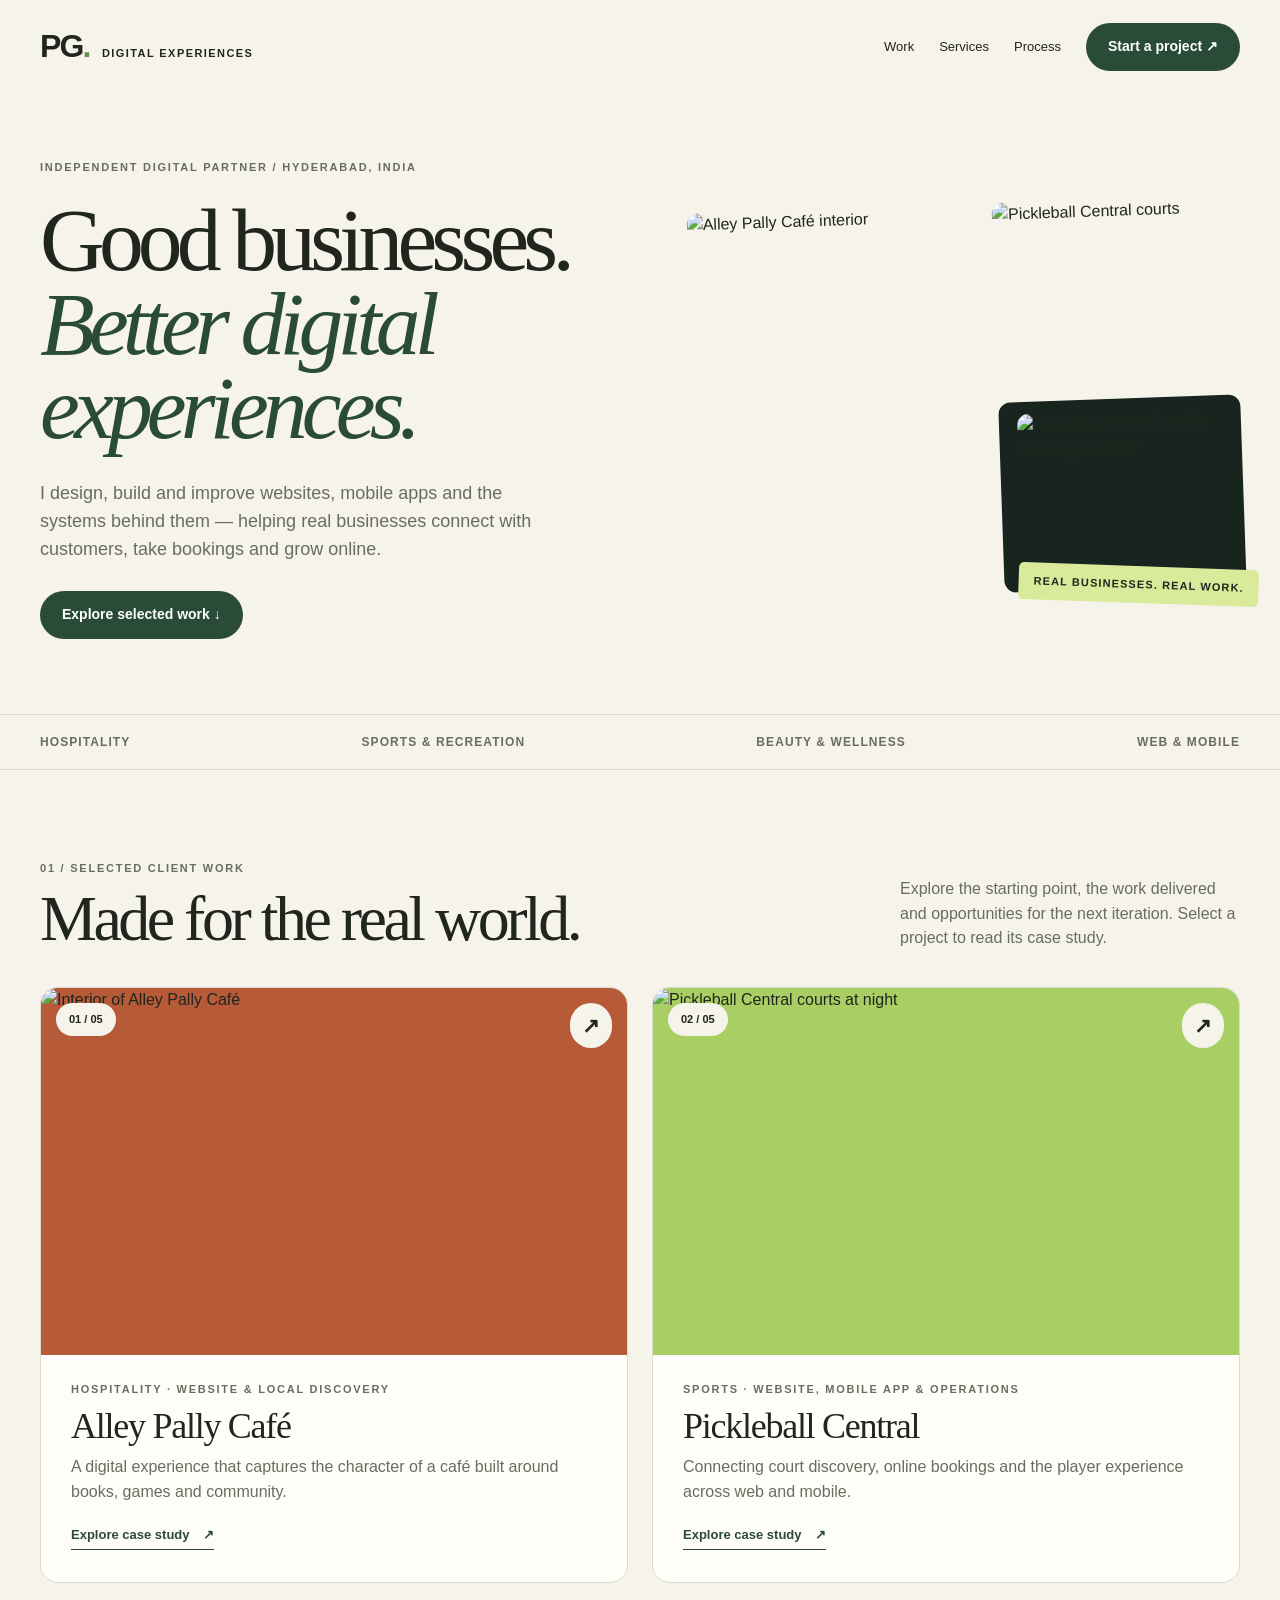
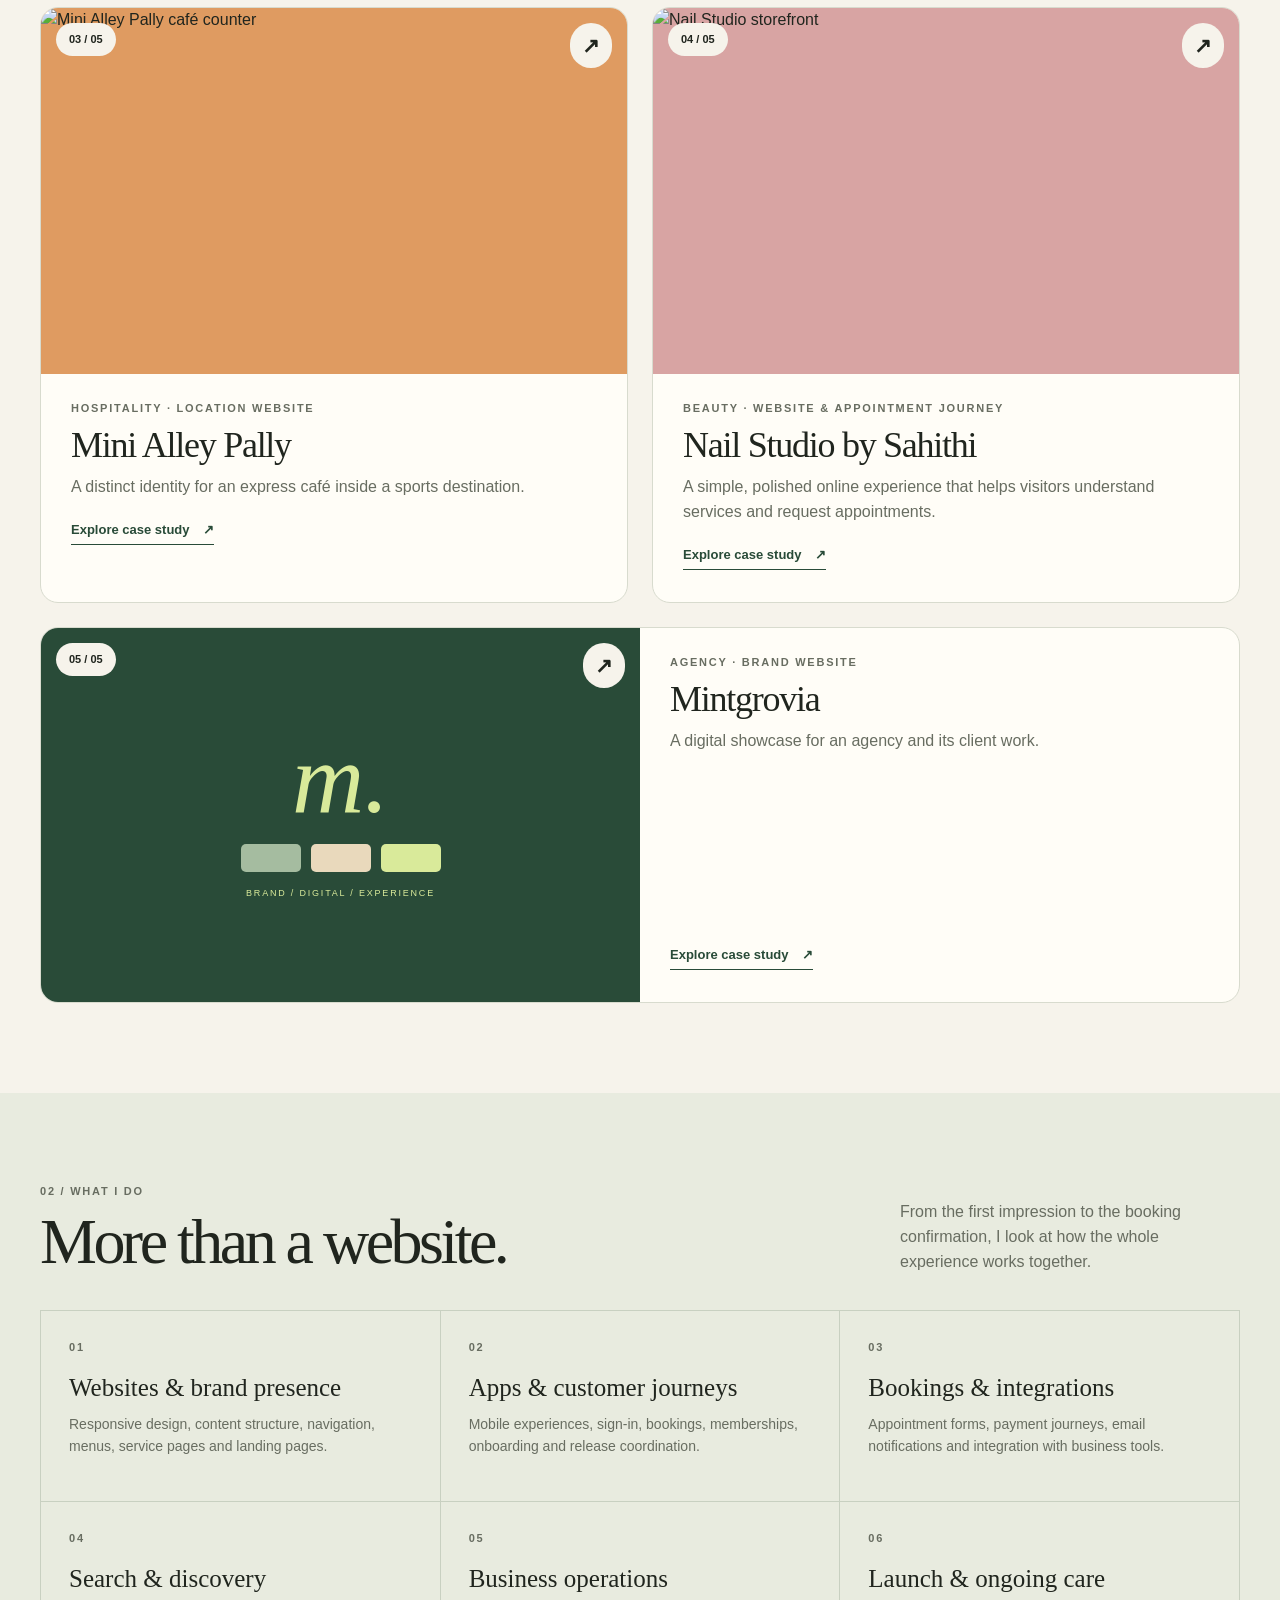
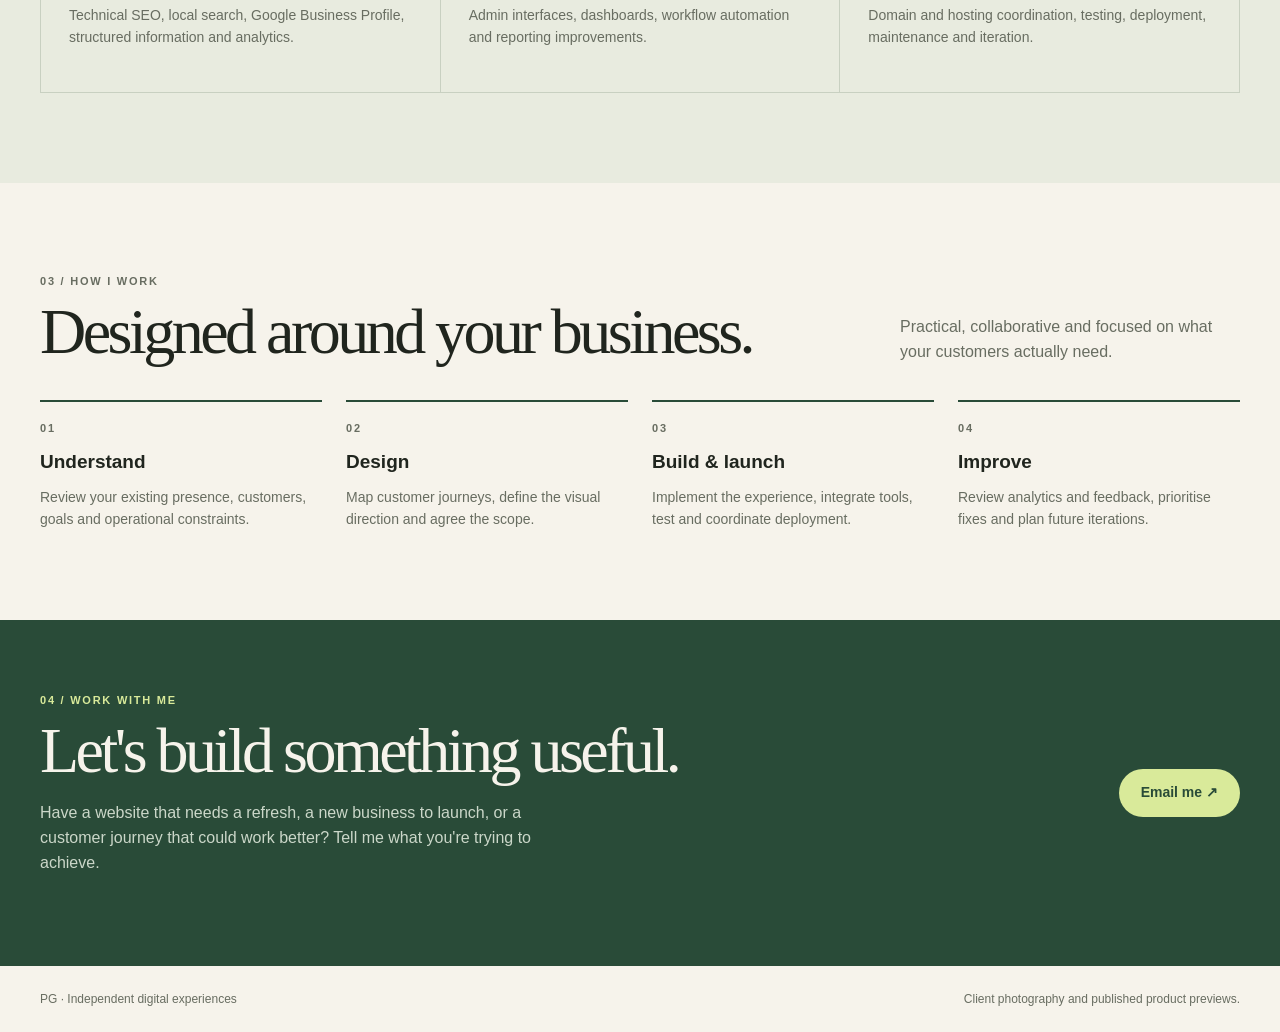
==== freelance/index.html @ 9249d070 "Create standalone client-facing freelance portfolio with interactive case studies" ====
<!doctype html><html lang="en"><head><meta charset="utf-8"><meta name="viewport" content="width=device-width,initial-scale=1"><meta name="description" content="PG — freelance digital experiences for hospitality, sports and local businesses. Websites, apps, bookings and ongoing digital support."><title>PG / Digital experiences for real businesses</title><style>
:root{--paper:#f6f3eb;--ink:#20251e;--muted:#686d61;--line:#d8dbce;--green:#294b38;--accent:#d9ea9a}*{box-sizing:border-box}html{scroll-behavior:smooth}body{margin:0;background:var(--paper);color:var(--ink);font-family:Arial,Helvetica,sans-serif;line-height:1.55}a{color:inherit;text-decoration:none}button{font:inherit;color:inherit;cursor:pointer}img{display:block;width:100%}.wrap{width:min(1200px,calc(100% - 80px));margin:auto}.nav{display:flex;align-items:center;justify-content:space-between;padding:22px 0;gap:20px}.brand{font-weight:800;letter-spacing:-.06em;font-size:32px}.brand small{font-size:11px;letter-spacing:.13em;font-weight:600;margin-left:8px}.navlinks{display:flex;align-items:center;gap:25px;font-size:13px}.navlinks a:hover,.case-link:hover{text-decoration:underline}.primary{display:inline-flex;align-items:center;justify-content:center;border-radius:100px;background:var(--green);color:white;padding:13px 22px;font-weight:600;font-size:14px;border:0}.hero{padding:65px 0 75px}.hero-grid{display:grid;grid-template-columns:1.05fr .95fr;gap:48px;align-items:center}.kicker{font-size:11px;text-transform:uppercase;letter-spacing:.16em;font-weight:700;color:var(--muted)}h1,h2,h3,p{margin:0}h1{font-family:Georgia,serif;font-weight:400;font-size:clamp(56px,7vw,108px);letter-spacing:-.065em;line-height:.94;margin:22px 0 30px}h1 em{color:var(--green);font-weight:400}.intro{font-size:18px;max-width:520px;color:var(--muted);margin-bottom:27px}.hero-art{display:grid;grid-template-columns:1.1fr .9fr;grid-template-rows:190px 190px;gap:10px;transform:rotate(-2deg);position:relative}.hero-art img{height:100%;object-fit:cover;border-radius:12px}.hero-art .tall{grid-row:span 2}.hero-art .hero-app{background:#17251e;border-radius:12px;overflow:hidden;display:flex;justify-content:center;padding:12px 18px 0}.hero-app img{width:auto;max-width:100%;height:auto;object-fit:contain;object-position:top}.hero-note{position:absolute;bottom:-15px;right:-12px;background:var(--accent);padding:10px 15px;border-radius:5px;font-size:11px;letter-spacing:.1em;font-weight:700;transform:rotate(4deg)}.strip{border-block:1px solid var(--line);padding:18px 0}.strip .wrap{display:flex;justify-content:space-between;gap:20px;flex-wrap:wrap;font-size:12px;font-weight:600;letter-spacing:.09em;text-transform:uppercase;color:var(--muted)}.section{padding:90px 0}.section-heading{display:flex;justify-content:space-between;align-items:end;gap:35px;margin-bottom:36px}.section-heading h2,.contact h2{font:400 clamp(40px,5vw,72px)/1 Georgia,serif;letter-spacing:-.055em;margin-top:10px}.section-heading p{max-width:340px;color:var(--muted)}.projects{display:grid;grid-template-columns:repeat(2,minmax(0,1fr));gap:24px}.project{background:#fffdf7;border:1px solid var(--line);border-radius:18px;overflow:hidden}.project:last-child{grid-column:span 2;display:grid;grid-template-columns:1fr 1fr}.cover{width:100%;border:0;display:block;position:relative;background:var(--project);padding:0;aspect-ratio:16/10;overflow:hidden;text-align:left}.cover img{height:100%;object-fit:cover;transition:transform .6s}.cover:hover img{transform:scale(1.04)}.cover-index,.cover-arrow{position:absolute;background:var(--paper);border-radius:100px;padding:8px 13px;top:15px;left:15px;font-size:11px;font-weight:700}.cover-arrow{left:auto;right:15px;font-size:21px;line-height:1;padding:12px}.project-copy{padding:26px 30px 32px;display:flex;flex-direction:column;align-items:start}.project-copy h3{font:400 36px/1.05 Georgia,serif;letter-spacing:-.035em;margin:10px 0}.project-copy p{color:var(--muted);margin-bottom:20px}.case-link{background:none;border:0;border-bottom:1px solid currentColor;padding:0 0 4px;font-size:13px;font-weight:700;color:var(--green);margin-top:auto}.case-link span{margin-left:10px}.agency-art{height:100%;min-height:230px;background:#294b38;color:#d9ea9a;padding:10%;display:flex;flex-direction:column;justify-content:center;align-items:center}.agency-art span{font:italic 100px/1 Georgia,serif}.agency-art div{display:flex;gap:10px;margin:15px 0}.agency-art i{width:60px;height:28px;background:#a5bca0;border-radius:5px}.agency-art i:nth-child(2){background:#e9d9bc}.agency-art i:nth-child(3){background:#d9ea9a}.agency-art small{font-size:9px;letter-spacing:.2em}.services{background:#e8ebdf}.service-grid{display:grid;grid-template-columns:repeat(3,1fr);gap:1px;background:#c8d0c1;border:1px solid #c8d0c1}.service{background:#e8ebdf;padding:28px;min-height:190px}.service h3{font:400 25px/1.1 Georgia,serif;margin:18px 0 12px}.service p{color:var(--muted);font-size:14px}.process{display:grid;grid-template-columns:repeat(4,1fr);gap:24px}.step{border-top:2px solid var(--green);padding-top:18px}.step h3{font-size:19px;margin:10px 0}.step p{font-size:14px;color:var(--muted)}.contact{background:var(--green);color:var(--paper);padding:72px 0}.contact .kicker{color:#d9ea9a}.contact .wrap{display:flex;justify-content:space-between;align-items:center;gap:30px}.contact p{color:#cbd7c9;margin:18px 0;max-width:540px}.contact .primary{background:var(--accent);color:var(--green)}footer{padding:24px 0;font-size:12px;color:var(--muted)}footer .wrap{display:flex;justify-content:space-between;gap:15px}dialog{border:0;padding:0;background:var(--paper);color:var(--ink);width:min(900px,calc(100% - 30px));max-height:92dvh;border-radius:18px;overflow:auto}dialog::backdrop{background:#121b17bb;backdrop-filter:blur(5px)}.dialog-bar{position:sticky;top:0;background:var(--paper);z-index:2;display:flex;justify-content:space-between;align-items:center;padding:12px 24px;border-bottom:1px solid var(--line);font-size:12px;font-weight:700;letter-spacing:.1em}.close{width:42px;height:42px;border:1px solid var(--line);border-radius:50%;background:transparent;font-size:28px;line-height:1}.dialog-photo{height:280px;background:var(--project)}.dialog-photo img{height:100%;object-fit:cover}.dialog-body{padding:36px 42px 45px}.dialog-body h2{font:400 clamp(36px,6vw,60px)/1 Georgia,serif;letter-spacing:-.045em;margin:12px 0}.lead{font-size:19px;color:var(--muted)}.comparison{display:grid;grid-template-columns:1fr 1fr;gap:14px;margin:30px 0}.comparison section,.next{background:#e7e9df;padding:24px;border-radius:12px}.comparison section:first-child{background:#eee5d9}.dialog-body h3{font:400 28px/1.1 Georgia,serif;margin:10px 0 12px}.comparison p,.next p{font-size:15px}.deliverables{padding-left:20px;line-height:1.9;margin:14px 0 26px}.next{margin:24px 0}.app-showcase{background:#17251e;color:#f3f5e9;padding:24px;border-radius:15px;display:grid;grid-template-columns:1fr 1fr;gap:20px;align-items:center}.app-showcase .kicker,.app-showcase .case-link{color:#d9ea9a}.app-showcase p{font-size:14px;margin-bottom:15px}.phones{display:flex;gap:10px;align-items:start}.phones img{width:calc(50% - 5px);border-radius:12px}button:focus-visible,a:focus-visible{outline:3px solid #a8a43d;outline-offset:4px}@media(max-width:800px){.wrap{width:calc(100% - 36px)}.navlinks{gap:12px}.brand small{display:none}.navlinks>a:not(.primary){display:none}.hero{padding:35px 0 55px}.hero-grid{grid-template-columns:1fr;gap:30px}.hero-art{grid-template-rows:140px 140px;transform:none}.hero-note{right:0}.section{padding:60px 0}.section-heading{display:block}.section-heading p{margin-top:15px}.projects,.service-grid,.process{grid-template-columns:1fr 1fr}.project:last-child{grid-column:span 2}.project-copy{padding:20px}.project-copy h3{font-size:28px}.contact .wrap{display:block}.dialog-body{padding:24px}.dialog-photo{height:210px}}@media(max-width:520px){.projects,.service-grid,.process,.comparison,.app-showcase{grid-template-columns:1fr}.project:last-child{grid-column:auto;display:block}.section-heading h2{font-size:46px}.strip .wrap{font-size:10px}.hero-art{grid-template-rows:120px 120px}.dialog-body{padding:20px}.contact .wrap{display:block}.service{min-height:auto}.dialog-photo{height:190px}}@media(prefers-reduced-motion:reduce){html{scroll-behavior:auto}*{transition:none!important}}
</style></head><body><header class="wrap nav"><a class="brand" href="#">PG<span style="color:#668c55">.</span><small> DIGITAL EXPERIENCES</small></a><nav class="navlinks" aria-label="Main"><a href="#work">Work</a><a href="#services">Services</a><a href="#process">Process</a><a class="primary" href="#contact">Start a project ↗</a></nav></header><main><section class="hero wrap"><div class="hero-grid"><div><div class="kicker">Independent digital partner / Hyderabad, India</div><h1>Good businesses.<br><em>Better digital experiences.</em></h1><p class="intro">I design, build and improve websites, mobile apps and the systems behind them — helping real businesses connect with customers, take bookings and grow online.</p><a class="primary" href="#work">Explore selected work ↓</a></div><div class="hero-art"><img class="tall" src="https://alleypallycafe.com/_next/image?q=75&amp;url=%2Fimages%2Fgallery%2F1.jpg&amp;w=3840" alt="Alley Pally Café interior"><img src="https://pub-783933c6be664cf8a64a598c8291db1d.r2.dev/images/photos/facility-wide.jpg" alt="Pickleball Central courts"><div class="hero-app"><img src="https://pub-783933c6be664cf8a64a598c8291db1d.r2.dev/images/app/book.png" alt="Pickleball Central mobile booking interface"></div><span class="hero-note">REAL BUSINESSES. REAL WORK.</span></div></div></section><div class="strip"><div class="wrap"><span>Hospitality</span><span>Sports & recreation</span><span>Beauty & wellness</span><span>Web & mobile</span></div></div><section id="work" class="section wrap"><div class="section-heading"><div><div class="kicker">01 / Selected client work</div><h2>Made for the real world.</h2></div><p>Explore the starting point, the work delivered and opportunities for the next iteration. Select a project to read its case study.</p></div><div class="projects"><article class="project featured" style="--project:#b65a37" id="project-0"><button class="cover" data-open="0" aria-label="Explore Alley Pally Café case study"><img src="https://alleypallycafe.com/_next/image?q=75&amp;url=%2Fimages%2Fgallery%2F1.jpg&amp;w=3840" alt="Interior of Alley Pally Café" loading="lazy" decoding="async"><span class="cover-index">01 / 05</span><span class="cover-arrow">↗</span></button><div class="project-copy"><div class="kicker">Hospitality · Website &amp; local discovery</div><h3>Alley Pally Café</h3><p>A digital experience that captures the character of a café built around books, games and community.</p><button class="case-link" data-open="0">Explore case study <span>↗</span></button></div></article><article class="project " style="--project:#a9cf64" id="project-1"><button class="cover" data-open="1" aria-label="Explore Pickleball Central case study"><img src="https://pub-783933c6be664cf8a64a598c8291db1d.r2.dev/images/photos/facility-wide.jpg" alt="Pickleball Central courts at night" loading="lazy" decoding="async"><span class="cover-index">02 / 05</span><span class="cover-arrow">↗</span></button><div class="project-copy"><div class="kicker">Sports · Website, mobile app &amp; operations</div><h3>Pickleball Central</h3><p>Connecting court discovery, online bookings and the player experience across web and mobile.</p><button class="case-link" data-open="1">Explore case study <span>↗</span></button></div></article><article class="project " style="--project:#df9b61" id="project-2"><button class="cover" data-open="2" aria-label="Explore Mini Alley Pally case study"><img src="https://pub-783933c6be664cf8a64a598c8291db1d.r2.dev/images/photos/mini-alley-pally.jpg" alt="Mini Alley Pally café counter" loading="lazy" decoding="async"><span class="cover-index">03 / 05</span><span class="cover-arrow">↗</span></button><div class="project-copy"><div class="kicker">Hospitality · Location website</div><h3>Mini Alley Pally</h3><p>A distinct identity for an express café inside a sports destination.</p><button class="case-link" data-open="2">Explore case study <span>↗</span></button></div></article><article class="project " style="--project:#d8a4a3" id="project-3"><button class="cover" data-open="3" aria-label="Explore Nail Studio by Sahithi case study"><img src="https://pub-783933c6be664cf8a64a598c8291db1d.r2.dev/images/photos/nail-studio.jpg" alt="Nail Studio storefront" loading="lazy" decoding="async"><span class="cover-index">04 / 05</span><span class="cover-arrow">↗</span></button><div class="project-copy"><div class="kicker">Beauty · Website &amp; appointment journey</div><h3>Nail Studio by Sahithi</h3><p>A simple, polished online experience that helps visitors understand services and request appointments.</p><button class="case-link" data-open="3">Explore case study <span>↗</span></button></div></article><article class="project " style="--project:#91bba3" id="project-4"><button class="cover" data-open="4" aria-label="Explore Mintgrovia case study"><div class="agency-art" role="img" aria-label="Abstract brand website illustration"><span>m.</span><div><i></i><i></i><i></i></div><small>BRAND / DIGITAL / EXPERIENCE</small></div><span class="cover-index">05 / 05</span><span class="cover-arrow">↗</span></button><div class="project-copy"><div class="kicker">Agency · Brand website</div><h3>Mintgrovia</h3><p>A digital showcase for an agency and its client work.</p><button class="case-link" data-open="4">Explore case study <span>↗</span></button></div></article></div></section><section id="services" class="section services"><div class="wrap"><div class="section-heading"><div><div class="kicker">02 / What I do</div><h2>More than a website.</h2></div><p>From the first impression to the booking confirmation, I look at how the whole experience works together.</p></div><div class="service-grid"><article class="service"><div class="kicker">01</div><h3>Websites & brand presence</h3><p>Responsive design, content structure, navigation, menus, service pages and landing pages.</p></article><article class="service"><div class="kicker">02</div><h3>Apps & customer journeys</h3><p>Mobile experiences, sign-in, bookings, memberships, onboarding and release coordination.</p></article><article class="service"><div class="kicker">03</div><h3>Bookings & integrations</h3><p>Appointment forms, payment journeys, email notifications and integration with business tools.</p></article><article class="service"><div class="kicker">04</div><h3>Search & discovery</h3><p>Technical SEO, local search, Google Business Profile, structured information and analytics.</p></article><article class="service"><div class="kicker">05</div><h3>Business operations</h3><p>Admin interfaces, dashboards, workflow automation and reporting improvements.</p></article><article class="service"><div class="kicker">06</div><h3>Launch & ongoing care</h3><p>Domain and hosting coordination, testing, deployment, maintenance and iteration.</p></article></div></div></section><section id="process" class="section wrap"><div class="section-heading"><div><div class="kicker">03 / How I work</div><h2>Designed around your business.</h2></div><p>Practical, collaborative and focused on what your customers actually need.</p></div><div class="process"><article class="step"><div class="kicker">01</div><h3>Understand</h3><p>Review your existing presence, customers, goals and operational constraints.</p></article><article class="step"><div class="kicker">02</div><h3>Design</h3><p>Map customer journeys, define the visual direction and agree the scope.</p></article><article class="step"><div class="kicker">03</div><h3>Build & launch</h3><p>Implement the experience, integrate tools, test and coordinate deployment.</p></article><article class="step"><div class="kicker">04</div><h3>Improve</h3><p>Review analytics and feedback, prioritise fixes and plan future iterations.</p></article></div></section><section id="contact" class="contact"><div class="wrap"><div><div class="kicker">04 / Work with me</div><h2>Let's build something useful.</h2><p>Have a website that needs a refresh, a new business to launch, or a customer journey that could work better? Tell me what you're trying to achieve.</p></div><a class="primary" href="mailto:kupavanganesh@gmail.com?subject=Freelance%20project%20enquiry">Email me ↗</a></div></section></main><footer><div class="wrap"><span>PG · Independent digital experiences</span><span>Client photography and published product previews.</span></div></footer><dialog id="case-0" aria-labelledby="case-title-0"><div class="dialog-shell"><div class="dialog-bar"><span>CASE STUDY / 01</span><button class="close" aria-label="Close case study">×</button></div><div class="dialog-photo" style="--project:#b65a37"><img src="https://alleypallycafe.com/_next/image?q=75&amp;url=%2Fimages%2Fgallery%2F1.jpg&amp;w=3840" alt="Interior of Alley Pally Café" loading="lazy" decoding="async"></div><div class="dialog-body"><div class="kicker">Hospitality · Website &amp; local discovery</div><h2 id="case-title-0">Alley Pally Café</h2><p class="lead">A digital experience that captures the character of a café built around books, games and community.</p><div class="comparison"><section><div class="kicker">01 / Starting point</div><h3>Before</h3><p>An existing digital presence that needed a clearer way to communicate distinct spaces, menus, events and the café experience.</p></section><section><div class="kicker">02 / Delivered direction</div><h3>After</h3><p>A location-led website with dedicated experience pages, menu navigation, event discovery and a searchable library.</p></section></div><h3>What I take care of</h3><ul class="deliverables"><li>Responsive website design and development</li><li>Menu, gallery, event and library experiences</li><li>Technical SEO, sitemap and metadata</li><li>Google Business Profile and local advertising support</li></ul><section class="next"><div class="kicker">03 / Future opportunities</div><h3>What can improve next</h3><p>Measure menu engagement, directions clicks and event enquiries; improve pages using real visitor behaviour.</p></section><a class="primary" href="https://alleypallycafe.com/nallagandla" target="_blank" rel="noopener">Visit project website ↗</a></div></div></dialog><dialog id="case-1" aria-labelledby="case-title-1"><div class="dialog-shell"><div class="dialog-bar"><span>CASE STUDY / 02</span><button class="close" aria-label="Close case study">×</button></div><div class="dialog-photo" style="--project:#a9cf64"><img src="https://pub-783933c6be664cf8a64a598c8291db1d.r2.dev/images/photos/facility-wide.jpg" alt="Pickleball Central courts at night" loading="lazy" decoding="async"></div><div class="dialog-body"><div class="kicker">Sports · Website, mobile app &amp; operations</div><h2 id="case-title-1">Pickleball Central</h2><p class="lead">Connecting court discovery, online bookings and the player experience across web and mobile.</p><div class="comparison"><section><div class="kicker">01 / Starting point</div><h3>Before</h3><p>An existing booking platform and mobile product requiring improvements to discovery, booking UX and operational workflows.</p></section><section><div class="kicker">02 / Delivered direction</div><h3>After</h3><p>A live marketing website with web court booking, tournaments, coaching and memberships, alongside ongoing improvements to the existing mobile app and admin tools.</p></section></div><h3>What I take care of</h3><ul class="deliverables"><li>Website and booking journey development</li><li>iOS and Android app UX and release support</li><li>Payment integration and verification improvements</li><li>Analytics and administrative workflow improvements</li></ul><div class="app-showcase"><div><div class="kicker">MOBILE EXPERIENCE</div><h3>From discovery to booking.</h3><p>Published app screenshots show the existing product; the next design iteration is ongoing.</p><a class="case-link" href="https://pickleball-central.co.in/download" target="_blank" rel="noopener">Explore the app ↗</a></div><div class="phones"><img loading="lazy" src="https://pub-783933c6be664cf8a64a598c8291db1d.r2.dev/images/app/home.png" alt="Published app home screen"><img loading="lazy" src="https://pub-783933c6be664cf8a64a598c8291db1d.r2.dev/images/app/book.png" alt="Published app court booking screen"></div></div><section class="next"><div class="kicker">03 / Future opportunities</div><h3>What can improve next</h3><p>Continue mobile redesign and test booking, membership usage, payment reconciliation and customer retention.</p></section><a class="primary" href="https://pickleball-central.co.in" target="_blank" rel="noopener">Visit project website ↗</a></div></div></dialog><dialog id="case-2" aria-labelledby="case-title-2"><div class="dialog-shell"><div class="dialog-bar"><span>CASE STUDY / 03</span><button class="close" aria-label="Close case study">×</button></div><div class="dialog-photo" style="--project:#df9b61"><img src="https://pub-783933c6be664cf8a64a598c8291db1d.r2.dev/images/photos/mini-alley-pally.jpg" alt="Mini Alley Pally café counter" loading="lazy" decoding="async"></div><div class="dialog-body"><div class="kicker">Hospitality · Location website</div><h2 id="case-title-2">Mini Alley Pally</h2><p class="lead">A distinct identity for an express café inside a sports destination.</p><div class="comparison"><section><div class="kicker">01 / Starting point</div><h3>Before</h3><p>A second venue needed to be distinguished from the full-size café, with its own menu, hours and visitor expectations.</p></section><section><div class="kicker">02 / Delivered direction</div><h3>After</h3><p>A dedicated location page with a separate menu, visiting information and links to the neighbouring sports and beauty businesses.</p></section></div><h3>What I take care of</h3><ul class="deliverables"><li>Location-specific page and menu</li><li>Mobile-first visitor information</li><li>Cross-business discovery</li><li>Local search metadata and navigation</li></ul><section class="next"><div class="kicker">03 / Future opportunities</div><h3>What can improve next</h3><p>Track menu opens and directions clicks, and explore location-specific campaigns.</p></section><a class="primary" href="https://alleypallycafe.com/mini" target="_blank" rel="noopener">Visit project website ↗</a></div></div></dialog><dialog id="case-3" aria-labelledby="case-title-3"><div class="dialog-shell"><div class="dialog-bar"><span>CASE STUDY / 04</span><button class="close" aria-label="Close case study">×</button></div><div class="dialog-photo" style="--project:#d8a4a3"><img src="https://pub-783933c6be664cf8a64a598c8291db1d.r2.dev/images/photos/nail-studio.jpg" alt="Nail Studio storefront" loading="lazy" decoding="async"></div><div class="dialog-body"><div class="kicker">Beauty · Website &amp; appointment journey</div><h2 id="case-title-3">Nail Studio by Sahithi</h2><p class="lead">A simple, polished online experience that helps visitors understand services and request appointments.</p><div class="comparison"><section><div class="kicker">01 / Starting point</div><h3>Before</h3><p>The project needed a customer-facing service catalogue and a straightforward route from browsing to requesting an appointment.</p></section><section><div class="kicker">02 / Delivered direction</div><h3>After</h3><p>A mobile-first website with service details, prices, direct contact and an embedded booking form.</p></section></div><h3>What I take care of</h3><ul class="deliverables"><li>Website design and responsive development</li><li>Service catalogue and pricing presentation</li><li>Booking form integration</li><li>Call and WhatsApp contact paths</li></ul><section class="next"><div class="kicker">03 / Future opportunities</div><h3>What can improve next</h3><p>Improve appointment conversion measurement, confirmations and scheduling automation.</p></section><a class="primary" href="https://nailsbysahithi.com/" target="_blank" rel="noopener">Visit project website ↗</a></div></div></dialog><dialog id="case-4" aria-labelledby="case-title-4"><div class="dialog-shell"><div class="dialog-bar"><span>CASE STUDY / 05</span><button class="close" aria-label="Close case study">×</button></div><div class="dialog-photo" style="--project:#91bba3"><div class="agency-art" role="img" aria-label="Abstract brand website illustration"><span>m.</span><div><i></i><i></i><i></i></div><small>BRAND / DIGITAL / EXPERIENCE</small></div></div><div class="dialog-body"><div class="kicker">Agency · Brand website</div><h2 id="case-title-4">Mintgrovia</h2><p class="lead">A digital showcase for an agency and its client work.</p><div class="comparison"><section><div class="kicker">01 / Starting point</div><h3>Before</h3><p>A brief for a cohesive agency website that could showcase a varied portfolio.</p></section><section><div class="kicker">02 / Delivered direction</div><h3>After</h3><p>Website design and development with a brand-led visual direction and a focus on presenting client work.</p></section></div><h3>What I take care of</h3><ul class="deliverables"><li>Visual direction and website design</li><li>Responsive layouts and project presentation</li><li>Domain and digital presence coordination</li></ul><section class="next"><div class="kicker">03 / Future opportunities</div><h3>What can improve next</h3><p>Develop richer case studies and improve the inquiry journey as the agency's content evolves.</p></section><a class="primary" href="https://mintgrovia.in" target="_blank" rel="noopener">Visit project website ↗</a></div></div></dialog><script>document.querySelectorAll('[data-open]').forEach(b=>b.addEventListener('click',()=>{const d=document.getElementById('case-'+b.dataset.open);d.showModal();document.body.style.overflow='hidden';d.scrollTop=0;}));document.querySelectorAll('dialog').forEach(d=>{d.querySelector('.close').addEventListener('click',()=>d.close());d.addEventListener('click',e=>{if(e.target===d)d.close()});d.addEventListener('close',()=>{document.body.style.overflow='';});});</script></body></html>
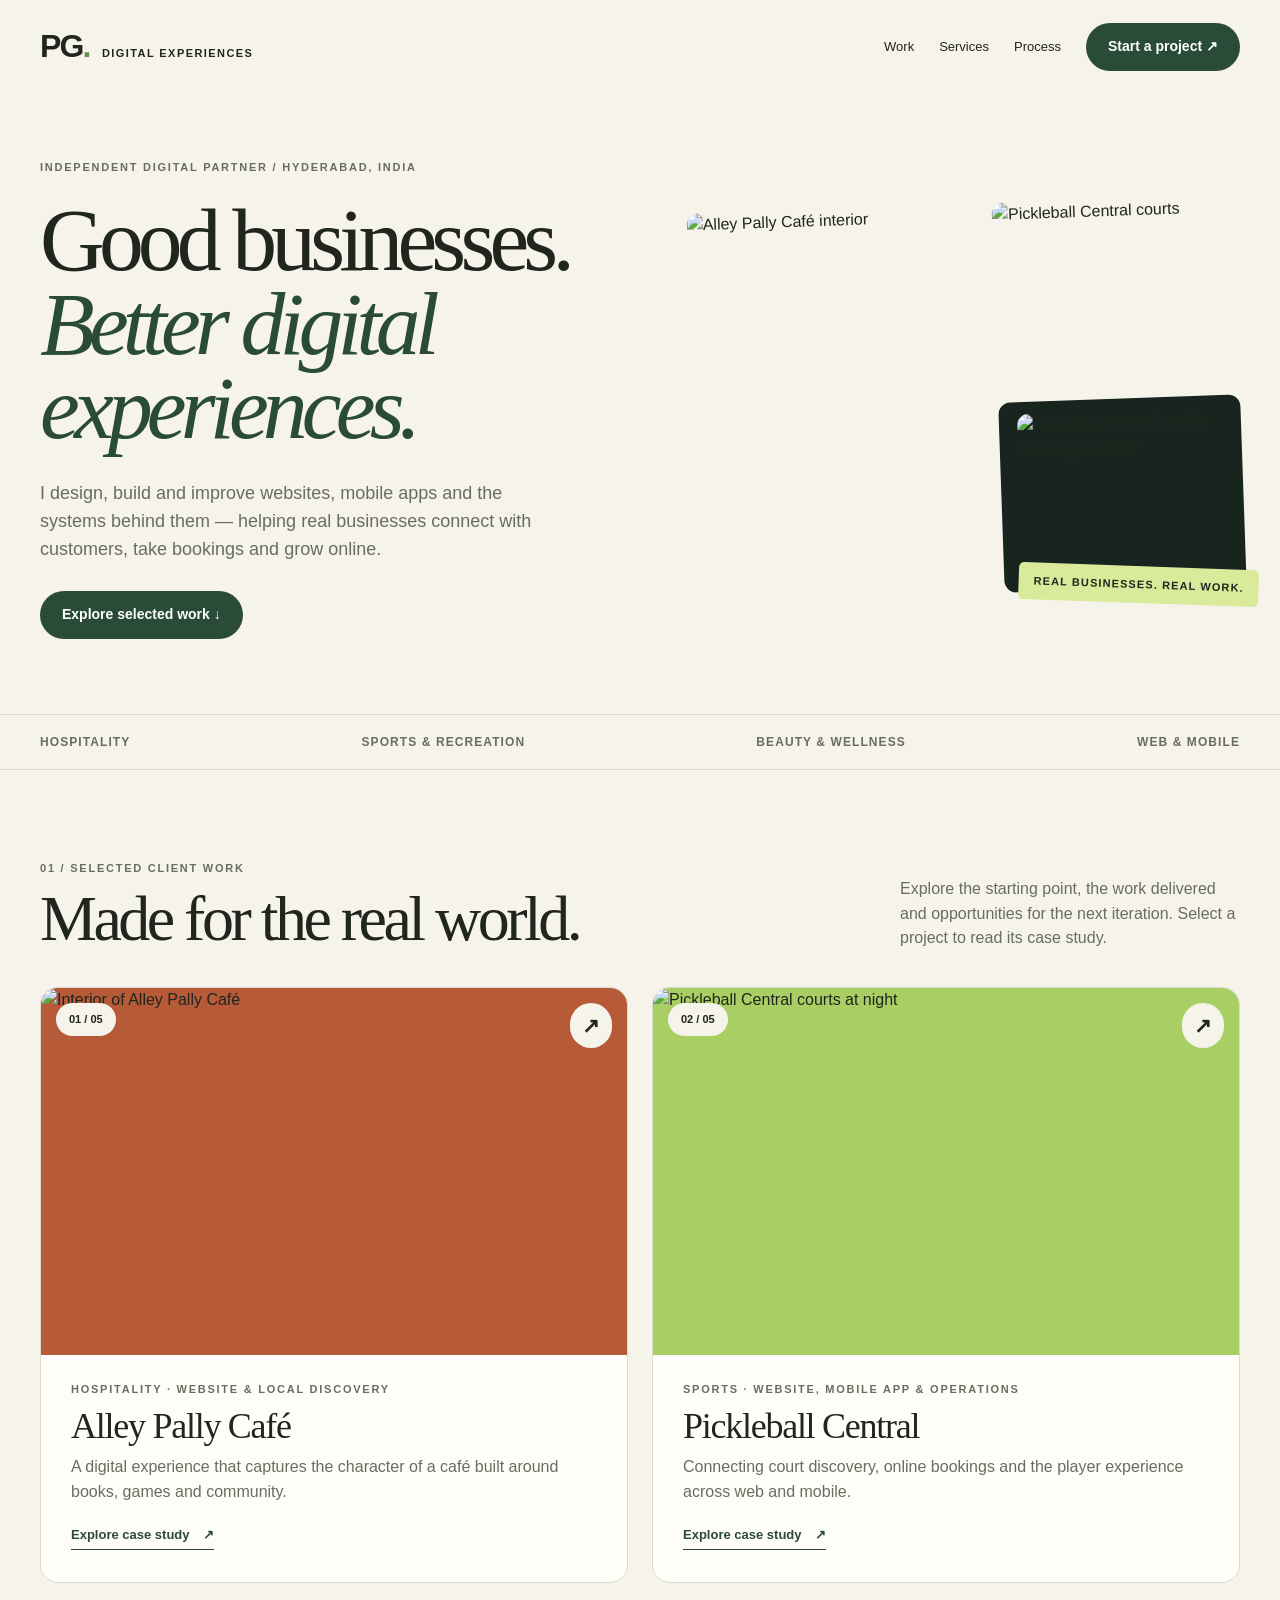
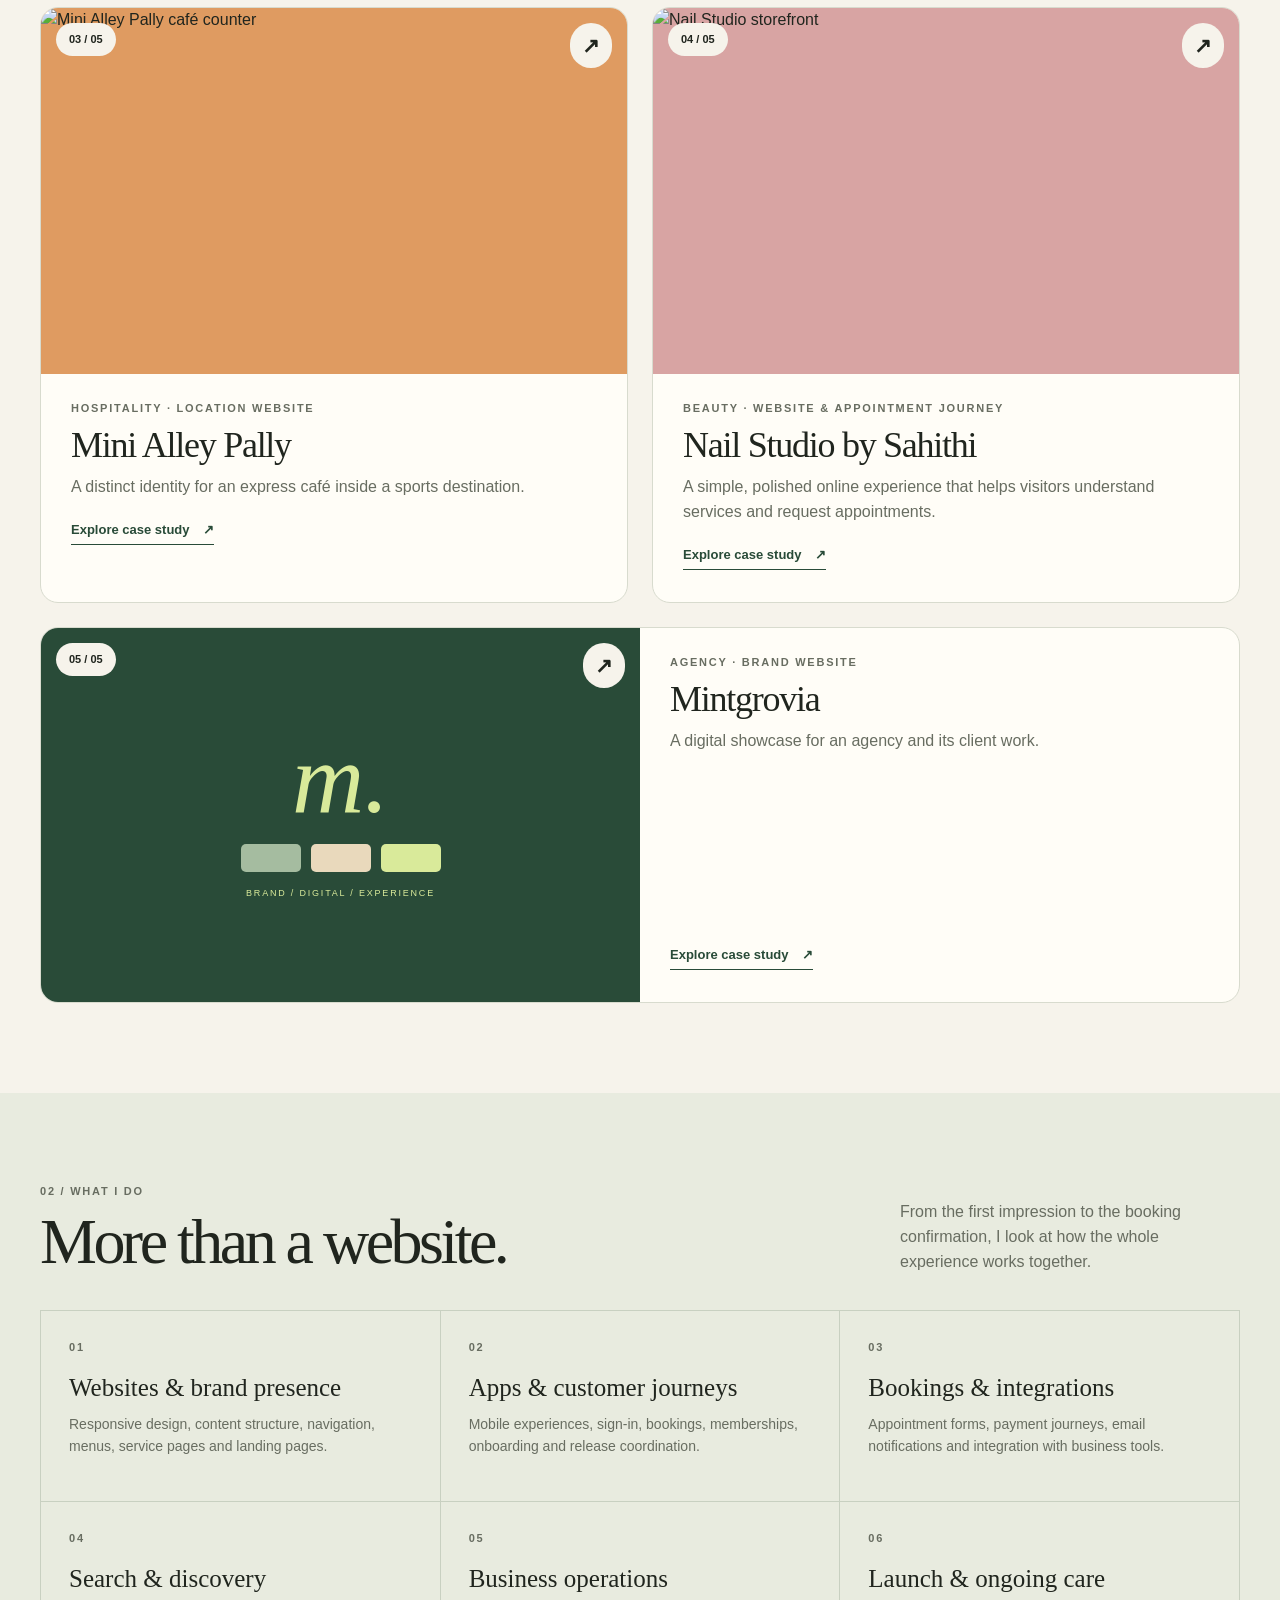
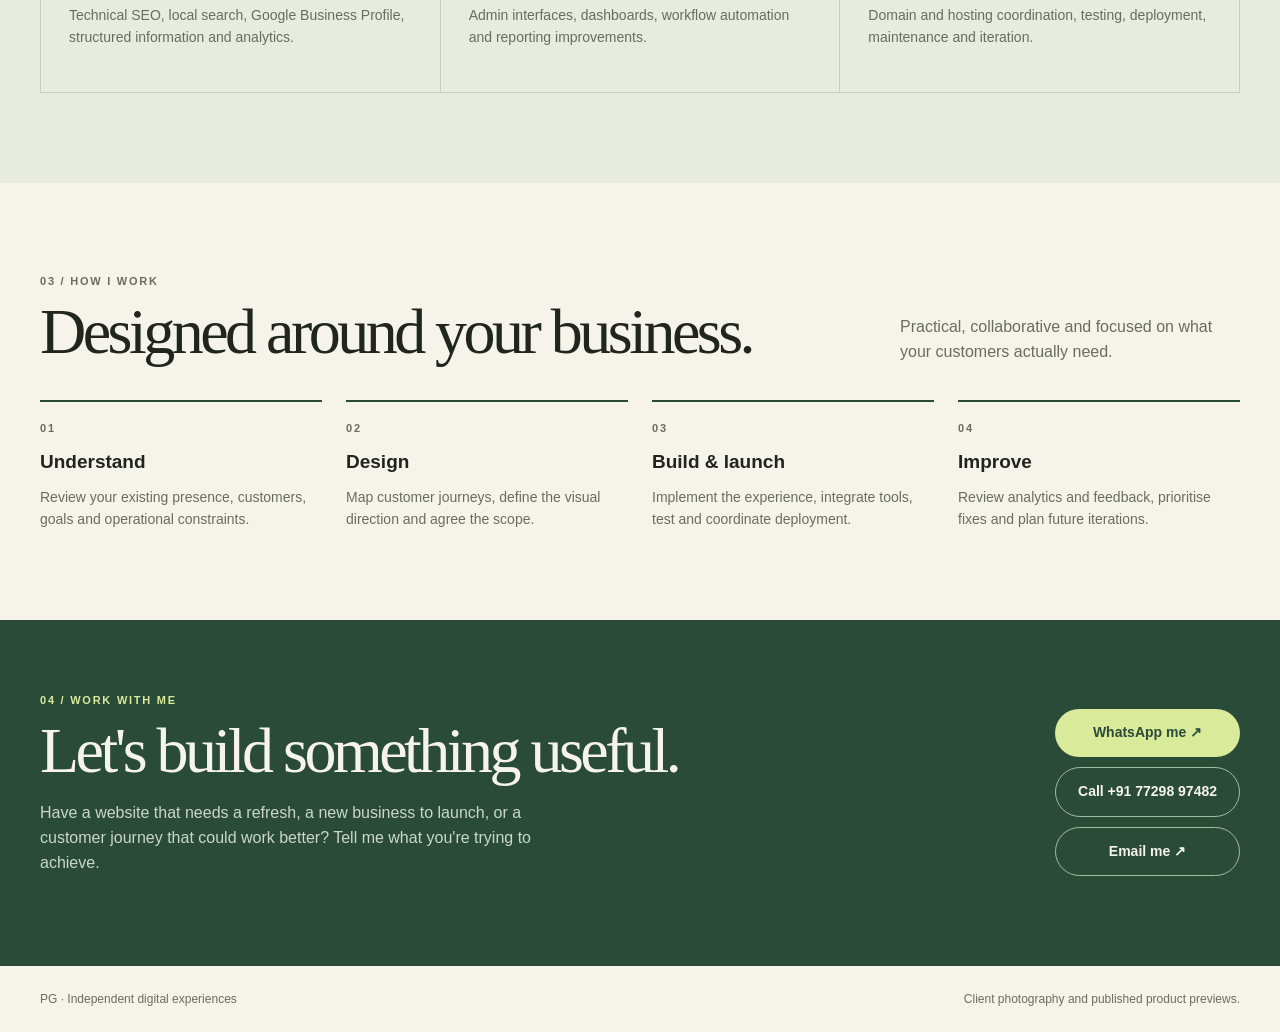
==== commit 6532cf40: "Add business phone and WhatsApp contact options" ====
--- a/freelance/index.html
+++ b/freelance/index.html
@@ -1,3 +1,3 @@
 <!doctype html><html lang="en"><head><meta charset="utf-8"><meta name="viewport" content="width=device-width,initial-scale=1"><meta name="description" content="PG — freelance digital experiences for hospitality, sports and local businesses. Websites, apps, bookings and ongoing digital support."><title>PG / Digital experiences for real businesses</title><style>
 :root{--paper:#f6f3eb;--ink:#20251e;--muted:#686d61;--line:#d8dbce;--green:#294b38;--accent:#d9ea9a}*{box-sizing:border-box}html{scroll-behavior:smooth}body{margin:0;background:var(--paper);color:var(--ink);font-family:Arial,Helvetica,sans-serif;line-height:1.55}a{color:inherit;text-decoration:none}button{font:inherit;color:inherit;cursor:pointer}img{display:block;width:100%}.wrap{width:min(1200px,calc(100% - 80px));margin:auto}.nav{display:flex;align-items:center;justify-content:space-between;padding:22px 0;gap:20px}.brand{font-weight:800;letter-spacing:-.06em;font-size:32px}.brand small{font-size:11px;letter-spacing:.13em;font-weight:600;margin-left:8px}.navlinks{display:flex;align-items:center;gap:25px;font-size:13px}.navlinks a:hover,.case-link:hover{text-decoration:underline}.primary{display:inline-flex;align-items:center;justify-content:center;border-radius:100px;background:var(--green);color:white;padding:13px 22px;font-weight:600;font-size:14px;border:0}.hero{padding:65px 0 75px}.hero-grid{display:grid;grid-template-columns:1.05fr .95fr;gap:48px;align-items:center}.kicker{font-size:11px;text-transform:uppercase;letter-spacing:.16em;font-weight:700;color:var(--muted)}h1,h2,h3,p{margin:0}h1{font-family:Georgia,serif;font-weight:400;font-size:clamp(56px,7vw,108px);letter-spacing:-.065em;line-height:.94;margin:22px 0 30px}h1 em{color:var(--green);font-weight:400}.intro{font-size:18px;max-width:520px;color:var(--muted);margin-bottom:27px}.hero-art{display:grid;grid-template-columns:1.1fr .9fr;grid-template-rows:190px 190px;gap:10px;transform:rotate(-2deg);position:relative}.hero-art img{height:100%;object-fit:cover;border-radius:12px}.hero-art .tall{grid-row:span 2}.hero-art .hero-app{background:#17251e;border-radius:12px;overflow:hidden;display:flex;justify-content:center;padding:12px 18px 0}.hero-app img{width:auto;max-width:100%;height:auto;object-fit:contain;object-position:top}.hero-note{position:absolute;bottom:-15px;right:-12px;background:var(--accent);padding:10px 15px;border-radius:5px;font-size:11px;letter-spacing:.1em;font-weight:700;transform:rotate(4deg)}.strip{border-block:1px solid var(--line);padding:18px 0}.strip .wrap{display:flex;justify-content:space-between;gap:20px;flex-wrap:wrap;font-size:12px;font-weight:600;letter-spacing:.09em;text-transform:uppercase;color:var(--muted)}.section{padding:90px 0}.section-heading{display:flex;justify-content:space-between;align-items:end;gap:35px;margin-bottom:36px}.section-heading h2,.contact h2{font:400 clamp(40px,5vw,72px)/1 Georgia,serif;letter-spacing:-.055em;margin-top:10px}.section-heading p{max-width:340px;color:var(--muted)}.projects{display:grid;grid-template-columns:repeat(2,minmax(0,1fr));gap:24px}.project{background:#fffdf7;border:1px solid var(--line);border-radius:18px;overflow:hidden}.project:last-child{grid-column:span 2;display:grid;grid-template-columns:1fr 1fr}.cover{width:100%;border:0;display:block;position:relative;background:var(--project);padding:0;aspect-ratio:16/10;overflow:hidden;text-align:left}.cover img{height:100%;object-fit:cover;transition:transform .6s}.cover:hover img{transform:scale(1.04)}.cover-index,.cover-arrow{position:absolute;background:var(--paper);border-radius:100px;padding:8px 13px;top:15px;left:15px;font-size:11px;font-weight:700}.cover-arrow{left:auto;right:15px;font-size:21px;line-height:1;padding:12px}.project-copy{padding:26px 30px 32px;display:flex;flex-direction:column;align-items:start}.project-copy h3{font:400 36px/1.05 Georgia,serif;letter-spacing:-.035em;margin:10px 0}.project-copy p{color:var(--muted);margin-bottom:20px}.case-link{background:none;border:0;border-bottom:1px solid currentColor;padding:0 0 4px;font-size:13px;font-weight:700;color:var(--green);margin-top:auto}.case-link span{margin-left:10px}.agency-art{height:100%;min-height:230px;background:#294b38;color:#d9ea9a;padding:10%;display:flex;flex-direction:column;justify-content:center;align-items:center}.agency-art span{font:italic 100px/1 Georgia,serif}.agency-art div{display:flex;gap:10px;margin:15px 0}.agency-art i{width:60px;height:28px;background:#a5bca0;border-radius:5px}.agency-art i:nth-child(2){background:#e9d9bc}.agency-art i:nth-child(3){background:#d9ea9a}.agency-art small{font-size:9px;letter-spacing:.2em}.services{background:#e8ebdf}.service-grid{display:grid;grid-template-columns:repeat(3,1fr);gap:1px;background:#c8d0c1;border:1px solid #c8d0c1}.service{background:#e8ebdf;padding:28px;min-height:190px}.service h3{font:400 25px/1.1 Georgia,serif;margin:18px 0 12px}.service p{color:var(--muted);font-size:14px}.process{display:grid;grid-template-columns:repeat(4,1fr);gap:24px}.step{border-top:2px solid var(--green);padding-top:18px}.step h3{font-size:19px;margin:10px 0}.step p{font-size:14px;color:var(--muted)}.contact{background:var(--green);color:var(--paper);padding:72px 0}.contact .kicker{color:#d9ea9a}.contact .wrap{display:flex;justify-content:space-between;align-items:center;gap:30px}.contact p{color:#cbd7c9;margin:18px 0;max-width:540px}.contact .primary{background:var(--accent);color:var(--green)}footer{padding:24px 0;font-size:12px;color:var(--muted)}footer .wrap{display:flex;justify-content:space-between;gap:15px}dialog{border:0;padding:0;background:var(--paper);color:var(--ink);width:min(900px,calc(100% - 30px));max-height:92dvh;border-radius:18px;overflow:auto}dialog::backdrop{background:#121b17bb;backdrop-filter:blur(5px)}.dialog-bar{position:sticky;top:0;background:var(--paper);z-index:2;display:flex;justify-content:space-between;align-items:center;padding:12px 24px;border-bottom:1px solid var(--line);font-size:12px;font-weight:700;letter-spacing:.1em}.close{width:42px;height:42px;border:1px solid var(--line);border-radius:50%;background:transparent;font-size:28px;line-height:1}.dialog-photo{height:280px;background:var(--project)}.dialog-photo img{height:100%;object-fit:cover}.dialog-body{padding:36px 42px 45px}.dialog-body h2{font:400 clamp(36px,6vw,60px)/1 Georgia,serif;letter-spacing:-.045em;margin:12px 0}.lead{font-size:19px;color:var(--muted)}.comparison{display:grid;grid-template-columns:1fr 1fr;gap:14px;margin:30px 0}.comparison section,.next{background:#e7e9df;padding:24px;border-radius:12px}.comparison section:first-child{background:#eee5d9}.dialog-body h3{font:400 28px/1.1 Georgia,serif;margin:10px 0 12px}.comparison p,.next p{font-size:15px}.deliverables{padding-left:20px;line-height:1.9;margin:14px 0 26px}.next{margin:24px 0}.app-showcase{background:#17251e;color:#f3f5e9;padding:24px;border-radius:15px;display:grid;grid-template-columns:1fr 1fr;gap:20px;align-items:center}.app-showcase .kicker,.app-showcase .case-link{color:#d9ea9a}.app-showcase p{font-size:14px;margin-bottom:15px}.phones{display:flex;gap:10px;align-items:start}.phones img{width:calc(50% - 5px);border-radius:12px}button:focus-visible,a:focus-visible{outline:3px solid #a8a43d;outline-offset:4px}@media(max-width:800px){.wrap{width:calc(100% - 36px)}.navlinks{gap:12px}.brand small{display:none}.navlinks>a:not(.primary){display:none}.hero{padding:35px 0 55px}.hero-grid{grid-template-columns:1fr;gap:30px}.hero-art{grid-template-rows:140px 140px;transform:none}.hero-note{right:0}.section{padding:60px 0}.section-heading{display:block}.section-heading p{margin-top:15px}.projects,.service-grid,.process{grid-template-columns:1fr 1fr}.project:last-child{grid-column:span 2}.project-copy{padding:20px}.project-copy h3{font-size:28px}.contact .wrap{display:block}.dialog-body{padding:24px}.dialog-photo{height:210px}}@media(max-width:520px){.projects,.service-grid,.process,.comparison,.app-showcase{grid-template-columns:1fr}.project:last-child{grid-column:auto;display:block}.section-heading h2{font-size:46px}.strip .wrap{font-size:10px}.hero-art{grid-template-rows:120px 120px}.dialog-body{padding:20px}.contact .wrap{display:block}.service{min-height:auto}.dialog-photo{height:190px}}@media(prefers-reduced-motion:reduce){html{scroll-behavior:auto}*{transition:none!important}}
-</style></head><body><header class="wrap nav"><a class="brand" href="#">PG<span style="color:#668c55">.</span><small> DIGITAL EXPERIENCES</small></a><nav class="navlinks" aria-label="Main"><a href="#work">Work</a><a href="#services">Services</a><a href="#process">Process</a><a class="primary" href="#contact">Start a project ↗</a></nav></header><main><section class="hero wrap"><div class="hero-grid"><div><div class="kicker">Independent digital partner / Hyderabad, India</div><h1>Good businesses.<br><em>Better digital experiences.</em></h1><p class="intro">I design, build and improve websites, mobile apps and the systems behind them — helping real businesses connect with customers, take bookings and grow online.</p><a class="primary" href="#work">Explore selected work ↓</a></div><div class="hero-art"><img class="tall" src="https://alleypallycafe.com/_next/image?q=75&amp;url=%2Fimages%2Fgallery%2F1.jpg&amp;w=3840" alt="Alley Pally Café interior"><img src="https://pub-783933c6be664cf8a64a598c8291db1d.r2.dev/images/photos/facility-wide.jpg" alt="Pickleball Central courts"><div class="hero-app"><img src="https://pub-783933c6be664cf8a64a598c8291db1d.r2.dev/images/app/book.png" alt="Pickleball Central mobile booking interface"></div><span class="hero-note">REAL BUSINESSES. REAL WORK.</span></div></div></section><div class="strip"><div class="wrap"><span>Hospitality</span><span>Sports & recreation</span><span>Beauty & wellness</span><span>Web & mobile</span></div></div><section id="work" class="section wrap"><div class="section-heading"><div><div class="kicker">01 / Selected client work</div><h2>Made for the real world.</h2></div><p>Explore the starting point, the work delivered and opportunities for the next iteration. Select a project to read its case study.</p></div><div class="projects"><article class="project featured" style="--project:#b65a37" id="project-0"><button class="cover" data-open="0" aria-label="Explore Alley Pally Café case study"><img src="https://alleypallycafe.com/_next/image?q=75&amp;url=%2Fimages%2Fgallery%2F1.jpg&amp;w=3840" alt="Interior of Alley Pally Café" loading="lazy" decoding="async"><span class="cover-index">01 / 05</span><span class="cover-arrow">↗</span></button><div class="project-copy"><div class="kicker">Hospitality · Website &amp; local discovery</div><h3>Alley Pally Café</h3><p>A digital experience that captures the character of a café built around books, games and community.</p><button class="case-link" data-open="0">Explore case study <span>↗</span></button></div></article><article class="project " style="--project:#a9cf64" id="project-1"><button class="cover" data-open="1" aria-label="Explore Pickleball Central case study"><img src="https://pub-783933c6be664cf8a64a598c8291db1d.r2.dev/images/photos/facility-wide.jpg" alt="Pickleball Central courts at night" loading="lazy" decoding="async"><span class="cover-index">02 / 05</span><span class="cover-arrow">↗</span></button><div class="project-copy"><div class="kicker">Sports · Website, mobile app &amp; operations</div><h3>Pickleball Central</h3><p>Connecting court discovery, online bookings and the player experience across web and mobile.</p><button class="case-link" data-open="1">Explore case study <span>↗</span></button></div></article><article class="project " style="--project:#df9b61" id="project-2"><button class="cover" data-open="2" aria-label="Explore Mini Alley Pally case study"><img src="https://pub-783933c6be664cf8a64a598c8291db1d.r2.dev/images/photos/mini-alley-pally.jpg" alt="Mini Alley Pally café counter" loading="lazy" decoding="async"><span class="cover-index">03 / 05</span><span class="cover-arrow">↗</span></button><div class="project-copy"><div class="kicker">Hospitality · Location website</div><h3>Mini Alley Pally</h3><p>A distinct identity for an express café inside a sports destination.</p><button class="case-link" data-open="2">Explore case study <span>↗</span></button></div></article><article class="project " style="--project:#d8a4a3" id="project-3"><button class="cover" data-open="3" aria-label="Explore Nail Studio by Sahithi case study"><img src="https://pub-783933c6be664cf8a64a598c8291db1d.r2.dev/images/photos/nail-studio.jpg" alt="Nail Studio storefront" loading="lazy" decoding="async"><span class="cover-index">04 / 05</span><span class="cover-arrow">↗</span></button><div class="project-copy"><div class="kicker">Beauty · Website &amp; appointment journey</div><h3>Nail Studio by Sahithi</h3><p>A simple, polished online experience that helps visitors understand services and request appointments.</p><button class="case-link" data-open="3">Explore case study <span>↗</span></button></div></article><article class="project " style="--project:#91bba3" id="project-4"><button class="cover" data-open="4" aria-label="Explore Mintgrovia case study"><div class="agency-art" role="img" aria-label="Abstract brand website illustration"><span>m.</span><div><i></i><i></i><i></i></div><small>BRAND / DIGITAL / EXPERIENCE</small></div><span class="cover-index">05 / 05</span><span class="cover-arrow">↗</span></button><div class="project-copy"><div class="kicker">Agency · Brand website</div><h3>Mintgrovia</h3><p>A digital showcase for an agency and its client work.</p><button class="case-link" data-open="4">Explore case study <span>↗</span></button></div></article></div></section><section id="services" class="section services"><div class="wrap"><div class="section-heading"><div><div class="kicker">02 / What I do</div><h2>More than a website.</h2></div><p>From the first impression to the booking confirmation, I look at how the whole experience works together.</p></div><div class="service-grid"><article class="service"><div class="kicker">01</div><h3>Websites & brand presence</h3><p>Responsive design, content structure, navigation, menus, service pages and landing pages.</p></article><article class="service"><div class="kicker">02</div><h3>Apps & customer journeys</h3><p>Mobile experiences, sign-in, bookings, memberships, onboarding and release coordination.</p></article><article class="service"><div class="kicker">03</div><h3>Bookings & integrations</h3><p>Appointment forms, payment journeys, email notifications and integration with business tools.</p></article><article class="service"><div class="kicker">04</div><h3>Search & discovery</h3><p>Technical SEO, local search, Google Business Profile, structured information and analytics.</p></article><article class="service"><div class="kicker">05</div><h3>Business operations</h3><p>Admin interfaces, dashboards, workflow automation and reporting improvements.</p></article><article class="service"><div class="kicker">06</div><h3>Launch & ongoing care</h3><p>Domain and hosting coordination, testing, deployment, maintenance and iteration.</p></article></div></div></section><section id="process" class="section wrap"><div class="section-heading"><div><div class="kicker">03 / How I work</div><h2>Designed around your business.</h2></div><p>Practical, collaborative and focused on what your customers actually need.</p></div><div class="process"><article class="step"><div class="kicker">01</div><h3>Understand</h3><p>Review your existing presence, customers, goals and operational constraints.</p></article><article class="step"><div class="kicker">02</div><h3>Design</h3><p>Map customer journeys, define the visual direction and agree the scope.</p></article><article class="step"><div class="kicker">03</div><h3>Build & launch</h3><p>Implement the experience, integrate tools, test and coordinate deployment.</p></article><article class="step"><div class="kicker">04</div><h3>Improve</h3><p>Review analytics and feedback, prioritise fixes and plan future iterations.</p></article></div></section><section id="contact" class="contact"><div class="wrap"><div><div class="kicker">04 / Work with me</div><h2>Let's build something useful.</h2><p>Have a website that needs a refresh, a new business to launch, or a customer journey that could work better? Tell me what you're trying to achieve.</p></div><a class="primary" href="mailto:kupavanganesh@gmail.com?subject=Freelance%20project%20enquiry">Email me ↗</a></div></section></main><footer><div class="wrap"><span>PG · Independent digital experiences</span><span>Client photography and published product previews.</span></div></footer><dialog id="case-0" aria-labelledby="case-title-0"><div class="dialog-shell"><div class="dialog-bar"><span>CASE STUDY / 01</span><button class="close" aria-label="Close case study">×</button></div><div class="dialog-photo" style="--project:#b65a37"><img src="https://alleypallycafe.com/_next/image?q=75&amp;url=%2Fimages%2Fgallery%2F1.jpg&amp;w=3840" alt="Interior of Alley Pally Café" loading="lazy" decoding="async"></div><div class="dialog-body"><div class="kicker">Hospitality · Website &amp; local discovery</div><h2 id="case-title-0">Alley Pally Café</h2><p class="lead">A digital experience that captures the character of a café built around books, games and community.</p><div class="comparison"><section><div class="kicker">01 / Starting point</div><h3>Before</h3><p>An existing digital presence that needed a clearer way to communicate distinct spaces, menus, events and the café experience.</p></section><section><div class="kicker">02 / Delivered direction</div><h3>After</h3><p>A location-led website with dedicated experience pages, menu navigation, event discovery and a searchable library.</p></section></div><h3>What I take care of</h3><ul class="deliverables"><li>Responsive website design and development</li><li>Menu, gallery, event and library experiences</li><li>Technical SEO, sitemap and metadata</li><li>Google Business Profile and local advertising support</li></ul><section class="next"><div class="kicker">03 / Future opportunities</div><h3>What can improve next</h3><p>Measure menu engagement, directions clicks and event enquiries; improve pages using real visitor behaviour.</p></section><a class="primary" href="https://alleypallycafe.com/nallagandla" target="_blank" rel="noopener">Visit project website ↗</a></div></div></dialog><dialog id="case-1" aria-labelledby="case-title-1"><div class="dialog-shell"><div class="dialog-bar"><span>CASE STUDY / 02</span><button class="close" aria-label="Close case study">×</button></div><div class="dialog-photo" style="--project:#a9cf64"><img src="https://pub-783933c6be664cf8a64a598c8291db1d.r2.dev/images/photos/facility-wide.jpg" alt="Pickleball Central courts at night" loading="lazy" decoding="async"></div><div class="dialog-body"><div class="kicker">Sports · Website, mobile app &amp; operations</div><h2 id="case-title-1">Pickleball Central</h2><p class="lead">Connecting court discovery, online bookings and the player experience across web and mobile.</p><div class="comparison"><section><div class="kicker">01 / Starting point</div><h3>Before</h3><p>An existing booking platform and mobile product requiring improvements to discovery, booking UX and operational workflows.</p></section><section><div class="kicker">02 / Delivered direction</div><h3>After</h3><p>A live marketing website with web court booking, tournaments, coaching and memberships, alongside ongoing improvements to the existing mobile app and admin tools.</p></section></div><h3>What I take care of</h3><ul class="deliverables"><li>Website and booking journey development</li><li>iOS and Android app UX and release support</li><li>Payment integration and verification improvements</li><li>Analytics and administrative workflow improvements</li></ul><div class="app-showcase"><div><div class="kicker">MOBILE EXPERIENCE</div><h3>From discovery to booking.</h3><p>Published app screenshots show the existing product; the next design iteration is ongoing.</p><a class="case-link" href="https://pickleball-central.co.in/download" target="_blank" rel="noopener">Explore the app ↗</a></div><div class="phones"><img loading="lazy" src="https://pub-783933c6be664cf8a64a598c8291db1d.r2.dev/images/app/home.png" alt="Published app home screen"><img loading="lazy" src="https://pub-783933c6be664cf8a64a598c8291db1d.r2.dev/images/app/book.png" alt="Published app court booking screen"></div></div><section class="next"><div class="kicker">03 / Future opportunities</div><h3>What can improve next</h3><p>Continue mobile redesign and test booking, membership usage, payment reconciliation and customer retention.</p></section><a class="primary" href="https://pickleball-central.co.in" target="_blank" rel="noopener">Visit project website ↗</a></div></div></dialog><dialog id="case-2" aria-labelledby="case-title-2"><div class="dialog-shell"><div class="dialog-bar"><span>CASE STUDY / 03</span><button class="close" aria-label="Close case study">×</button></div><div class="dialog-photo" style="--project:#df9b61"><img src="https://pub-783933c6be664cf8a64a598c8291db1d.r2.dev/images/photos/mini-alley-pally.jpg" alt="Mini Alley Pally café counter" loading="lazy" decoding="async"></div><div class="dialog-body"><div class="kicker">Hospitality · Location website</div><h2 id="case-title-2">Mini Alley Pally</h2><p class="lead">A distinct identity for an express café inside a sports destination.</p><div class="comparison"><section><div class="kicker">01 / Starting point</div><h3>Before</h3><p>A second venue needed to be distinguished from the full-size café, with its own menu, hours and visitor expectations.</p></section><section><div class="kicker">02 / Delivered direction</div><h3>After</h3><p>A dedicated location page with a separate menu, visiting information and links to the neighbouring sports and beauty businesses.</p></section></div><h3>What I take care of</h3><ul class="deliverables"><li>Location-specific page and menu</li><li>Mobile-first visitor information</li><li>Cross-business discovery</li><li>Local search metadata and navigation</li></ul><section class="next"><div class="kicker">03 / Future opportunities</div><h3>What can improve next</h3><p>Track menu opens and directions clicks, and explore location-specific campaigns.</p></section><a class="primary" href="https://alleypallycafe.com/mini" target="_blank" rel="noopener">Visit project website ↗</a></div></div></dialog><dialog id="case-3" aria-labelledby="case-title-3"><div class="dialog-shell"><div class="dialog-bar"><span>CASE STUDY / 04</span><button class="close" aria-label="Close case study">×</button></div><div class="dialog-photo" style="--project:#d8a4a3"><img src="https://pub-783933c6be664cf8a64a598c8291db1d.r2.dev/images/photos/nail-studio.jpg" alt="Nail Studio storefront" loading="lazy" decoding="async"></div><div class="dialog-body"><div class="kicker">Beauty · Website &amp; appointment journey</div><h2 id="case-title-3">Nail Studio by Sahithi</h2><p class="lead">A simple, polished online experience that helps visitors understand services and request appointments.</p><div class="comparison"><section><div class="kicker">01 / Starting point</div><h3>Before</h3><p>The project needed a customer-facing service catalogue and a straightforward route from browsing to requesting an appointment.</p></section><section><div class="kicker">02 / Delivered direction</div><h3>After</h3><p>A mobile-first website with service details, prices, direct contact and an embedded booking form.</p></section></div><h3>What I take care of</h3><ul class="deliverables"><li>Website design and responsive development</li><li>Service catalogue and pricing presentation</li><li>Booking form integration</li><li>Call and WhatsApp contact paths</li></ul><section class="next"><div class="kicker">03 / Future opportunities</div><h3>What can improve next</h3><p>Improve appointment conversion measurement, confirmations and scheduling automation.</p></section><a class="primary" href="https://nailsbysahithi.com/" target="_blank" rel="noopener">Visit project website ↗</a></div></div></dialog><dialog id="case-4" aria-labelledby="case-title-4"><div class="dialog-shell"><div class="dialog-bar"><span>CASE STUDY / 05</span><button class="close" aria-label="Close case study">×</button></div><div class="dialog-photo" style="--project:#91bba3"><div class="agency-art" role="img" aria-label="Abstract brand website illustration"><span>m.</span><div><i></i><i></i><i></i></div><small>BRAND / DIGITAL / EXPERIENCE</small></div></div><div class="dialog-body"><div class="kicker">Agency · Brand website</div><h2 id="case-title-4">Mintgrovia</h2><p class="lead">A digital showcase for an agency and its client work.</p><div class="comparison"><section><div class="kicker">01 / Starting point</div><h3>Before</h3><p>A brief for a cohesive agency website that could showcase a varied portfolio.</p></section><section><div class="kicker">02 / Delivered direction</div><h3>After</h3><p>Website design and development with a brand-led visual direction and a focus on presenting client work.</p></section></div><h3>What I take care of</h3><ul class="deliverables"><li>Visual direction and website design</li><li>Responsive layouts and project presentation</li><li>Domain and digital presence coordination</li></ul><section class="next"><div class="kicker">03 / Future opportunities</div><h3>What can improve next</h3><p>Develop richer case studies and improve the inquiry journey as the agency's content evolves.</p></section><a class="primary" href="https://mintgrovia.in" target="_blank" rel="noopener">Visit project website ↗</a></div></div></dialog><script>document.querySelectorAll('[data-open]').forEach(b=>b.addEventListener('click',()=>{const d=document.getElementById('case-'+b.dataset.open);d.showModal();document.body.style.overflow='hidden';d.scrollTop=0;}));document.querySelectorAll('dialog').forEach(d=>{d.querySelector('.close').addEventListener('click',()=>d.close());d.addEventListener('click',e=>{if(e.target===d)d.close()});d.addEventListener('close',()=>{document.body.style.overflow='';});});</script></body></html>+.contact-actions{display:flex;flex-direction:column;gap:10px;flex-shrink:0}.contact .contact-secondary{background:transparent;color:var(--paper);border:1px solid #a5bca0}@media(max-width:800px){.contact-actions{align-items:stretch;max-width:340px;margin-top:22px}}</style></head><body><header class="wrap nav"><a class="brand" href="#">PG<span style="color:#668c55">.</span><small> DIGITAL EXPERIENCES</small></a><nav class="navlinks" aria-label="Main"><a href="#work">Work</a><a href="#services">Services</a><a href="#process">Process</a><a class="primary" href="#contact">Start a project ↗</a></nav></header><main><section class="hero wrap"><div class="hero-grid"><div><div class="kicker">Independent digital partner / Hyderabad, India</div><h1>Good businesses.<br><em>Better digital experiences.</em></h1><p class="intro">I design, build and improve websites, mobile apps and the systems behind them — helping real businesses connect with customers, take bookings and grow online.</p><a class="primary" href="#work">Explore selected work ↓</a></div><div class="hero-art"><img class="tall" src="https://alleypallycafe.com/_next/image?q=75&amp;url=%2Fimages%2Fgallery%2F1.jpg&amp;w=3840" alt="Alley Pally Café interior"><img src="https://pub-783933c6be664cf8a64a598c8291db1d.r2.dev/images/photos/facility-wide.jpg" alt="Pickleball Central courts"><div class="hero-app"><img src="https://pub-783933c6be664cf8a64a598c8291db1d.r2.dev/images/app/book.png" alt="Pickleball Central mobile booking interface"></div><span class="hero-note">REAL BUSINESSES. REAL WORK.</span></div></div></section><div class="strip"><div class="wrap"><span>Hospitality</span><span>Sports & recreation</span><span>Beauty & wellness</span><span>Web & mobile</span></div></div><section id="work" class="section wrap"><div class="section-heading"><div><div class="kicker">01 / Selected client work</div><h2>Made for the real world.</h2></div><p>Explore the starting point, the work delivered and opportunities for the next iteration. Select a project to read its case study.</p></div><div class="projects"><article class="project featured" style="--project:#b65a37" id="project-0"><button class="cover" data-open="0" aria-label="Explore Alley Pally Café case study"><img src="https://alleypallycafe.com/_next/image?q=75&amp;url=%2Fimages%2Fgallery%2F1.jpg&amp;w=3840" alt="Interior of Alley Pally Café" loading="lazy" decoding="async"><span class="cover-index">01 / 05</span><span class="cover-arrow">↗</span></button><div class="project-copy"><div class="kicker">Hospitality · Website &amp; local discovery</div><h3>Alley Pally Café</h3><p>A digital experience that captures the character of a café built around books, games and community.</p><button class="case-link" data-open="0">Explore case study <span>↗</span></button></div></article><article class="project " style="--project:#a9cf64" id="project-1"><button class="cover" data-open="1" aria-label="Explore Pickleball Central case study"><img src="https://pub-783933c6be664cf8a64a598c8291db1d.r2.dev/images/photos/facility-wide.jpg" alt="Pickleball Central courts at night" loading="lazy" decoding="async"><span class="cover-index">02 / 05</span><span class="cover-arrow">↗</span></button><div class="project-copy"><div class="kicker">Sports · Website, mobile app &amp; operations</div><h3>Pickleball Central</h3><p>Connecting court discovery, online bookings and the player experience across web and mobile.</p><button class="case-link" data-open="1">Explore case study <span>↗</span></button></div></article><article class="project " style="--project:#df9b61" id="project-2"><button class="cover" data-open="2" aria-label="Explore Mini Alley Pally case study"><img src="https://pub-783933c6be664cf8a64a598c8291db1d.r2.dev/images/photos/mini-alley-pally.jpg" alt="Mini Alley Pally café counter" loading="lazy" decoding="async"><span class="cover-index">03 / 05</span><span class="cover-arrow">↗</span></button><div class="project-copy"><div class="kicker">Hospitality · Location website</div><h3>Mini Alley Pally</h3><p>A distinct identity for an express café inside a sports destination.</p><button class="case-link" data-open="2">Explore case study <span>↗</span></button></div></article><article class="project " style="--project:#d8a4a3" id="project-3"><button class="cover" data-open="3" aria-label="Explore Nail Studio by Sahithi case study"><img src="https://pub-783933c6be664cf8a64a598c8291db1d.r2.dev/images/photos/nail-studio.jpg" alt="Nail Studio storefront" loading="lazy" decoding="async"><span class="cover-index">04 / 05</span><span class="cover-arrow">↗</span></button><div class="project-copy"><div class="kicker">Beauty · Website &amp; appointment journey</div><h3>Nail Studio by Sahithi</h3><p>A simple, polished online experience that helps visitors understand services and request appointments.</p><button class="case-link" data-open="3">Explore case study <span>↗</span></button></div></article><article class="project " style="--project:#91bba3" id="project-4"><button class="cover" data-open="4" aria-label="Explore Mintgrovia case study"><div class="agency-art" role="img" aria-label="Abstract brand website illustration"><span>m.</span><div><i></i><i></i><i></i></div><small>BRAND / DIGITAL / EXPERIENCE</small></div><span class="cover-index">05 / 05</span><span class="cover-arrow">↗</span></button><div class="project-copy"><div class="kicker">Agency · Brand website</div><h3>Mintgrovia</h3><p>A digital showcase for an agency and its client work.</p><button class="case-link" data-open="4">Explore case study <span>↗</span></button></div></article></div></section><section id="services" class="section services"><div class="wrap"><div class="section-heading"><div><div class="kicker">02 / What I do</div><h2>More than a website.</h2></div><p>From the first impression to the booking confirmation, I look at how the whole experience works together.</p></div><div class="service-grid"><article class="service"><div class="kicker">01</div><h3>Websites & brand presence</h3><p>Responsive design, content structure, navigation, menus, service pages and landing pages.</p></article><article class="service"><div class="kicker">02</div><h3>Apps & customer journeys</h3><p>Mobile experiences, sign-in, bookings, memberships, onboarding and release coordination.</p></article><article class="service"><div class="kicker">03</div><h3>Bookings & integrations</h3><p>Appointment forms, payment journeys, email notifications and integration with business tools.</p></article><article class="service"><div class="kicker">04</div><h3>Search & discovery</h3><p>Technical SEO, local search, Google Business Profile, structured information and analytics.</p></article><article class="service"><div class="kicker">05</div><h3>Business operations</h3><p>Admin interfaces, dashboards, workflow automation and reporting improvements.</p></article><article class="service"><div class="kicker">06</div><h3>Launch & ongoing care</h3><p>Domain and hosting coordination, testing, deployment, maintenance and iteration.</p></article></div></div></section><section id="process" class="section wrap"><div class="section-heading"><div><div class="kicker">03 / How I work</div><h2>Designed around your business.</h2></div><p>Practical, collaborative and focused on what your customers actually need.</p></div><div class="process"><article class="step"><div class="kicker">01</div><h3>Understand</h3><p>Review your existing presence, customers, goals and operational constraints.</p></article><article class="step"><div class="kicker">02</div><h3>Design</h3><p>Map customer journeys, define the visual direction and agree the scope.</p></article><article class="step"><div class="kicker">03</div><h3>Build & launch</h3><p>Implement the experience, integrate tools, test and coordinate deployment.</p></article><article class="step"><div class="kicker">04</div><h3>Improve</h3><p>Review analytics and feedback, prioritise fixes and plan future iterations.</p></article></div></section><section id="contact" class="contact"><div class="wrap"><div><div class="kicker">04 / Work with me</div><h2>Let's build something useful.</h2><p>Have a website that needs a refresh, a new business to launch, or a customer journey that could work better? Tell me what you're trying to achieve.</p></div><div class="contact-actions"><a class="primary" href="https://wa.me/917729897482?text=Hi%2C%20I%20came%20across%20your%20freelance%20portfolio%20and%20would%20like%20to%20discuss%20a%20project." target="_blank" rel="noopener">WhatsApp me ↗</a><a class="primary contact-secondary" href="tel:+917729897482">Call +91 77298 97482</a><a class="primary contact-secondary" href="mailto:kupavanganesh@gmail.com?subject=Freelance%20project%20enquiry">Email me ↗</a></div></div></section></main><footer><div class="wrap"><span>PG · Independent digital experiences</span><span>Client photography and published product previews.</span></div></footer><dialog id="case-0" aria-labelledby="case-title-0"><div class="dialog-shell"><div class="dialog-bar"><span>CASE STUDY / 01</span><button class="close" aria-label="Close case study">×</button></div><div class="dialog-photo" style="--project:#b65a37"><img src="https://alleypallycafe.com/_next/image?q=75&amp;url=%2Fimages%2Fgallery%2F1.jpg&amp;w=3840" alt="Interior of Alley Pally Café" loading="lazy" decoding="async"></div><div class="dialog-body"><div class="kicker">Hospitality · Website &amp; local discovery</div><h2 id="case-title-0">Alley Pally Café</h2><p class="lead">A digital experience that captures the character of a café built around books, games and community.</p><div class="comparison"><section><div class="kicker">01 / Starting point</div><h3>Before</h3><p>An existing digital presence that needed a clearer way to communicate distinct spaces, menus, events and the café experience.</p></section><section><div class="kicker">02 / Delivered direction</div><h3>After</h3><p>A location-led website with dedicated experience pages, menu navigation, event discovery and a searchable library.</p></section></div><h3>What I take care of</h3><ul class="deliverables"><li>Responsive website design and development</li><li>Menu, gallery, event and library experiences</li><li>Technical SEO, sitemap and metadata</li><li>Google Business Profile and local advertising support</li></ul><section class="next"><div class="kicker">03 / Future opportunities</div><h3>What can improve next</h3><p>Measure menu engagement, directions clicks and event enquiries; improve pages using real visitor behaviour.</p></section><a class="primary" href="https://alleypallycafe.com/nallagandla" target="_blank" rel="noopener">Visit project website ↗</a></div></div></dialog><dialog id="case-1" aria-labelledby="case-title-1"><div class="dialog-shell"><div class="dialog-bar"><span>CASE STUDY / 02</span><button class="close" aria-label="Close case study">×</button></div><div class="dialog-photo" style="--project:#a9cf64"><img src="https://pub-783933c6be664cf8a64a598c8291db1d.r2.dev/images/photos/facility-wide.jpg" alt="Pickleball Central courts at night" loading="lazy" decoding="async"></div><div class="dialog-body"><div class="kicker">Sports · Website, mobile app &amp; operations</div><h2 id="case-title-1">Pickleball Central</h2><p class="lead">Connecting court discovery, online bookings and the player experience across web and mobile.</p><div class="comparison"><section><div class="kicker">01 / Starting point</div><h3>Before</h3><p>An existing booking platform and mobile product requiring improvements to discovery, booking UX and operational workflows.</p></section><section><div class="kicker">02 / Delivered direction</div><h3>After</h3><p>A live marketing website with web court booking, tournaments, coaching and memberships, alongside ongoing improvements to the existing mobile app and admin tools.</p></section></div><h3>What I take care of</h3><ul class="deliverables"><li>Website and booking journey development</li><li>iOS and Android app UX and release support</li><li>Payment integration and verification improvements</li><li>Analytics and administrative workflow improvements</li></ul><div class="app-showcase"><div><div class="kicker">MOBILE EXPERIENCE</div><h3>From discovery to booking.</h3><p>Published app screenshots show the existing product; the next design iteration is ongoing.</p><a class="case-link" href="https://pickleball-central.co.in/download" target="_blank" rel="noopener">Explore the app ↗</a></div><div class="phones"><img loading="lazy" src="https://pub-783933c6be664cf8a64a598c8291db1d.r2.dev/images/app/home.png" alt="Published app home screen"><img loading="lazy" src="https://pub-783933c6be664cf8a64a598c8291db1d.r2.dev/images/app/book.png" alt="Published app court booking screen"></div></div><section class="next"><div class="kicker">03 / Future opportunities</div><h3>What can improve next</h3><p>Continue mobile redesign and test booking, membership usage, payment reconciliation and customer retention.</p></section><a class="primary" href="https://pickleball-central.co.in" target="_blank" rel="noopener">Visit project website ↗</a></div></div></dialog><dialog id="case-2" aria-labelledby="case-title-2"><div class="dialog-shell"><div class="dialog-bar"><span>CASE STUDY / 03</span><button class="close" aria-label="Close case study">×</button></div><div class="dialog-photo" style="--project:#df9b61"><img src="https://pub-783933c6be664cf8a64a598c8291db1d.r2.dev/images/photos/mini-alley-pally.jpg" alt="Mini Alley Pally café counter" loading="lazy" decoding="async"></div><div class="dialog-body"><div class="kicker">Hospitality · Location website</div><h2 id="case-title-2">Mini Alley Pally</h2><p class="lead">A distinct identity for an express café inside a sports destination.</p><div class="comparison"><section><div class="kicker">01 / Starting point</div><h3>Before</h3><p>A second venue needed to be distinguished from the full-size café, with its own menu, hours and visitor expectations.</p></section><section><div class="kicker">02 / Delivered direction</div><h3>After</h3><p>A dedicated location page with a separate menu, visiting information and links to the neighbouring sports and beauty businesses.</p></section></div><h3>What I take care of</h3><ul class="deliverables"><li>Location-specific page and menu</li><li>Mobile-first visitor information</li><li>Cross-business discovery</li><li>Local search metadata and navigation</li></ul><section class="next"><div class="kicker">03 / Future opportunities</div><h3>What can improve next</h3><p>Track menu opens and directions clicks, and explore location-specific campaigns.</p></section><a class="primary" href="https://alleypallycafe.com/mini" target="_blank" rel="noopener">Visit project website ↗</a></div></div></dialog><dialog id="case-3" aria-labelledby="case-title-3"><div class="dialog-shell"><div class="dialog-bar"><span>CASE STUDY / 04</span><button class="close" aria-label="Close case study">×</button></div><div class="dialog-photo" style="--project:#d8a4a3"><img src="https://pub-783933c6be664cf8a64a598c8291db1d.r2.dev/images/photos/nail-studio.jpg" alt="Nail Studio storefront" loading="lazy" decoding="async"></div><div class="dialog-body"><div class="kicker">Beauty · Website &amp; appointment journey</div><h2 id="case-title-3">Nail Studio by Sahithi</h2><p class="lead">A simple, polished online experience that helps visitors understand services and request appointments.</p><div class="comparison"><section><div class="kicker">01 / Starting point</div><h3>Before</h3><p>The project needed a customer-facing service catalogue and a straightforward route from browsing to requesting an appointment.</p></section><section><div class="kicker">02 / Delivered direction</div><h3>After</h3><p>A mobile-first website with service details, prices, direct contact and an embedded booking form.</p></section></div><h3>What I take care of</h3><ul class="deliverables"><li>Website design and responsive development</li><li>Service catalogue and pricing presentation</li><li>Booking form integration</li><li>Call and WhatsApp contact paths</li></ul><section class="next"><div class="kicker">03 / Future opportunities</div><h3>What can improve next</h3><p>Improve appointment conversion measurement, confirmations and scheduling automation.</p></section><a class="primary" href="https://nailsbysahithi.com/" target="_blank" rel="noopener">Visit project website ↗</a></div></div></dialog><dialog id="case-4" aria-labelledby="case-title-4"><div class="dialog-shell"><div class="dialog-bar"><span>CASE STUDY / 05</span><button class="close" aria-label="Close case study">×</button></div><div class="dialog-photo" style="--project:#91bba3"><div class="agency-art" role="img" aria-label="Abstract brand website illustration"><span>m.</span><div><i></i><i></i><i></i></div><small>BRAND / DIGITAL / EXPERIENCE</small></div></div><div class="dialog-body"><div class="kicker">Agency · Brand website</div><h2 id="case-title-4">Mintgrovia</h2><p class="lead">A digital showcase for an agency and its client work.</p><div class="comparison"><section><div class="kicker">01 / Starting point</div><h3>Before</h3><p>A brief for a cohesive agency website that could showcase a varied portfolio.</p></section><section><div class="kicker">02 / Delivered direction</div><h3>After</h3><p>Website design and development with a brand-led visual direction and a focus on presenting client work.</p></section></div><h3>What I take care of</h3><ul class="deliverables"><li>Visual direction and website design</li><li>Responsive layouts and project presentation</li><li>Domain and digital presence coordination</li></ul><section class="next"><div class="kicker">03 / Future opportunities</div><h3>What can improve next</h3><p>Develop richer case studies and improve the inquiry journey as the agency's content evolves.</p></section><a class="primary" href="https://mintgrovia.in" target="_blank" rel="noopener">Visit project website ↗</a></div></div></dialog><script>document.querySelectorAll('[data-open]').forEach(b=>b.addEventListener('click',()=>{const d=document.getElementById('case-'+b.dataset.open);d.showModal();document.body.style.overflow='hidden';d.scrollTop=0;}));document.querySelectorAll('dialog').forEach(d=>{d.querySelector('.close').addEventListener('click',()=>d.close());d.addEventListener('click',e=>{if(e.target===d)d.close()});d.addEventListener('close',()=>{document.body.style.overflow='';});});</script></body></html>
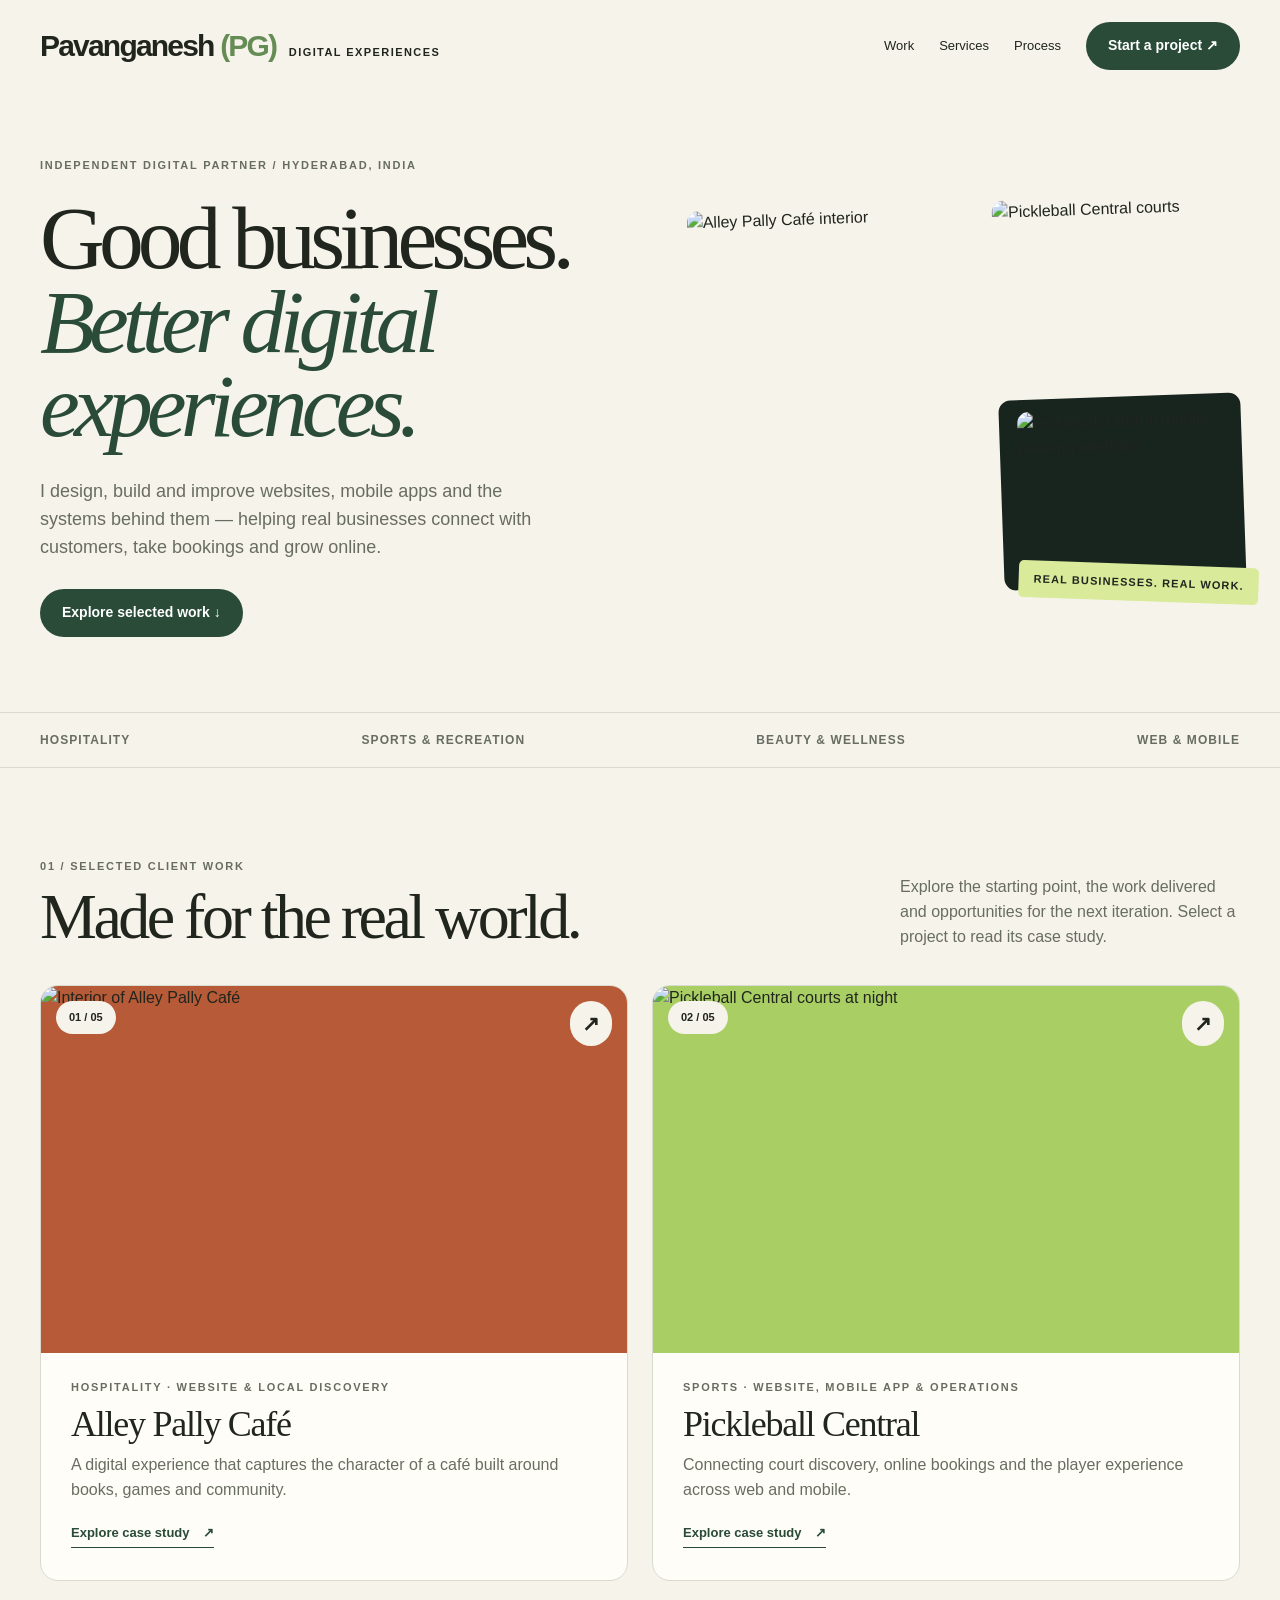
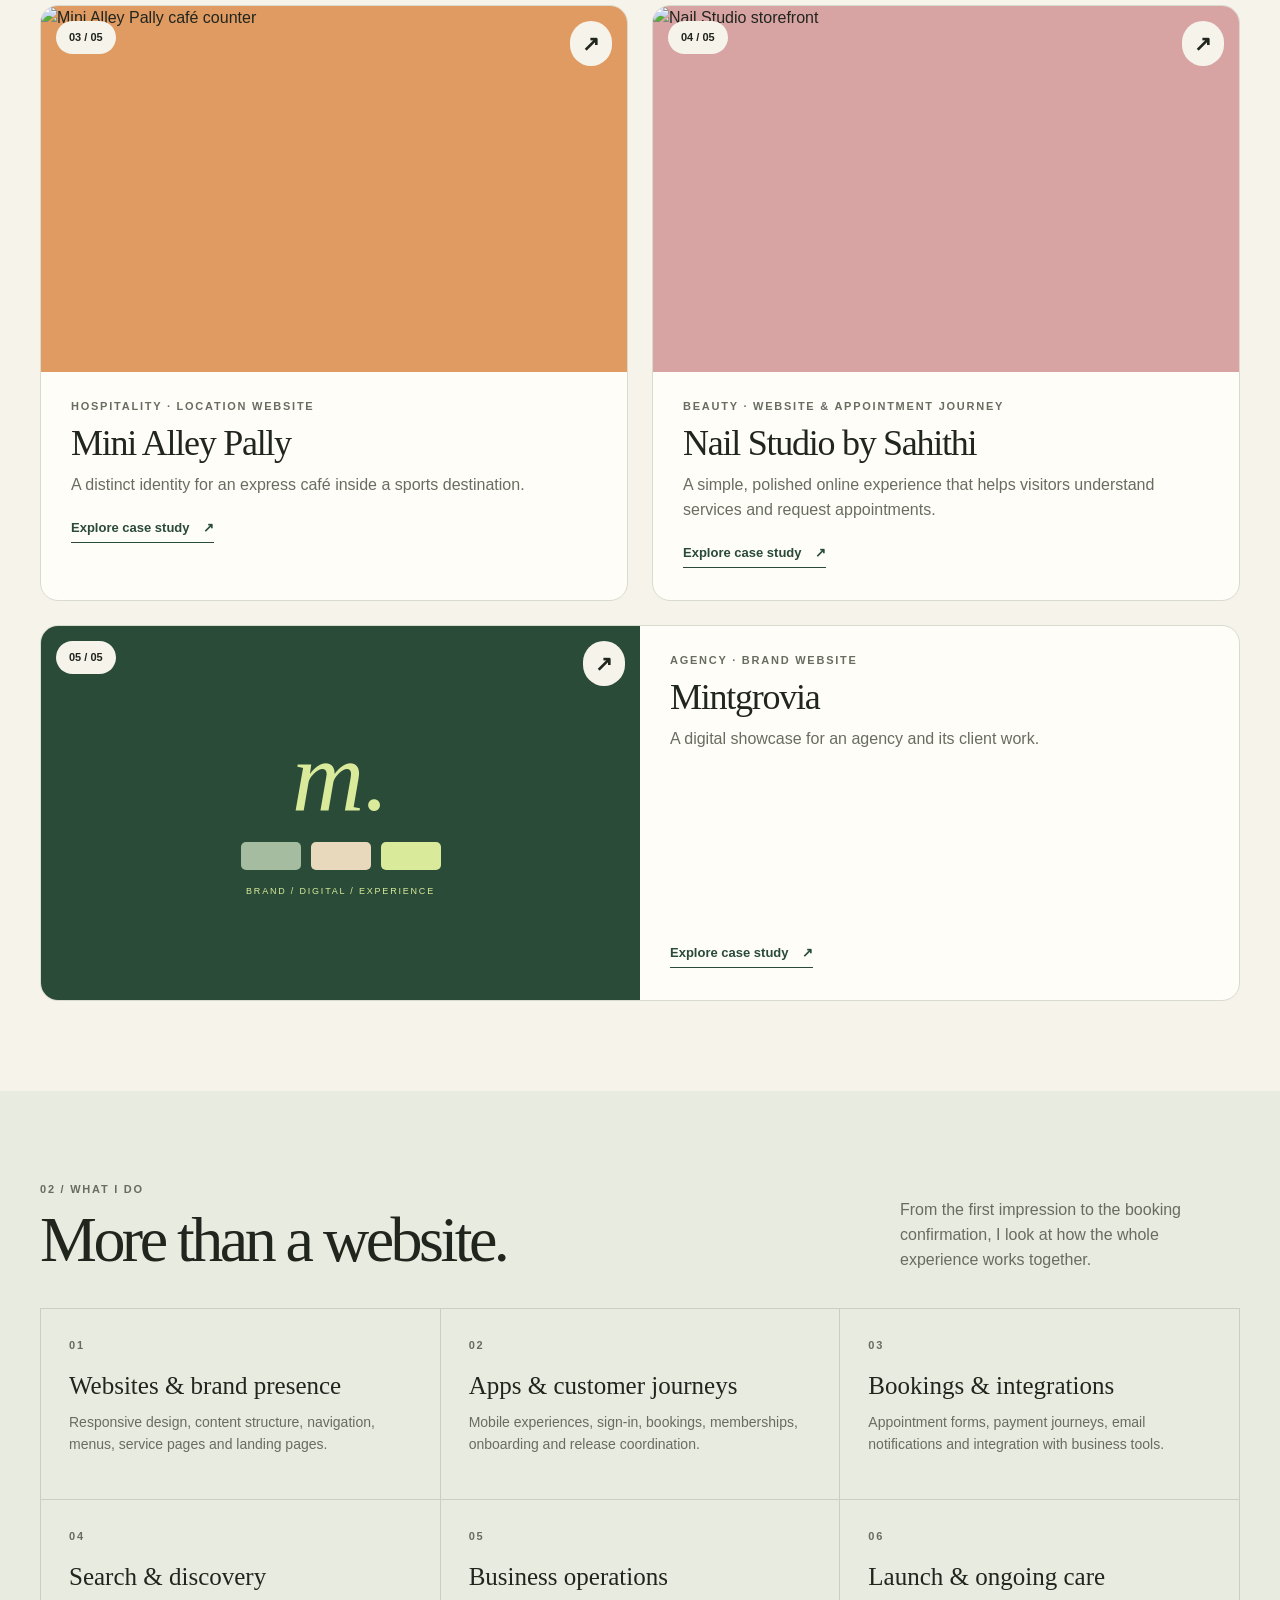
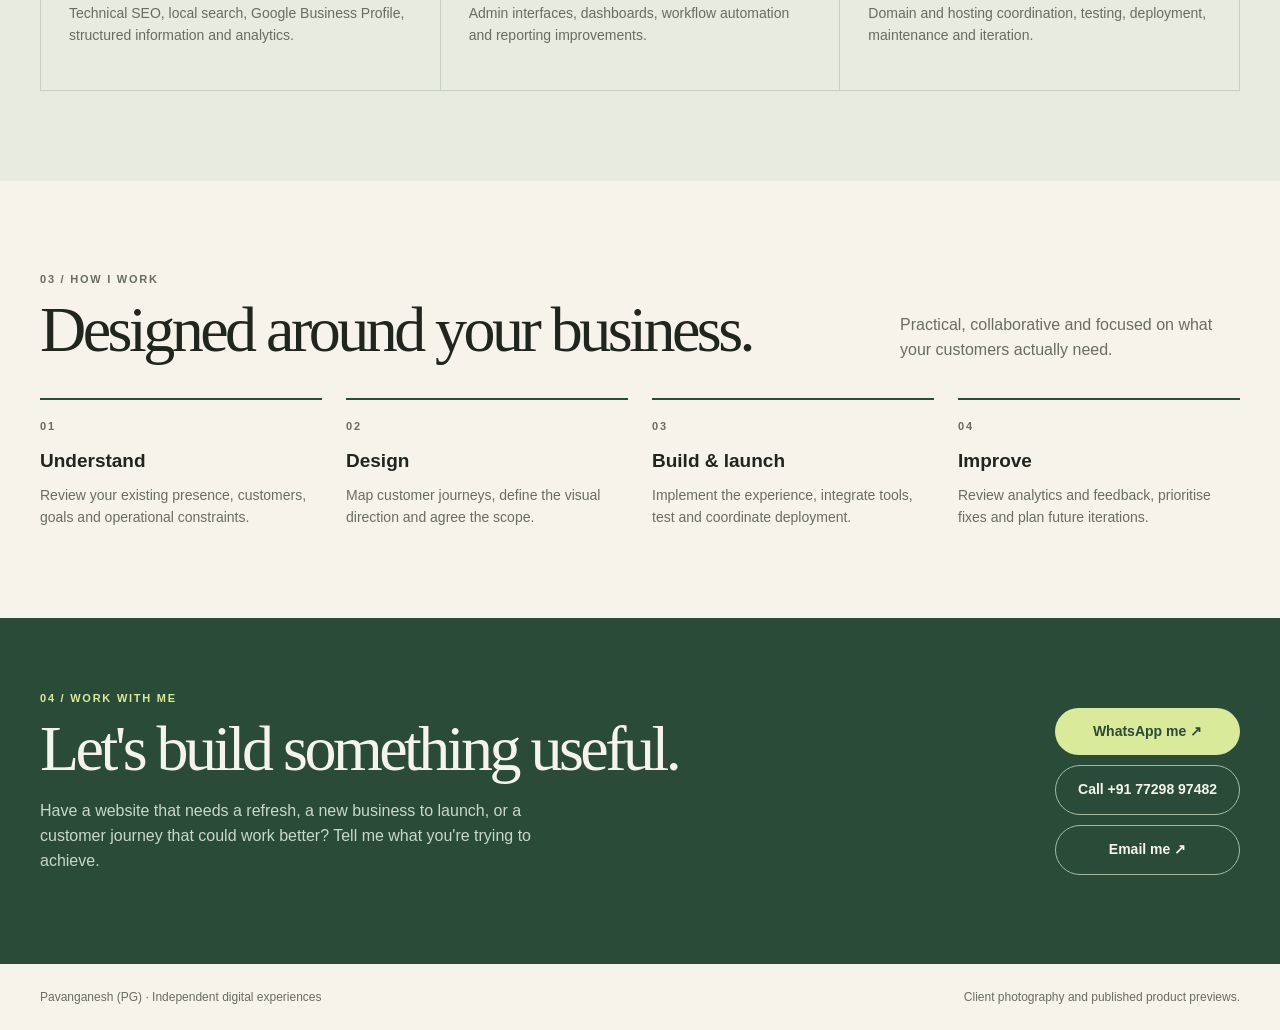
==== commit 3f9fcf80: "Brand freelance portfolio as Pavanganesh (PG)" ====
--- a/freelance/index.html
+++ b/freelance/index.html
@@ -1,3 +1,6 @@
-<!doctype html><html lang="en"><head><meta charset="utf-8"><meta name="viewport" content="width=device-width,initial-scale=1"><meta name="description" content="PG — freelance digital experiences for hospitality, sports and local businesses. Websites, apps, bookings and ongoing digital support."><title>PG / Digital experiences for real businesses</title><style>
+<!doctype html><html lang="en"><head><meta charset="utf-8"><meta name="viewport" content="width=device-width,initial-scale=1"><meta name="description" content="Pavanganesh (PG) — freelance digital experiences for hospitality, sports and local businesses. Websites, apps, bookings and ongoing digital support."><title>Pavanganesh (PG) | Digital experiences for real businesses</title><style>
 :root{--paper:#f6f3eb;--ink:#20251e;--muted:#686d61;--line:#d8dbce;--green:#294b38;--accent:#d9ea9a}*{box-sizing:border-box}html{scroll-behavior:smooth}body{margin:0;background:var(--paper);color:var(--ink);font-family:Arial,Helvetica,sans-serif;line-height:1.55}a{color:inherit;text-decoration:none}button{font:inherit;color:inherit;cursor:pointer}img{display:block;width:100%}.wrap{width:min(1200px,calc(100% - 80px));margin:auto}.nav{display:flex;align-items:center;justify-content:space-between;padding:22px 0;gap:20px}.brand{font-weight:800;letter-spacing:-.06em;font-size:32px}.brand small{font-size:11px;letter-spacing:.13em;font-weight:600;margin-left:8px}.navlinks{display:flex;align-items:center;gap:25px;font-size:13px}.navlinks a:hover,.case-link:hover{text-decoration:underline}.primary{display:inline-flex;align-items:center;justify-content:center;border-radius:100px;background:var(--green);color:white;padding:13px 22px;font-weight:600;font-size:14px;border:0}.hero{padding:65px 0 75px}.hero-grid{display:grid;grid-template-columns:1.05fr .95fr;gap:48px;align-items:center}.kicker{font-size:11px;text-transform:uppercase;letter-spacing:.16em;font-weight:700;color:var(--muted)}h1,h2,h3,p{margin:0}h1{font-family:Georgia,serif;font-weight:400;font-size:clamp(56px,7vw,108px);letter-spacing:-.065em;line-height:.94;margin:22px 0 30px}h1 em{color:var(--green);font-weight:400}.intro{font-size:18px;max-width:520px;color:var(--muted);margin-bottom:27px}.hero-art{display:grid;grid-template-columns:1.1fr .9fr;grid-template-rows:190px 190px;gap:10px;transform:rotate(-2deg);position:relative}.hero-art img{height:100%;object-fit:cover;border-radius:12px}.hero-art .tall{grid-row:span 2}.hero-art .hero-app{background:#17251e;border-radius:12px;overflow:hidden;display:flex;justify-content:center;padding:12px 18px 0}.hero-app img{width:auto;max-width:100%;height:auto;object-fit:contain;object-position:top}.hero-note{position:absolute;bottom:-15px;right:-12px;background:var(--accent);padding:10px 15px;border-radius:5px;font-size:11px;letter-spacing:.1em;font-weight:700;transform:rotate(4deg)}.strip{border-block:1px solid var(--line);padding:18px 0}.strip .wrap{display:flex;justify-content:space-between;gap:20px;flex-wrap:wrap;font-size:12px;font-weight:600;letter-spacing:.09em;text-transform:uppercase;color:var(--muted)}.section{padding:90px 0}.section-heading{display:flex;justify-content:space-between;align-items:end;gap:35px;margin-bottom:36px}.section-heading h2,.contact h2{font:400 clamp(40px,5vw,72px)/1 Georgia,serif;letter-spacing:-.055em;margin-top:10px}.section-heading p{max-width:340px;color:var(--muted)}.projects{display:grid;grid-template-columns:repeat(2,minmax(0,1fr));gap:24px}.project{background:#fffdf7;border:1px solid var(--line);border-radius:18px;overflow:hidden}.project:last-child{grid-column:span 2;display:grid;grid-template-columns:1fr 1fr}.cover{width:100%;border:0;display:block;position:relative;background:var(--project);padding:0;aspect-ratio:16/10;overflow:hidden;text-align:left}.cover img{height:100%;object-fit:cover;transition:transform .6s}.cover:hover img{transform:scale(1.04)}.cover-index,.cover-arrow{position:absolute;background:var(--paper);border-radius:100px;padding:8px 13px;top:15px;left:15px;font-size:11px;font-weight:700}.cover-arrow{left:auto;right:15px;font-size:21px;line-height:1;padding:12px}.project-copy{padding:26px 30px 32px;display:flex;flex-direction:column;align-items:start}.project-copy h3{font:400 36px/1.05 Georgia,serif;letter-spacing:-.035em;margin:10px 0}.project-copy p{color:var(--muted);margin-bottom:20px}.case-link{background:none;border:0;border-bottom:1px solid currentColor;padding:0 0 4px;font-size:13px;font-weight:700;color:var(--green);margin-top:auto}.case-link span{margin-left:10px}.agency-art{height:100%;min-height:230px;background:#294b38;color:#d9ea9a;padding:10%;display:flex;flex-direction:column;justify-content:center;align-items:center}.agency-art span{font:italic 100px/1 Georgia,serif}.agency-art div{display:flex;gap:10px;margin:15px 0}.agency-art i{width:60px;height:28px;background:#a5bca0;border-radius:5px}.agency-art i:nth-child(2){background:#e9d9bc}.agency-art i:nth-child(3){background:#d9ea9a}.agency-art small{font-size:9px;letter-spacing:.2em}.services{background:#e8ebdf}.service-grid{display:grid;grid-template-columns:repeat(3,1fr);gap:1px;background:#c8d0c1;border:1px solid #c8d0c1}.service{background:#e8ebdf;padding:28px;min-height:190px}.service h3{font:400 25px/1.1 Georgia,serif;margin:18px 0 12px}.service p{color:var(--muted);font-size:14px}.process{display:grid;grid-template-columns:repeat(4,1fr);gap:24px}.step{border-top:2px solid var(--green);padding-top:18px}.step h3{font-size:19px;margin:10px 0}.step p{font-size:14px;color:var(--muted)}.contact{background:var(--green);color:var(--paper);padding:72px 0}.contact .kicker{color:#d9ea9a}.contact .wrap{display:flex;justify-content:space-between;align-items:center;gap:30px}.contact p{color:#cbd7c9;margin:18px 0;max-width:540px}.contact .primary{background:var(--accent);color:var(--green)}footer{padding:24px 0;font-size:12px;color:var(--muted)}footer .wrap{display:flex;justify-content:space-between;gap:15px}dialog{border:0;padding:0;background:var(--paper);color:var(--ink);width:min(900px,calc(100% - 30px));max-height:92dvh;border-radius:18px;overflow:auto}dialog::backdrop{background:#121b17bb;backdrop-filter:blur(5px)}.dialog-bar{position:sticky;top:0;background:var(--paper);z-index:2;display:flex;justify-content:space-between;align-items:center;padding:12px 24px;border-bottom:1px solid var(--line);font-size:12px;font-weight:700;letter-spacing:.1em}.close{width:42px;height:42px;border:1px solid var(--line);border-radius:50%;background:transparent;font-size:28px;line-height:1}.dialog-photo{height:280px;background:var(--project)}.dialog-photo img{height:100%;object-fit:cover}.dialog-body{padding:36px 42px 45px}.dialog-body h2{font:400 clamp(36px,6vw,60px)/1 Georgia,serif;letter-spacing:-.045em;margin:12px 0}.lead{font-size:19px;color:var(--muted)}.comparison{display:grid;grid-template-columns:1fr 1fr;gap:14px;margin:30px 0}.comparison section,.next{background:#e7e9df;padding:24px;border-radius:12px}.comparison section:first-child{background:#eee5d9}.dialog-body h3{font:400 28px/1.1 Georgia,serif;margin:10px 0 12px}.comparison p,.next p{font-size:15px}.deliverables{padding-left:20px;line-height:1.9;margin:14px 0 26px}.next{margin:24px 0}.app-showcase{background:#17251e;color:#f3f5e9;padding:24px;border-radius:15px;display:grid;grid-template-columns:1fr 1fr;gap:20px;align-items:center}.app-showcase .kicker,.app-showcase .case-link{color:#d9ea9a}.app-showcase p{font-size:14px;margin-bottom:15px}.phones{display:flex;gap:10px;align-items:start}.phones img{width:calc(50% - 5px);border-radius:12px}button:focus-visible,a:focus-visible{outline:3px solid #a8a43d;outline-offset:4px}@media(max-width:800px){.wrap{width:calc(100% - 36px)}.navlinks{gap:12px}.brand small{display:none}.navlinks>a:not(.primary){display:none}.hero{padding:35px 0 55px}.hero-grid{grid-template-columns:1fr;gap:30px}.hero-art{grid-template-rows:140px 140px;transform:none}.hero-note{right:0}.section{padding:60px 0}.section-heading{display:block}.section-heading p{margin-top:15px}.projects,.service-grid,.process{grid-template-columns:1fr 1fr}.project:last-child{grid-column:span 2}.project-copy{padding:20px}.project-copy h3{font-size:28px}.contact .wrap{display:block}.dialog-body{padding:24px}.dialog-photo{height:210px}}@media(max-width:520px){.projects,.service-grid,.process,.comparison,.app-showcase{grid-template-columns:1fr}.project:last-child{grid-column:auto;display:block}.section-heading h2{font-size:46px}.strip .wrap{font-size:10px}.hero-art{grid-template-rows:120px 120px}.dialog-body{padding:20px}.contact .wrap{display:block}.service{min-height:auto}.dialog-photo{height:190px}}@media(prefers-reduced-motion:reduce){html{scroll-behavior:auto}*{transition:none!important}}
-.contact-actions{display:flex;flex-direction:column;gap:10px;flex-shrink:0}.contact .contact-secondary{background:transparent;color:var(--paper);border:1px solid #a5bca0}@media(max-width:800px){.contact-actions{align-items:stretch;max-width:340px;margin-top:22px}}</style></head><body><header class="wrap nav"><a class="brand" href="#">PG<span style="color:#668c55">.</span><small> DIGITAL EXPERIENCES</small></a><nav class="navlinks" aria-label="Main"><a href="#work">Work</a><a href="#services">Services</a><a href="#process">Process</a><a class="primary" href="#contact">Start a project ↗</a></nav></header><main><section class="hero wrap"><div class="hero-grid"><div><div class="kicker">Independent digital partner / Hyderabad, India</div><h1>Good businesses.<br><em>Better digital experiences.</em></h1><p class="intro">I design, build and improve websites, mobile apps and the systems behind them — helping real businesses connect with customers, take bookings and grow online.</p><a class="primary" href="#work">Explore selected work ↓</a></div><div class="hero-art"><img class="tall" src="https://alleypallycafe.com/_next/image?q=75&amp;url=%2Fimages%2Fgallery%2F1.jpg&amp;w=3840" alt="Alley Pally Café interior"><img src="https://pub-783933c6be664cf8a64a598c8291db1d.r2.dev/images/photos/facility-wide.jpg" alt="Pickleball Central courts"><div class="hero-app"><img src="https://pub-783933c6be664cf8a64a598c8291db1d.r2.dev/images/app/book.png" alt="Pickleball Central mobile booking interface"></div><span class="hero-note">REAL BUSINESSES. REAL WORK.</span></div></div></section><div class="strip"><div class="wrap"><span>Hospitality</span><span>Sports & recreation</span><span>Beauty & wellness</span><span>Web & mobile</span></div></div><section id="work" class="section wrap"><div class="section-heading"><div><div class="kicker">01 / Selected client work</div><h2>Made for the real world.</h2></div><p>Explore the starting point, the work delivered and opportunities for the next iteration. Select a project to read its case study.</p></div><div class="projects"><article class="project featured" style="--project:#b65a37" id="project-0"><button class="cover" data-open="0" aria-label="Explore Alley Pally Café case study"><img src="https://alleypallycafe.com/_next/image?q=75&amp;url=%2Fimages%2Fgallery%2F1.jpg&amp;w=3840" alt="Interior of Alley Pally Café" loading="lazy" decoding="async"><span class="cover-index">01 / 05</span><span class="cover-arrow">↗</span></button><div class="project-copy"><div class="kicker">Hospitality · Website &amp; local discovery</div><h3>Alley Pally Café</h3><p>A digital experience that captures the character of a café built around books, games and community.</p><button class="case-link" data-open="0">Explore case study <span>↗</span></button></div></article><article class="project " style="--project:#a9cf64" id="project-1"><button class="cover" data-open="1" aria-label="Explore Pickleball Central case study"><img src="https://pub-783933c6be664cf8a64a598c8291db1d.r2.dev/images/photos/facility-wide.jpg" alt="Pickleball Central courts at night" loading="lazy" decoding="async"><span class="cover-index">02 / 05</span><span class="cover-arrow">↗</span></button><div class="project-copy"><div class="kicker">Sports · Website, mobile app &amp; operations</div><h3>Pickleball Central</h3><p>Connecting court discovery, online bookings and the player experience across web and mobile.</p><button class="case-link" data-open="1">Explore case study <span>↗</span></button></div></article><article class="project " style="--project:#df9b61" id="project-2"><button class="cover" data-open="2" aria-label="Explore Mini Alley Pally case study"><img src="https://pub-783933c6be664cf8a64a598c8291db1d.r2.dev/images/photos/mini-alley-pally.jpg" alt="Mini Alley Pally café counter" loading="lazy" decoding="async"><span class="cover-index">03 / 05</span><span class="cover-arrow">↗</span></button><div class="project-copy"><div class="kicker">Hospitality · Location website</div><h3>Mini Alley Pally</h3><p>A distinct identity for an express café inside a sports destination.</p><button class="case-link" data-open="2">Explore case study <span>↗</span></button></div></article><article class="project " style="--project:#d8a4a3" id="project-3"><button class="cover" data-open="3" aria-label="Explore Nail Studio by Sahithi case study"><img src="https://pub-783933c6be664cf8a64a598c8291db1d.r2.dev/images/photos/nail-studio.jpg" alt="Nail Studio storefront" loading="lazy" decoding="async"><span class="cover-index">04 / 05</span><span class="cover-arrow">↗</span></button><div class="project-copy"><div class="kicker">Beauty · Website &amp; appointment journey</div><h3>Nail Studio by Sahithi</h3><p>A simple, polished online experience that helps visitors understand services and request appointments.</p><button class="case-link" data-open="3">Explore case study <span>↗</span></button></div></article><article class="project " style="--project:#91bba3" id="project-4"><button class="cover" data-open="4" aria-label="Explore Mintgrovia case study"><div class="agency-art" role="img" aria-label="Abstract brand website illustration"><span>m.</span><div><i></i><i></i><i></i></div><small>BRAND / DIGITAL / EXPERIENCE</small></div><span class="cover-index">05 / 05</span><span class="cover-arrow">↗</span></button><div class="project-copy"><div class="kicker">Agency · Brand website</div><h3>Mintgrovia</h3><p>A digital showcase for an agency and its client work.</p><button class="case-link" data-open="4">Explore case study <span>↗</span></button></div></article></div></section><section id="services" class="section services"><div class="wrap"><div class="section-heading"><div><div class="kicker">02 / What I do</div><h2>More than a website.</h2></div><p>From the first impression to the booking confirmation, I look at how the whole experience works together.</p></div><div class="service-grid"><article class="service"><div class="kicker">01</div><h3>Websites & brand presence</h3><p>Responsive design, content structure, navigation, menus, service pages and landing pages.</p></article><article class="service"><div class="kicker">02</div><h3>Apps & customer journeys</h3><p>Mobile experiences, sign-in, bookings, memberships, onboarding and release coordination.</p></article><article class="service"><div class="kicker">03</div><h3>Bookings & integrations</h3><p>Appointment forms, payment journeys, email notifications and integration with business tools.</p></article><article class="service"><div class="kicker">04</div><h3>Search & discovery</h3><p>Technical SEO, local search, Google Business Profile, structured information and analytics.</p></article><article class="service"><div class="kicker">05</div><h3>Business operations</h3><p>Admin interfaces, dashboards, workflow automation and reporting improvements.</p></article><article class="service"><div class="kicker">06</div><h3>Launch & ongoing care</h3><p>Domain and hosting coordination, testing, deployment, maintenance and iteration.</p></article></div></div></section><section id="process" class="section wrap"><div class="section-heading"><div><div class="kicker">03 / How I work</div><h2>Designed around your business.</h2></div><p>Practical, collaborative and focused on what your customers actually need.</p></div><div class="process"><article class="step"><div class="kicker">01</div><h3>Understand</h3><p>Review your existing presence, customers, goals and operational constraints.</p></article><article class="step"><div class="kicker">02</div><h3>Design</h3><p>Map customer journeys, define the visual direction and agree the scope.</p></article><article class="step"><div class="kicker">03</div><h3>Build & launch</h3><p>Implement the experience, integrate tools, test and coordinate deployment.</p></article><article class="step"><div class="kicker">04</div><h3>Improve</h3><p>Review analytics and feedback, prioritise fixes and plan future iterations.</p></article></div></section><section id="contact" class="contact"><div class="wrap"><div><div class="kicker">04 / Work with me</div><h2>Let's build something useful.</h2><p>Have a website that needs a refresh, a new business to launch, or a customer journey that could work better? Tell me what you're trying to achieve.</p></div><div class="contact-actions"><a class="primary" href="https://wa.me/917729897482?text=Hi%2C%20I%20came%20across%20your%20freelance%20portfolio%20and%20would%20like%20to%20discuss%20a%20project." target="_blank" rel="noopener">WhatsApp me ↗</a><a class="primary contact-secondary" href="tel:+917729897482">Call +91 77298 97482</a><a class="primary contact-secondary" href="mailto:kupavanganesh@gmail.com?subject=Freelance%20project%20enquiry">Email me ↗</a></div></div></section></main><footer><div class="wrap"><span>PG · Independent digital experiences</span><span>Client photography and published product previews.</span></div></footer><dialog id="case-0" aria-labelledby="case-title-0"><div class="dialog-shell"><div class="dialog-bar"><span>CASE STUDY / 01</span><button class="close" aria-label="Close case study">×</button></div><div class="dialog-photo" style="--project:#b65a37"><img src="https://alleypallycafe.com/_next/image?q=75&amp;url=%2Fimages%2Fgallery%2F1.jpg&amp;w=3840" alt="Interior of Alley Pally Café" loading="lazy" decoding="async"></div><div class="dialog-body"><div class="kicker">Hospitality · Website &amp; local discovery</div><h2 id="case-title-0">Alley Pally Café</h2><p class="lead">A digital experience that captures the character of a café built around books, games and community.</p><div class="comparison"><section><div class="kicker">01 / Starting point</div><h3>Before</h3><p>An existing digital presence that needed a clearer way to communicate distinct spaces, menus, events and the café experience.</p></section><section><div class="kicker">02 / Delivered direction</div><h3>After</h3><p>A location-led website with dedicated experience pages, menu navigation, event discovery and a searchable library.</p></section></div><h3>What I take care of</h3><ul class="deliverables"><li>Responsive website design and development</li><li>Menu, gallery, event and library experiences</li><li>Technical SEO, sitemap and metadata</li><li>Google Business Profile and local advertising support</li></ul><section class="next"><div class="kicker">03 / Future opportunities</div><h3>What can improve next</h3><p>Measure menu engagement, directions clicks and event enquiries; improve pages using real visitor behaviour.</p></section><a class="primary" href="https://alleypallycafe.com/nallagandla" target="_blank" rel="noopener">Visit project website ↗</a></div></div></dialog><dialog id="case-1" aria-labelledby="case-title-1"><div class="dialog-shell"><div class="dialog-bar"><span>CASE STUDY / 02</span><button class="close" aria-label="Close case study">×</button></div><div class="dialog-photo" style="--project:#a9cf64"><img src="https://pub-783933c6be664cf8a64a598c8291db1d.r2.dev/images/photos/facility-wide.jpg" alt="Pickleball Central courts at night" loading="lazy" decoding="async"></div><div class="dialog-body"><div class="kicker">Sports · Website, mobile app &amp; operations</div><h2 id="case-title-1">Pickleball Central</h2><p class="lead">Connecting court discovery, online bookings and the player experience across web and mobile.</p><div class="comparison"><section><div class="kicker">01 / Starting point</div><h3>Before</h3><p>An existing booking platform and mobile product requiring improvements to discovery, booking UX and operational workflows.</p></section><section><div class="kicker">02 / Delivered direction</div><h3>After</h3><p>A live marketing website with web court booking, tournaments, coaching and memberships, alongside ongoing improvements to the existing mobile app and admin tools.</p></section></div><h3>What I take care of</h3><ul class="deliverables"><li>Website and booking journey development</li><li>iOS and Android app UX and release support</li><li>Payment integration and verification improvements</li><li>Analytics and administrative workflow improvements</li></ul><div class="app-showcase"><div><div class="kicker">MOBILE EXPERIENCE</div><h3>From discovery to booking.</h3><p>Published app screenshots show the existing product; the next design iteration is ongoing.</p><a class="case-link" href="https://pickleball-central.co.in/download" target="_blank" rel="noopener">Explore the app ↗</a></div><div class="phones"><img loading="lazy" src="https://pub-783933c6be664cf8a64a598c8291db1d.r2.dev/images/app/home.png" alt="Published app home screen"><img loading="lazy" src="https://pub-783933c6be664cf8a64a598c8291db1d.r2.dev/images/app/book.png" alt="Published app court booking screen"></div></div><section class="next"><div class="kicker">03 / Future opportunities</div><h3>What can improve next</h3><p>Continue mobile redesign and test booking, membership usage, payment reconciliation and customer retention.</p></section><a class="primary" href="https://pickleball-central.co.in" target="_blank" rel="noopener">Visit project website ↗</a></div></div></dialog><dialog id="case-2" aria-labelledby="case-title-2"><div class="dialog-shell"><div class="dialog-bar"><span>CASE STUDY / 03</span><button class="close" aria-label="Close case study">×</button></div><div class="dialog-photo" style="--project:#df9b61"><img src="https://pub-783933c6be664cf8a64a598c8291db1d.r2.dev/images/photos/mini-alley-pally.jpg" alt="Mini Alley Pally café counter" loading="lazy" decoding="async"></div><div class="dialog-body"><div class="kicker">Hospitality · Location website</div><h2 id="case-title-2">Mini Alley Pally</h2><p class="lead">A distinct identity for an express café inside a sports destination.</p><div class="comparison"><section><div class="kicker">01 / Starting point</div><h3>Before</h3><p>A second venue needed to be distinguished from the full-size café, with its own menu, hours and visitor expectations.</p></section><section><div class="kicker">02 / Delivered direction</div><h3>After</h3><p>A dedicated location page with a separate menu, visiting information and links to the neighbouring sports and beauty businesses.</p></section></div><h3>What I take care of</h3><ul class="deliverables"><li>Location-specific page and menu</li><li>Mobile-first visitor information</li><li>Cross-business discovery</li><li>Local search metadata and navigation</li></ul><section class="next"><div class="kicker">03 / Future opportunities</div><h3>What can improve next</h3><p>Track menu opens and directions clicks, and explore location-specific campaigns.</p></section><a class="primary" href="https://alleypallycafe.com/mini" target="_blank" rel="noopener">Visit project website ↗</a></div></div></dialog><dialog id="case-3" aria-labelledby="case-title-3"><div class="dialog-shell"><div class="dialog-bar"><span>CASE STUDY / 04</span><button class="close" aria-label="Close case study">×</button></div><div class="dialog-photo" style="--project:#d8a4a3"><img src="https://pub-783933c6be664cf8a64a598c8291db1d.r2.dev/images/photos/nail-studio.jpg" alt="Nail Studio storefront" loading="lazy" decoding="async"></div><div class="dialog-body"><div class="kicker">Beauty · Website &amp; appointment journey</div><h2 id="case-title-3">Nail Studio by Sahithi</h2><p class="lead">A simple, polished online experience that helps visitors understand services and request appointments.</p><div class="comparison"><section><div class="kicker">01 / Starting point</div><h3>Before</h3><p>The project needed a customer-facing service catalogue and a straightforward route from browsing to requesting an appointment.</p></section><section><div class="kicker">02 / Delivered direction</div><h3>After</h3><p>A mobile-first website with service details, prices, direct contact and an embedded booking form.</p></section></div><h3>What I take care of</h3><ul class="deliverables"><li>Website design and responsive development</li><li>Service catalogue and pricing presentation</li><li>Booking form integration</li><li>Call and WhatsApp contact paths</li></ul><section class="next"><div class="kicker">03 / Future opportunities</div><h3>What can improve next</h3><p>Improve appointment conversion measurement, confirmations and scheduling automation.</p></section><a class="primary" href="https://nailsbysahithi.com/" target="_blank" rel="noopener">Visit project website ↗</a></div></div></dialog><dialog id="case-4" aria-labelledby="case-title-4"><div class="dialog-shell"><div class="dialog-bar"><span>CASE STUDY / 05</span><button class="close" aria-label="Close case study">×</button></div><div class="dialog-photo" style="--project:#91bba3"><div class="agency-art" role="img" aria-label="Abstract brand website illustration"><span>m.</span><div><i></i><i></i><i></i></div><small>BRAND / DIGITAL / EXPERIENCE</small></div></div><div class="dialog-body"><div class="kicker">Agency · Brand website</div><h2 id="case-title-4">Mintgrovia</h2><p class="lead">A digital showcase for an agency and its client work.</p><div class="comparison"><section><div class="kicker">01 / Starting point</div><h3>Before</h3><p>A brief for a cohesive agency website that could showcase a varied portfolio.</p></section><section><div class="kicker">02 / Delivered direction</div><h3>After</h3><p>Website design and development with a brand-led visual direction and a focus on presenting client work.</p></section></div><h3>What I take care of</h3><ul class="deliverables"><li>Visual direction and website design</li><li>Responsive layouts and project presentation</li><li>Domain and digital presence coordination</li></ul><section class="next"><div class="kicker">03 / Future opportunities</div><h3>What can improve next</h3><p>Develop richer case studies and improve the inquiry journey as the agency's content evolves.</p></section><a class="primary" href="https://mintgrovia.in" target="_blank" rel="noopener">Visit project website ↗</a></div></div></dialog><script>document.querySelectorAll('[data-open]').forEach(b=>b.addEventListener('click',()=>{const d=document.getElementById('case-'+b.dataset.open);d.showModal();document.body.style.overflow='hidden';d.scrollTop=0;}));document.querySelectorAll('dialog').forEach(d=>{d.querySelector('.close').addEventListener('click',()=>d.close());d.addEventListener('click',e=>{if(e.target===d)d.close()});d.addEventListener('close',()=>{document.body.style.overflow='';});});</script></body></html>+.contact-actions{display:flex;flex-direction:column;gap:10px;flex-shrink:0}.contact .contact-secondary{background:transparent;color:var(--paper);border:1px solid #a5bca0}@media(max-width:800px){.contact-actions{align-items:stretch;max-width:340px;margin-top:22px}}/* Compact mobile-first project browsing; full detail remains in case-study dialogs. */
+@media(max-width:800px){.projects{grid-template-columns:repeat(2,minmax(0,1fr));gap:12px}.project,.project:last-child{display:flex;flex-direction:column;grid-column:auto;min-width:0;border-radius:12px}.project .cover{aspect-ratio:4/3;max-height:170px;flex-shrink:0}.project .agency-art{min-height:0;padding:8px}.project .agency-art span{font-size:50px}.project .agency-art div{gap:5px;margin:6px 0}.project .agency-art i{width:24px;height:12px}.project .agency-art small{font-size:6px;letter-spacing:.05em}.project .cover-index{font-size:9px;padding:4px 7px;top:7px;left:7px}.project .cover-arrow{font-size:15px;padding:7px;top:7px;right:7px}.project-copy{padding:12px;flex:1}.project-copy .kicker{font-size:9px;letter-spacing:.06em;line-height:1.35}.project-copy h3{font-size:clamp(17px,4.6vw,25px);line-height:1.12;margin:8px 0}.project-copy p{display:none}.project-copy .case-link{font-size:11px;min-height:44px;display:flex;align-items:center;text-align:left;border:0;padding:5px 0;line-height:1.2}.project-copy .case-link span{margin-left:5px}.hero h1{font-size:clamp(44px,11vw,76px)}.hero-art{grid-template-rows:100px 100px}.hero{padding:25px 0 40px}.section{padding:45px 0}.section-heading{margin-bottom:22px}.section-heading h2{font-size:clamp(36px,10vw,56px)}}
+@media(max-width:360px){.projects{gap:8px}.project-copy{padding:9px}.project-copy h3{font-size:17px}.project-copy .case-link{font-size:10px}.wrap{width:calc(100% - 24px)}}
+.brand{font-size:clamp(19px,2.5vw,30px);line-height:1.15;white-space:nowrap}@media(max-width:520px){.nav{gap:8px}.nav .primary{padding:10px 12px;font-size:11px;white-space:nowrap}.brand{font-size:clamp(16px,4.5vw,22px);letter-spacing:-.045em}}</style></head><body><header class="wrap nav"><a class="brand" href="#">Pavanganesh <span style="color:#668c55">(PG)</span><small> DIGITAL EXPERIENCES</small></a><nav class="navlinks" aria-label="Main"><a href="#work">Work</a><a href="#services">Services</a><a href="#process">Process</a><a class="primary" href="#contact">Start a project ↗</a></nav></header><main><section class="hero wrap"><div class="hero-grid"><div><div class="kicker">Independent digital partner / Hyderabad, India</div><h1>Good businesses.<br><em>Better digital experiences.</em></h1><p class="intro">I design, build and improve websites, mobile apps and the systems behind them — helping real businesses connect with customers, take bookings and grow online.</p><a class="primary" href="#work">Explore selected work ↓</a></div><div class="hero-art"><img class="tall" src="https://alleypallycafe.com/_next/image?q=75&amp;url=%2Fimages%2Fgallery%2F1.jpg&amp;w=3840" alt="Alley Pally Café interior"><img src="https://pub-783933c6be664cf8a64a598c8291db1d.r2.dev/images/photos/facility-wide.jpg" alt="Pickleball Central courts"><div class="hero-app"><img src="https://pub-783933c6be664cf8a64a598c8291db1d.r2.dev/images/app/book.png" alt="Pickleball Central mobile booking interface"></div><span class="hero-note">REAL BUSINESSES. REAL WORK.</span></div></div></section><div class="strip"><div class="wrap"><span>Hospitality</span><span>Sports & recreation</span><span>Beauty & wellness</span><span>Web & mobile</span></div></div><section id="work" class="section wrap"><div class="section-heading"><div><div class="kicker">01 / Selected client work</div><h2>Made for the real world.</h2></div><p>Explore the starting point, the work delivered and opportunities for the next iteration. Select a project to read its case study.</p></div><div class="projects"><article class="project featured" style="--project:#b65a37" id="project-0"><button class="cover" data-open="0" aria-label="Explore Alley Pally Café case study"><img src="https://alleypallycafe.com/_next/image?q=75&amp;url=%2Fimages%2Fgallery%2F1.jpg&amp;w=3840" alt="Interior of Alley Pally Café" loading="lazy" decoding="async"><span class="cover-index">01 / 05</span><span class="cover-arrow">↗</span></button><div class="project-copy"><div class="kicker">Hospitality · Website &amp; local discovery</div><h3>Alley Pally Café</h3><p>A digital experience that captures the character of a café built around books, games and community.</p><button class="case-link" data-open="0">Explore case study <span>↗</span></button></div></article><article class="project " style="--project:#a9cf64" id="project-1"><button class="cover" data-open="1" aria-label="Explore Pickleball Central case study"><img src="https://pub-783933c6be664cf8a64a598c8291db1d.r2.dev/images/photos/facility-wide.jpg" alt="Pickleball Central courts at night" loading="lazy" decoding="async"><span class="cover-index">02 / 05</span><span class="cover-arrow">↗</span></button><div class="project-copy"><div class="kicker">Sports · Website, mobile app &amp; operations</div><h3>Pickleball Central</h3><p>Connecting court discovery, online bookings and the player experience across web and mobile.</p><button class="case-link" data-open="1">Explore case study <span>↗</span></button></div></article><article class="project " style="--project:#df9b61" id="project-2"><button class="cover" data-open="2" aria-label="Explore Mini Alley Pally case study"><img src="https://pub-783933c6be664cf8a64a598c8291db1d.r2.dev/images/photos/mini-alley-pally.jpg" alt="Mini Alley Pally café counter" loading="lazy" decoding="async"><span class="cover-index">03 / 05</span><span class="cover-arrow">↗</span></button><div class="project-copy"><div class="kicker">Hospitality · Location website</div><h3>Mini Alley Pally</h3><p>A distinct identity for an express café inside a sports destination.</p><button class="case-link" data-open="2">Explore case study <span>↗</span></button></div></article><article class="project " style="--project:#d8a4a3" id="project-3"><button class="cover" data-open="3" aria-label="Explore Nail Studio by Sahithi case study"><img src="https://pub-783933c6be664cf8a64a598c8291db1d.r2.dev/images/photos/nail-studio.jpg" alt="Nail Studio storefront" loading="lazy" decoding="async"><span class="cover-index">04 / 05</span><span class="cover-arrow">↗</span></button><div class="project-copy"><div class="kicker">Beauty · Website &amp; appointment journey</div><h3>Nail Studio by Sahithi</h3><p>A simple, polished online experience that helps visitors understand services and request appointments.</p><button class="case-link" data-open="3">Explore case study <span>↗</span></button></div></article><article class="project " style="--project:#91bba3" id="project-4"><button class="cover" data-open="4" aria-label="Explore Mintgrovia case study"><div class="agency-art" role="img" aria-label="Abstract brand website illustration"><span>m.</span><div><i></i><i></i><i></i></div><small>BRAND / DIGITAL / EXPERIENCE</small></div><span class="cover-index">05 / 05</span><span class="cover-arrow">↗</span></button><div class="project-copy"><div class="kicker">Agency · Brand website</div><h3>Mintgrovia</h3><p>A digital showcase for an agency and its client work.</p><button class="case-link" data-open="4">Explore case study <span>↗</span></button></div></article></div></section><section id="services" class="section services"><div class="wrap"><div class="section-heading"><div><div class="kicker">02 / What I do</div><h2>More than a website.</h2></div><p>From the first impression to the booking confirmation, I look at how the whole experience works together.</p></div><div class="service-grid"><article class="service"><div class="kicker">01</div><h3>Websites & brand presence</h3><p>Responsive design, content structure, navigation, menus, service pages and landing pages.</p></article><article class="service"><div class="kicker">02</div><h3>Apps & customer journeys</h3><p>Mobile experiences, sign-in, bookings, memberships, onboarding and release coordination.</p></article><article class="service"><div class="kicker">03</div><h3>Bookings & integrations</h3><p>Appointment forms, payment journeys, email notifications and integration with business tools.</p></article><article class="service"><div class="kicker">04</div><h3>Search & discovery</h3><p>Technical SEO, local search, Google Business Profile, structured information and analytics.</p></article><article class="service"><div class="kicker">05</div><h3>Business operations</h3><p>Admin interfaces, dashboards, workflow automation and reporting improvements.</p></article><article class="service"><div class="kicker">06</div><h3>Launch & ongoing care</h3><p>Domain and hosting coordination, testing, deployment, maintenance and iteration.</p></article></div></div></section><section id="process" class="section wrap"><div class="section-heading"><div><div class="kicker">03 / How I work</div><h2>Designed around your business.</h2></div><p>Practical, collaborative and focused on what your customers actually need.</p></div><div class="process"><article class="step"><div class="kicker">01</div><h3>Understand</h3><p>Review your existing presence, customers, goals and operational constraints.</p></article><article class="step"><div class="kicker">02</div><h3>Design</h3><p>Map customer journeys, define the visual direction and agree the scope.</p></article><article class="step"><div class="kicker">03</div><h3>Build & launch</h3><p>Implement the experience, integrate tools, test and coordinate deployment.</p></article><article class="step"><div class="kicker">04</div><h3>Improve</h3><p>Review analytics and feedback, prioritise fixes and plan future iterations.</p></article></div></section><section id="contact" class="contact"><div class="wrap"><div><div class="kicker">04 / Work with me</div><h2>Let's build something useful.</h2><p>Have a website that needs a refresh, a new business to launch, or a customer journey that could work better? Tell me what you're trying to achieve.</p></div><div class="contact-actions"><a class="primary" href="https://wa.me/917729897482?text=Hi%2C%20I%20came%20across%20your%20freelance%20portfolio%20and%20would%20like%20to%20discuss%20a%20project." target="_blank" rel="noopener">WhatsApp me ↗</a><a class="primary contact-secondary" href="tel:+917729897482">Call +91 77298 97482</a><a class="primary contact-secondary" href="mailto:kupavanganesh@gmail.com?subject=Freelance%20project%20enquiry">Email me ↗</a></div></div></section></main><footer><div class="wrap"><span>Pavanganesh (PG) · Independent digital experiences</span><span>Client photography and published product previews.</span></div></footer><dialog id="case-0" aria-labelledby="case-title-0"><div class="dialog-shell"><div class="dialog-bar"><span>CASE STUDY / 01</span><button class="close" aria-label="Close case study">×</button></div><div class="dialog-photo" style="--project:#b65a37"><img src="https://alleypallycafe.com/_next/image?q=75&amp;url=%2Fimages%2Fgallery%2F1.jpg&amp;w=3840" alt="Interior of Alley Pally Café" loading="lazy" decoding="async"></div><div class="dialog-body"><div class="kicker">Hospitality · Website &amp; local discovery</div><h2 id="case-title-0">Alley Pally Café</h2><p class="lead">A digital experience that captures the character of a café built around books, games and community.</p><div class="comparison"><section><div class="kicker">01 / Starting point</div><h3>Before</h3><p>An existing digital presence that needed a clearer way to communicate distinct spaces, menus, events and the café experience.</p></section><section><div class="kicker">02 / Delivered direction</div><h3>After</h3><p>A location-led website with dedicated experience pages, menu navigation, event discovery and a searchable library.</p></section></div><h3>What I take care of</h3><ul class="deliverables"><li>Responsive website design and development</li><li>Menu, gallery, event and library experiences</li><li>Technical SEO, sitemap and metadata</li><li>Google Business Profile and local advertising support</li></ul><section class="next"><div class="kicker">03 / Future opportunities</div><h3>What can improve next</h3><p>Measure menu engagement, directions clicks and event enquiries; improve pages using real visitor behaviour.</p></section><a class="primary" href="https://alleypallycafe.com/nallagandla" target="_blank" rel="noopener">Visit project website ↗</a></div></div></dialog><dialog id="case-1" aria-labelledby="case-title-1"><div class="dialog-shell"><div class="dialog-bar"><span>CASE STUDY / 02</span><button class="close" aria-label="Close case study">×</button></div><div class="dialog-photo" style="--project:#a9cf64"><img src="https://pub-783933c6be664cf8a64a598c8291db1d.r2.dev/images/photos/facility-wide.jpg" alt="Pickleball Central courts at night" loading="lazy" decoding="async"></div><div class="dialog-body"><div class="kicker">Sports · Website, mobile app &amp; operations</div><h2 id="case-title-1">Pickleball Central</h2><p class="lead">Connecting court discovery, online bookings and the player experience across web and mobile.</p><div class="comparison"><section><div class="kicker">01 / Starting point</div><h3>Before</h3><p>An existing booking platform and mobile product requiring improvements to discovery, booking UX and operational workflows.</p></section><section><div class="kicker">02 / Delivered direction</div><h3>After</h3><p>A live marketing website with web court booking, tournaments, coaching and memberships, alongside ongoing improvements to the existing mobile app and admin tools.</p></section></div><h3>What I take care of</h3><ul class="deliverables"><li>Website and booking journey development</li><li>iOS and Android app UX and release support</li><li>Payment integration and verification improvements</li><li>Analytics and administrative workflow improvements</li></ul><div class="app-showcase"><div><div class="kicker">MOBILE EXPERIENCE</div><h3>From discovery to booking.</h3><p>Published app screenshots show the existing product; the next design iteration is ongoing.</p><a class="case-link" href="https://pickleball-central.co.in/download" target="_blank" rel="noopener">Explore the app ↗</a></div><div class="phones"><img loading="lazy" src="https://pub-783933c6be664cf8a64a598c8291db1d.r2.dev/images/app/home.png" alt="Published app home screen"><img loading="lazy" src="https://pub-783933c6be664cf8a64a598c8291db1d.r2.dev/images/app/book.png" alt="Published app court booking screen"></div></div><section class="next"><div class="kicker">03 / Future opportunities</div><h3>What can improve next</h3><p>Continue mobile redesign and test booking, membership usage, payment reconciliation and customer retention.</p></section><a class="primary" href="https://pickleball-central.co.in" target="_blank" rel="noopener">Visit project website ↗</a></div></div></dialog><dialog id="case-2" aria-labelledby="case-title-2"><div class="dialog-shell"><div class="dialog-bar"><span>CASE STUDY / 03</span><button class="close" aria-label="Close case study">×</button></div><div class="dialog-photo" style="--project:#df9b61"><img src="https://pub-783933c6be664cf8a64a598c8291db1d.r2.dev/images/photos/mini-alley-pally.jpg" alt="Mini Alley Pally café counter" loading="lazy" decoding="async"></div><div class="dialog-body"><div class="kicker">Hospitality · Location website</div><h2 id="case-title-2">Mini Alley Pally</h2><p class="lead">A distinct identity for an express café inside a sports destination.</p><div class="comparison"><section><div class="kicker">01 / Starting point</div><h3>Before</h3><p>A second venue needed to be distinguished from the full-size café, with its own menu, hours and visitor expectations.</p></section><section><div class="kicker">02 / Delivered direction</div><h3>After</h3><p>A dedicated location page with a separate menu, visiting information and links to the neighbouring sports and beauty businesses.</p></section></div><h3>What I take care of</h3><ul class="deliverables"><li>Location-specific page and menu</li><li>Mobile-first visitor information</li><li>Cross-business discovery</li><li>Local search metadata and navigation</li></ul><section class="next"><div class="kicker">03 / Future opportunities</div><h3>What can improve next</h3><p>Track menu opens and directions clicks, and explore location-specific campaigns.</p></section><a class="primary" href="https://alleypallycafe.com/mini" target="_blank" rel="noopener">Visit project website ↗</a></div></div></dialog><dialog id="case-3" aria-labelledby="case-title-3"><div class="dialog-shell"><div class="dialog-bar"><span>CASE STUDY / 04</span><button class="close" aria-label="Close case study">×</button></div><div class="dialog-photo" style="--project:#d8a4a3"><img src="https://pub-783933c6be664cf8a64a598c8291db1d.r2.dev/images/photos/nail-studio.jpg" alt="Nail Studio storefront" loading="lazy" decoding="async"></div><div class="dialog-body"><div class="kicker">Beauty · Website &amp; appointment journey</div><h2 id="case-title-3">Nail Studio by Sahithi</h2><p class="lead">A simple, polished online experience that helps visitors understand services and request appointments.</p><div class="comparison"><section><div class="kicker">01 / Starting point</div><h3>Before</h3><p>The project needed a customer-facing service catalogue and a straightforward route from browsing to requesting an appointment.</p></section><section><div class="kicker">02 / Delivered direction</div><h3>After</h3><p>A mobile-first website with service details, prices, direct contact and an embedded booking form.</p></section></div><h3>What I take care of</h3><ul class="deliverables"><li>Website design and responsive development</li><li>Service catalogue and pricing presentation</li><li>Booking form integration</li><li>Call and WhatsApp contact paths</li></ul><section class="next"><div class="kicker">03 / Future opportunities</div><h3>What can improve next</h3><p>Improve appointment conversion measurement, confirmations and scheduling automation.</p></section><a class="primary" href="https://nailsbysahithi.com/" target="_blank" rel="noopener">Visit project website ↗</a></div></div></dialog><dialog id="case-4" aria-labelledby="case-title-4"><div class="dialog-shell"><div class="dialog-bar"><span>CASE STUDY / 05</span><button class="close" aria-label="Close case study">×</button></div><div class="dialog-photo" style="--project:#91bba3"><div class="agency-art" role="img" aria-label="Abstract brand website illustration"><span>m.</span><div><i></i><i></i><i></i></div><small>BRAND / DIGITAL / EXPERIENCE</small></div></div><div class="dialog-body"><div class="kicker">Agency · Brand website</div><h2 id="case-title-4">Mintgrovia</h2><p class="lead">A digital showcase for an agency and its client work.</p><div class="comparison"><section><div class="kicker">01 / Starting point</div><h3>Before</h3><p>A brief for a cohesive agency website that could showcase a varied portfolio.</p></section><section><div class="kicker">02 / Delivered direction</div><h3>After</h3><p>Website design and development with a brand-led visual direction and a focus on presenting client work.</p></section></div><h3>What I take care of</h3><ul class="deliverables"><li>Visual direction and website design</li><li>Responsive layouts and project presentation</li><li>Domain and digital presence coordination</li></ul><section class="next"><div class="kicker">03 / Future opportunities</div><h3>What can improve next</h3><p>Develop richer case studies and improve the inquiry journey as the agency's content evolves.</p></section><a class="primary" href="https://mintgrovia.in" target="_blank" rel="noopener">Visit project website ↗</a></div></div></dialog><script>document.querySelectorAll('[data-open]').forEach(b=>b.addEventListener('click',()=>{const d=document.getElementById('case-'+b.dataset.open);d.showModal();document.body.style.overflow='hidden';d.scrollTop=0;}));document.querySelectorAll('dialog').forEach(d=>{d.querySelector('.close').addEventListener('click',()=>d.close());d.addEventListener('click',e=>{if(e.target===d)d.close()});d.addEventListener('close',()=>{document.body.style.overflow='';});});</script></body></html>
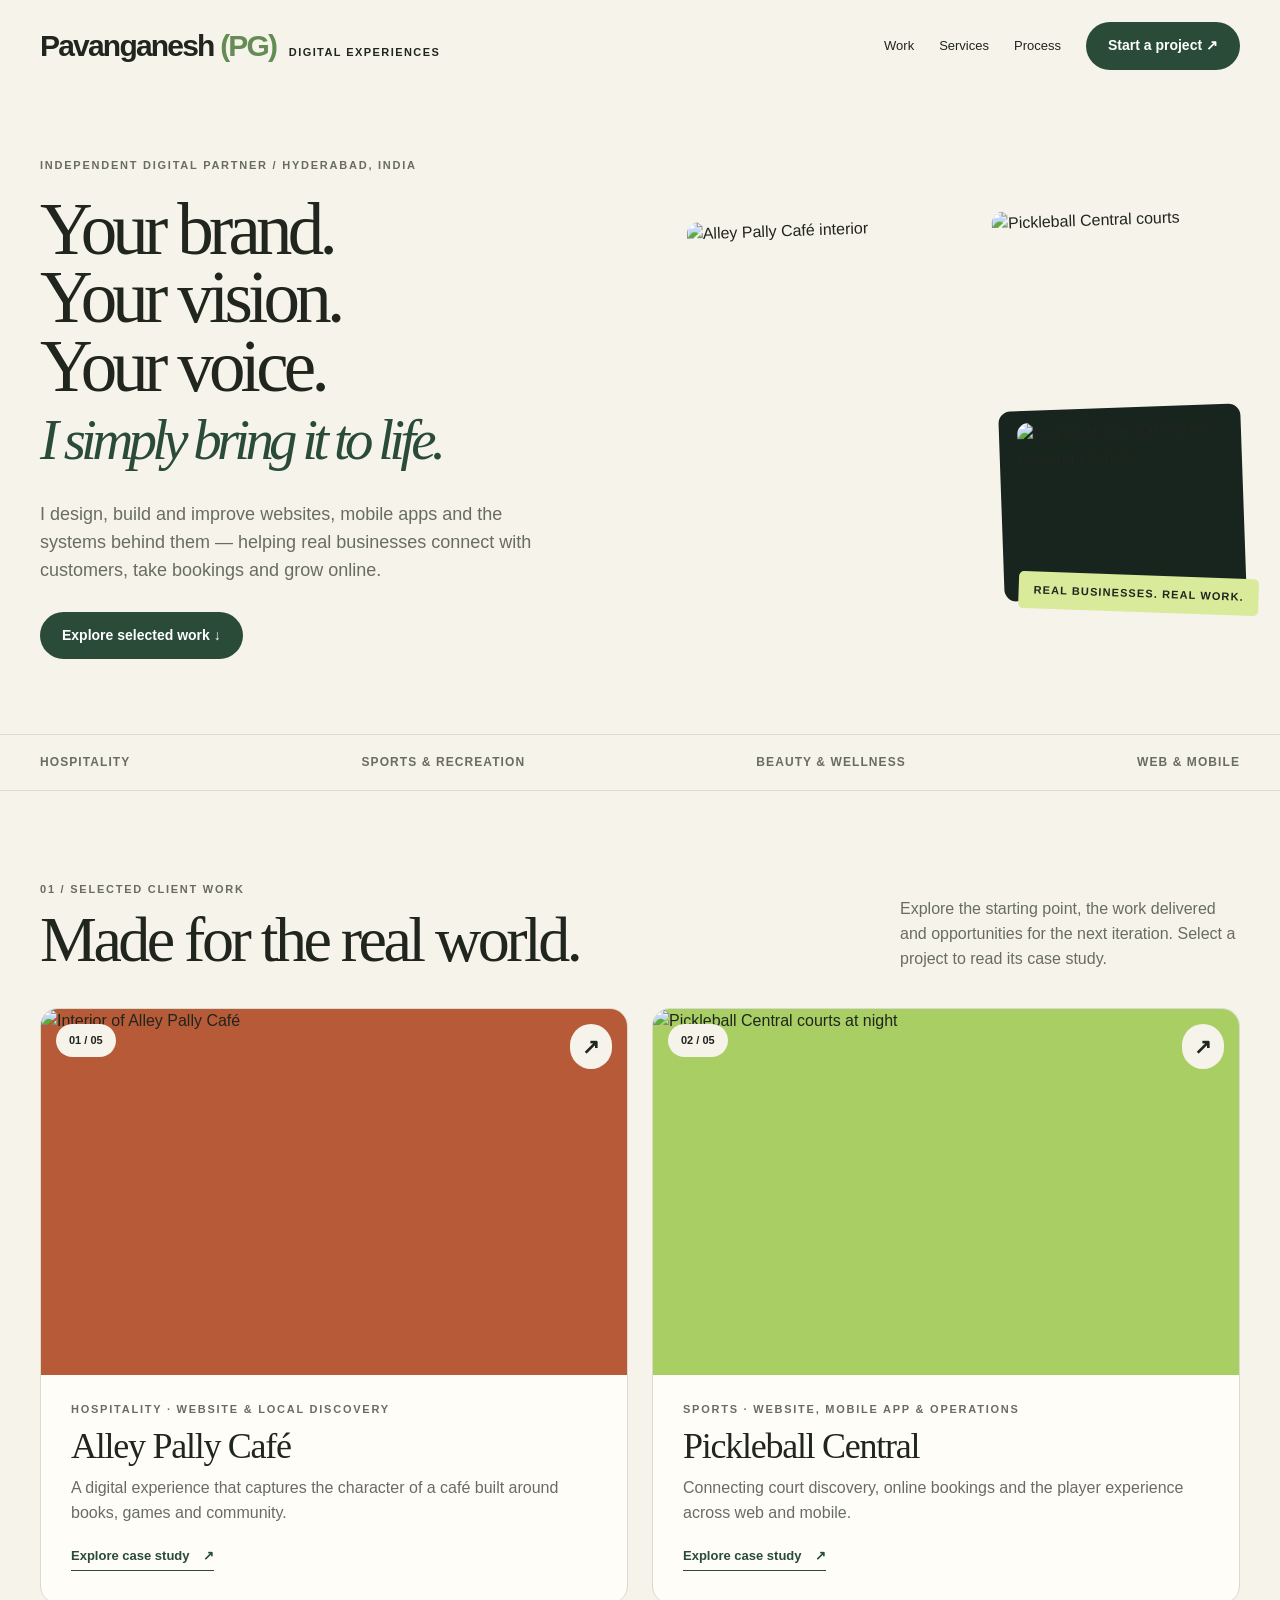
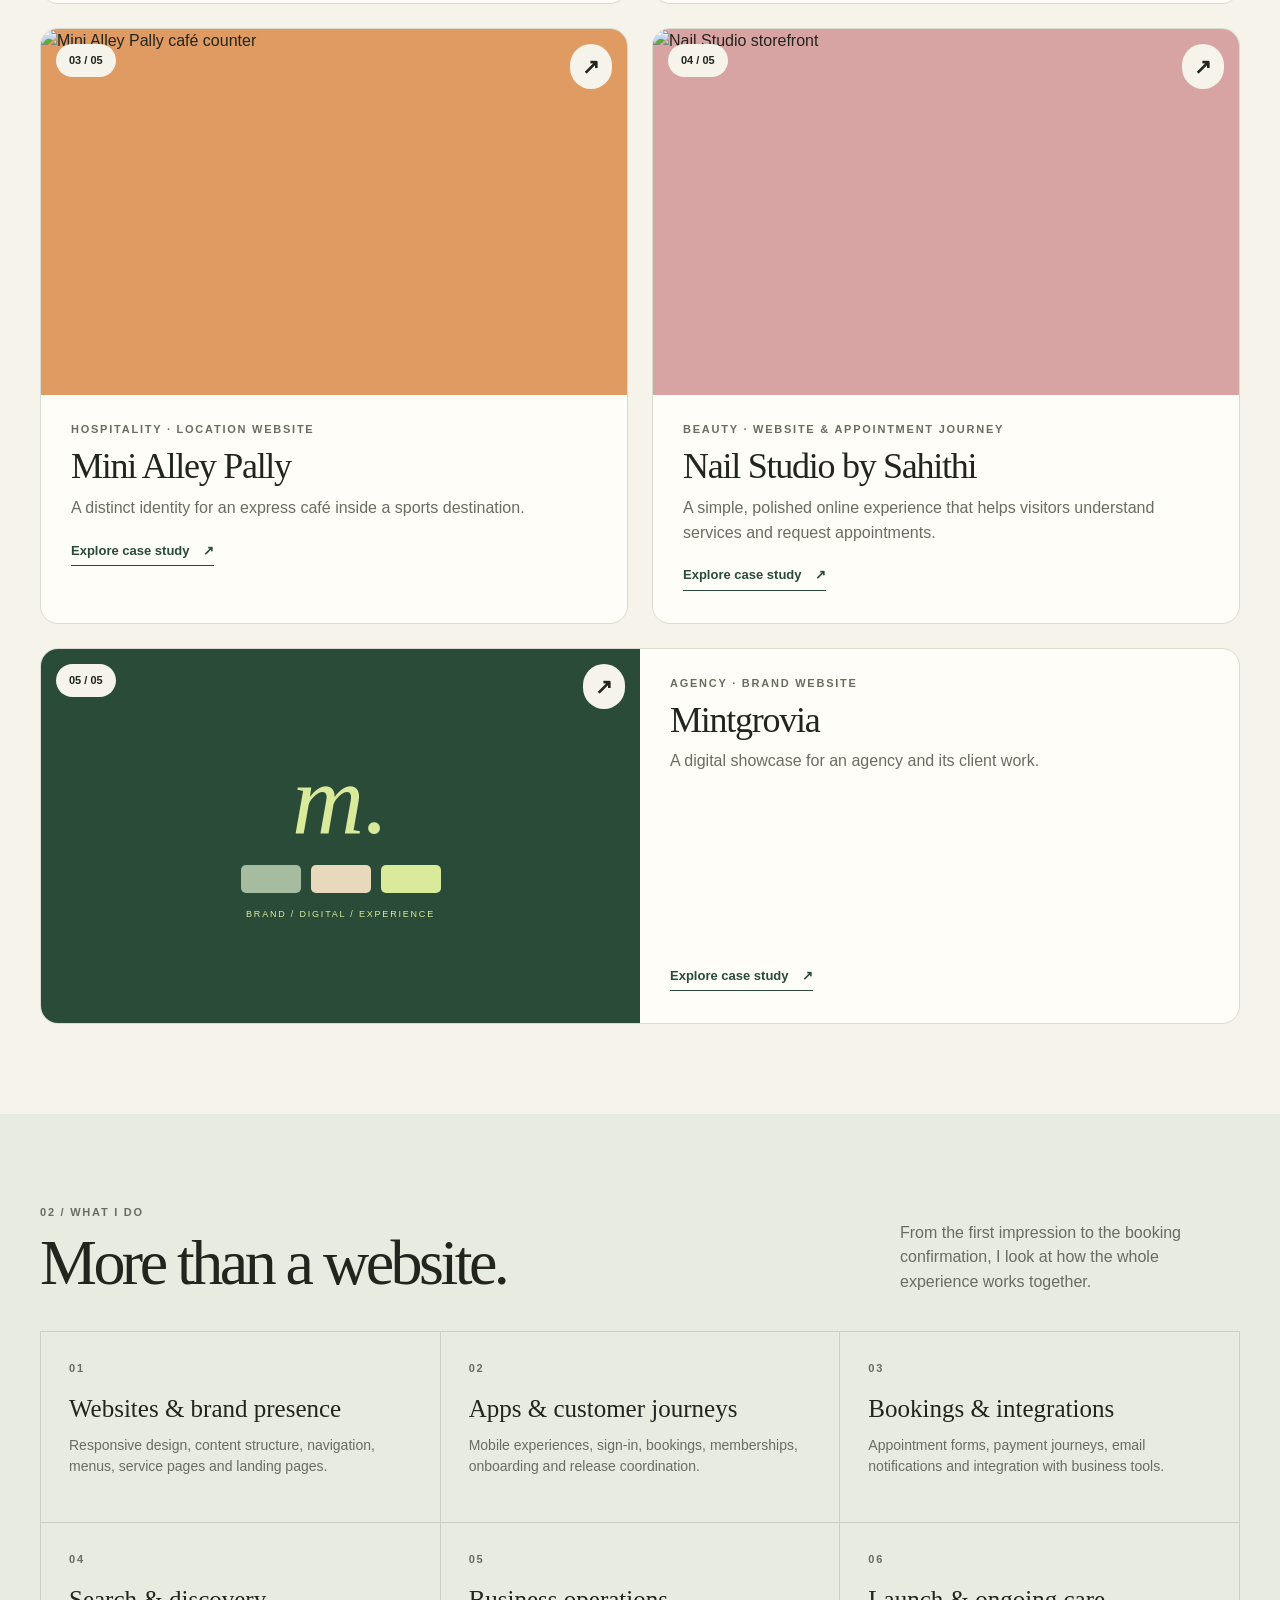
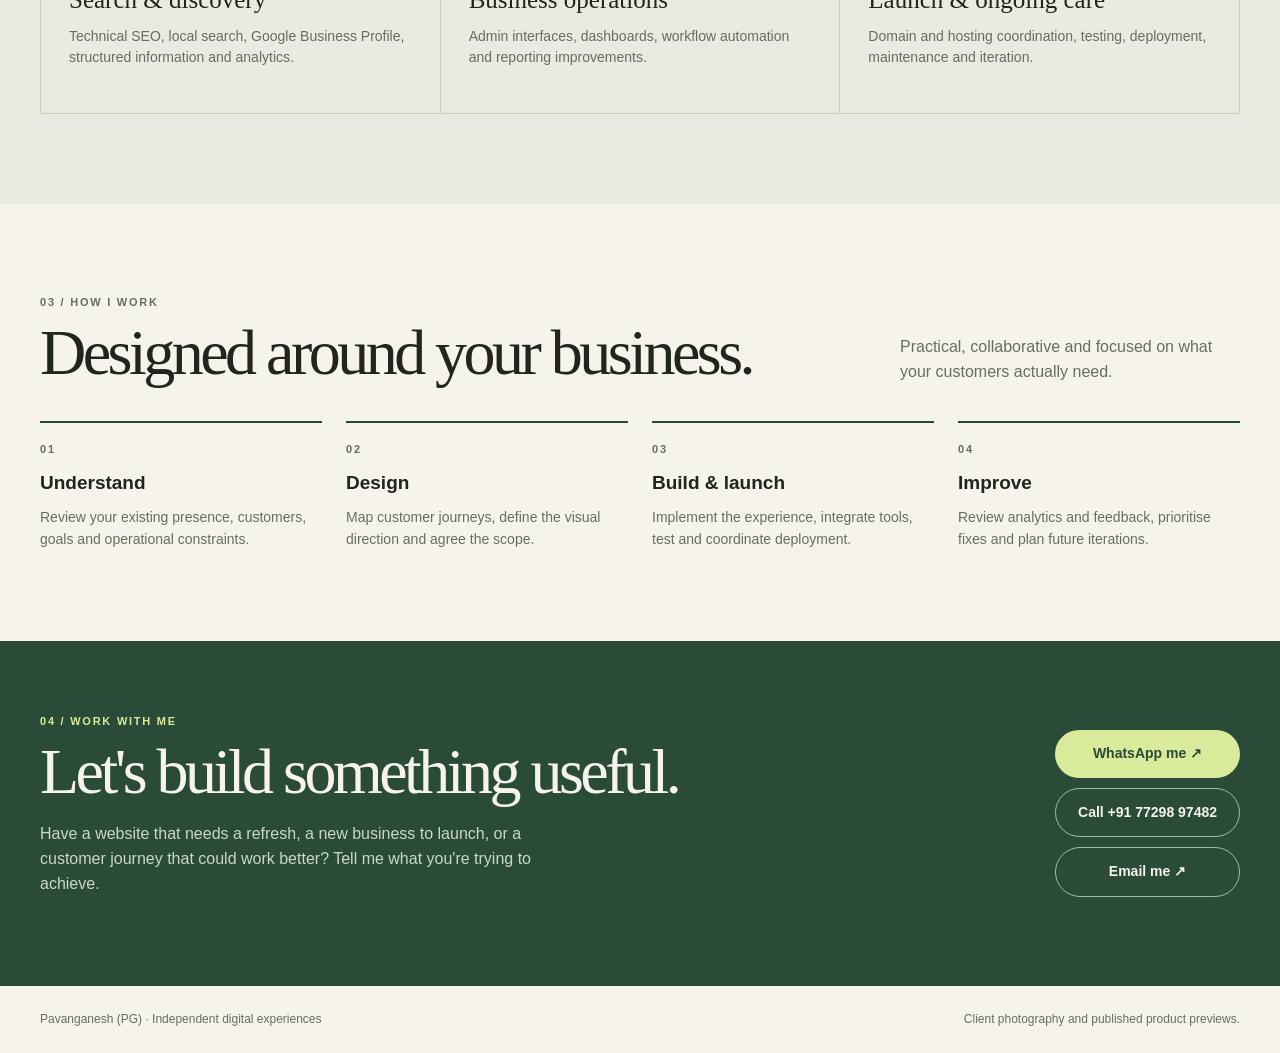
==== commit 849a6d35: "Update freelance hero tagline to client-first brand message" ====
--- a/freelance/index.html
+++ b/freelance/index.html
@@ -1,6 +1,7 @@
-<!doctype html><html lang="en"><head><meta charset="utf-8"><meta name="viewport" content="width=device-width,initial-scale=1"><meta name="description" content="Pavanganesh (PG) — freelance digital experiences for hospitality, sports and local businesses. Websites, apps, bookings and ongoing digital support."><title>Pavanganesh (PG) | Digital experiences for real businesses</title><style>
+<!doctype html><html lang="en"><head><meta charset="utf-8"><meta name="viewport" content="width=device-width,initial-scale=1"><meta name="description" content="Pavanganesh (PG) — freelance digital experiences for hospitality, sports and local businesses. Websites, apps, bookings and ongoing digital support."><title>Pavanganesh (PG) | Your brand. Your vision. Your voice.</title><style>
 :root{--paper:#f6f3eb;--ink:#20251e;--muted:#686d61;--line:#d8dbce;--green:#294b38;--accent:#d9ea9a}*{box-sizing:border-box}html{scroll-behavior:smooth}body{margin:0;background:var(--paper);color:var(--ink);font-family:Arial,Helvetica,sans-serif;line-height:1.55}a{color:inherit;text-decoration:none}button{font:inherit;color:inherit;cursor:pointer}img{display:block;width:100%}.wrap{width:min(1200px,calc(100% - 80px));margin:auto}.nav{display:flex;align-items:center;justify-content:space-between;padding:22px 0;gap:20px}.brand{font-weight:800;letter-spacing:-.06em;font-size:32px}.brand small{font-size:11px;letter-spacing:.13em;font-weight:600;margin-left:8px}.navlinks{display:flex;align-items:center;gap:25px;font-size:13px}.navlinks a:hover,.case-link:hover{text-decoration:underline}.primary{display:inline-flex;align-items:center;justify-content:center;border-radius:100px;background:var(--green);color:white;padding:13px 22px;font-weight:600;font-size:14px;border:0}.hero{padding:65px 0 75px}.hero-grid{display:grid;grid-template-columns:1.05fr .95fr;gap:48px;align-items:center}.kicker{font-size:11px;text-transform:uppercase;letter-spacing:.16em;font-weight:700;color:var(--muted)}h1,h2,h3,p{margin:0}h1{font-family:Georgia,serif;font-weight:400;font-size:clamp(56px,7vw,108px);letter-spacing:-.065em;line-height:.94;margin:22px 0 30px}h1 em{color:var(--green);font-weight:400}.intro{font-size:18px;max-width:520px;color:var(--muted);margin-bottom:27px}.hero-art{display:grid;grid-template-columns:1.1fr .9fr;grid-template-rows:190px 190px;gap:10px;transform:rotate(-2deg);position:relative}.hero-art img{height:100%;object-fit:cover;border-radius:12px}.hero-art .tall{grid-row:span 2}.hero-art .hero-app{background:#17251e;border-radius:12px;overflow:hidden;display:flex;justify-content:center;padding:12px 18px 0}.hero-app img{width:auto;max-width:100%;height:auto;object-fit:contain;object-position:top}.hero-note{position:absolute;bottom:-15px;right:-12px;background:var(--accent);padding:10px 15px;border-radius:5px;font-size:11px;letter-spacing:.1em;font-weight:700;transform:rotate(4deg)}.strip{border-block:1px solid var(--line);padding:18px 0}.strip .wrap{display:flex;justify-content:space-between;gap:20px;flex-wrap:wrap;font-size:12px;font-weight:600;letter-spacing:.09em;text-transform:uppercase;color:var(--muted)}.section{padding:90px 0}.section-heading{display:flex;justify-content:space-between;align-items:end;gap:35px;margin-bottom:36px}.section-heading h2,.contact h2{font:400 clamp(40px,5vw,72px)/1 Georgia,serif;letter-spacing:-.055em;margin-top:10px}.section-heading p{max-width:340px;color:var(--muted)}.projects{display:grid;grid-template-columns:repeat(2,minmax(0,1fr));gap:24px}.project{background:#fffdf7;border:1px solid var(--line);border-radius:18px;overflow:hidden}.project:last-child{grid-column:span 2;display:grid;grid-template-columns:1fr 1fr}.cover{width:100%;border:0;display:block;position:relative;background:var(--project);padding:0;aspect-ratio:16/10;overflow:hidden;text-align:left}.cover img{height:100%;object-fit:cover;transition:transform .6s}.cover:hover img{transform:scale(1.04)}.cover-index,.cover-arrow{position:absolute;background:var(--paper);border-radius:100px;padding:8px 13px;top:15px;left:15px;font-size:11px;font-weight:700}.cover-arrow{left:auto;right:15px;font-size:21px;line-height:1;padding:12px}.project-copy{padding:26px 30px 32px;display:flex;flex-direction:column;align-items:start}.project-copy h3{font:400 36px/1.05 Georgia,serif;letter-spacing:-.035em;margin:10px 0}.project-copy p{color:var(--muted);margin-bottom:20px}.case-link{background:none;border:0;border-bottom:1px solid currentColor;padding:0 0 4px;font-size:13px;font-weight:700;color:var(--green);margin-top:auto}.case-link span{margin-left:10px}.agency-art{height:100%;min-height:230px;background:#294b38;color:#d9ea9a;padding:10%;display:flex;flex-direction:column;justify-content:center;align-items:center}.agency-art span{font:italic 100px/1 Georgia,serif}.agency-art div{display:flex;gap:10px;margin:15px 0}.agency-art i{width:60px;height:28px;background:#a5bca0;border-radius:5px}.agency-art i:nth-child(2){background:#e9d9bc}.agency-art i:nth-child(3){background:#d9ea9a}.agency-art small{font-size:9px;letter-spacing:.2em}.services{background:#e8ebdf}.service-grid{display:grid;grid-template-columns:repeat(3,1fr);gap:1px;background:#c8d0c1;border:1px solid #c8d0c1}.service{background:#e8ebdf;padding:28px;min-height:190px}.service h3{font:400 25px/1.1 Georgia,serif;margin:18px 0 12px}.service p{color:var(--muted);font-size:14px}.process{display:grid;grid-template-columns:repeat(4,1fr);gap:24px}.step{border-top:2px solid var(--green);padding-top:18px}.step h3{font-size:19px;margin:10px 0}.step p{font-size:14px;color:var(--muted)}.contact{background:var(--green);color:var(--paper);padding:72px 0}.contact .kicker{color:#d9ea9a}.contact .wrap{display:flex;justify-content:space-between;align-items:center;gap:30px}.contact p{color:#cbd7c9;margin:18px 0;max-width:540px}.contact .primary{background:var(--accent);color:var(--green)}footer{padding:24px 0;font-size:12px;color:var(--muted)}footer .wrap{display:flex;justify-content:space-between;gap:15px}dialog{border:0;padding:0;background:var(--paper);color:var(--ink);width:min(900px,calc(100% - 30px));max-height:92dvh;border-radius:18px;overflow:auto}dialog::backdrop{background:#121b17bb;backdrop-filter:blur(5px)}.dialog-bar{position:sticky;top:0;background:var(--paper);z-index:2;display:flex;justify-content:space-between;align-items:center;padding:12px 24px;border-bottom:1px solid var(--line);font-size:12px;font-weight:700;letter-spacing:.1em}.close{width:42px;height:42px;border:1px solid var(--line);border-radius:50%;background:transparent;font-size:28px;line-height:1}.dialog-photo{height:280px;background:var(--project)}.dialog-photo img{height:100%;object-fit:cover}.dialog-body{padding:36px 42px 45px}.dialog-body h2{font:400 clamp(36px,6vw,60px)/1 Georgia,serif;letter-spacing:-.045em;margin:12px 0}.lead{font-size:19px;color:var(--muted)}.comparison{display:grid;grid-template-columns:1fr 1fr;gap:14px;margin:30px 0}.comparison section,.next{background:#e7e9df;padding:24px;border-radius:12px}.comparison section:first-child{background:#eee5d9}.dialog-body h3{font:400 28px/1.1 Georgia,serif;margin:10px 0 12px}.comparison p,.next p{font-size:15px}.deliverables{padding-left:20px;line-height:1.9;margin:14px 0 26px}.next{margin:24px 0}.app-showcase{background:#17251e;color:#f3f5e9;padding:24px;border-radius:15px;display:grid;grid-template-columns:1fr 1fr;gap:20px;align-items:center}.app-showcase .kicker,.app-showcase .case-link{color:#d9ea9a}.app-showcase p{font-size:14px;margin-bottom:15px}.phones{display:flex;gap:10px;align-items:start}.phones img{width:calc(50% - 5px);border-radius:12px}button:focus-visible,a:focus-visible{outline:3px solid #a8a43d;outline-offset:4px}@media(max-width:800px){.wrap{width:calc(100% - 36px)}.navlinks{gap:12px}.brand small{display:none}.navlinks>a:not(.primary){display:none}.hero{padding:35px 0 55px}.hero-grid{grid-template-columns:1fr;gap:30px}.hero-art{grid-template-rows:140px 140px;transform:none}.hero-note{right:0}.section{padding:60px 0}.section-heading{display:block}.section-heading p{margin-top:15px}.projects,.service-grid,.process{grid-template-columns:1fr 1fr}.project:last-child{grid-column:span 2}.project-copy{padding:20px}.project-copy h3{font-size:28px}.contact .wrap{display:block}.dialog-body{padding:24px}.dialog-photo{height:210px}}@media(max-width:520px){.projects,.service-grid,.process,.comparison,.app-showcase{grid-template-columns:1fr}.project:last-child{grid-column:auto;display:block}.section-heading h2{font-size:46px}.strip .wrap{font-size:10px}.hero-art{grid-template-rows:120px 120px}.dialog-body{padding:20px}.contact .wrap{display:block}.service{min-height:auto}.dialog-photo{height:190px}}@media(prefers-reduced-motion:reduce){html{scroll-behavior:auto}*{transition:none!important}}
 .contact-actions{display:flex;flex-direction:column;gap:10px;flex-shrink:0}.contact .contact-secondary{background:transparent;color:var(--paper);border:1px solid #a5bca0}@media(max-width:800px){.contact-actions{align-items:stretch;max-width:340px;margin-top:22px}}/* Compact mobile-first project browsing; full detail remains in case-study dialogs. */
 @media(max-width:800px){.projects{grid-template-columns:repeat(2,minmax(0,1fr));gap:12px}.project,.project:last-child{display:flex;flex-direction:column;grid-column:auto;min-width:0;border-radius:12px}.project .cover{aspect-ratio:4/3;max-height:170px;flex-shrink:0}.project .agency-art{min-height:0;padding:8px}.project .agency-art span{font-size:50px}.project .agency-art div{gap:5px;margin:6px 0}.project .agency-art i{width:24px;height:12px}.project .agency-art small{font-size:6px;letter-spacing:.05em}.project .cover-index{font-size:9px;padding:4px 7px;top:7px;left:7px}.project .cover-arrow{font-size:15px;padding:7px;top:7px;right:7px}.project-copy{padding:12px;flex:1}.project-copy .kicker{font-size:9px;letter-spacing:.06em;line-height:1.35}.project-copy h3{font-size:clamp(17px,4.6vw,25px);line-height:1.12;margin:8px 0}.project-copy p{display:none}.project-copy .case-link{font-size:11px;min-height:44px;display:flex;align-items:center;text-align:left;border:0;padding:5px 0;line-height:1.2}.project-copy .case-link span{margin-left:5px}.hero h1{font-size:clamp(44px,11vw,76px)}.hero-art{grid-template-rows:100px 100px}.hero{padding:25px 0 40px}.section{padding:45px 0}.section-heading{margin-bottom:22px}.section-heading h2{font-size:clamp(36px,10vw,56px)}}
 @media(max-width:360px){.projects{gap:8px}.project-copy{padding:9px}.project-copy h3{font-size:17px}.project-copy .case-link{font-size:10px}.wrap{width:calc(100% - 24px)}}
-.brand{font-size:clamp(19px,2.5vw,30px);line-height:1.15;white-space:nowrap}@media(max-width:520px){.nav{gap:8px}.nav .primary{padding:10px 12px;font-size:11px;white-space:nowrap}.brand{font-size:clamp(16px,4.5vw,22px);letter-spacing:-.045em}}</style></head><body><header class="wrap nav"><a class="brand" href="#">Pavanganesh <span style="color:#668c55">(PG)</span><small> DIGITAL EXPERIENCES</small></a><nav class="navlinks" aria-label="Main"><a href="#work">Work</a><a href="#services">Services</a><a href="#process">Process</a><a class="primary" href="#contact">Start a project ↗</a></nav></header><main><section class="hero wrap"><div class="hero-grid"><div><div class="kicker">Independent digital partner / Hyderabad, India</div><h1>Good businesses.<br><em>Better digital experiences.</em></h1><p class="intro">I design, build and improve websites, mobile apps and the systems behind them — helping real businesses connect with customers, take bookings and grow online.</p><a class="primary" href="#work">Explore selected work ↓</a></div><div class="hero-art"><img class="tall" src="https://alleypallycafe.com/_next/image?q=75&amp;url=%2Fimages%2Fgallery%2F1.jpg&amp;w=3840" alt="Alley Pally Café interior"><img src="https://pub-783933c6be664cf8a64a598c8291db1d.r2.dev/images/photos/facility-wide.jpg" alt="Pickleball Central courts"><div class="hero-app"><img src="https://pub-783933c6be664cf8a64a598c8291db1d.r2.dev/images/app/book.png" alt="Pickleball Central mobile booking interface"></div><span class="hero-note">REAL BUSINESSES. REAL WORK.</span></div></div></section><div class="strip"><div class="wrap"><span>Hospitality</span><span>Sports & recreation</span><span>Beauty & wellness</span><span>Web & mobile</span></div></div><section id="work" class="section wrap"><div class="section-heading"><div><div class="kicker">01 / Selected client work</div><h2>Made for the real world.</h2></div><p>Explore the starting point, the work delivered and opportunities for the next iteration. Select a project to read its case study.</p></div><div class="projects"><article class="project featured" style="--project:#b65a37" id="project-0"><button class="cover" data-open="0" aria-label="Explore Alley Pally Café case study"><img src="https://alleypallycafe.com/_next/image?q=75&amp;url=%2Fimages%2Fgallery%2F1.jpg&amp;w=3840" alt="Interior of Alley Pally Café" loading="lazy" decoding="async"><span class="cover-index">01 / 05</span><span class="cover-arrow">↗</span></button><div class="project-copy"><div class="kicker">Hospitality · Website &amp; local discovery</div><h3>Alley Pally Café</h3><p>A digital experience that captures the character of a café built around books, games and community.</p><button class="case-link" data-open="0">Explore case study <span>↗</span></button></div></article><article class="project " style="--project:#a9cf64" id="project-1"><button class="cover" data-open="1" aria-label="Explore Pickleball Central case study"><img src="https://pub-783933c6be664cf8a64a598c8291db1d.r2.dev/images/photos/facility-wide.jpg" alt="Pickleball Central courts at night" loading="lazy" decoding="async"><span class="cover-index">02 / 05</span><span class="cover-arrow">↗</span></button><div class="project-copy"><div class="kicker">Sports · Website, mobile app &amp; operations</div><h3>Pickleball Central</h3><p>Connecting court discovery, online bookings and the player experience across web and mobile.</p><button class="case-link" data-open="1">Explore case study <span>↗</span></button></div></article><article class="project " style="--project:#df9b61" id="project-2"><button class="cover" data-open="2" aria-label="Explore Mini Alley Pally case study"><img src="https://pub-783933c6be664cf8a64a598c8291db1d.r2.dev/images/photos/mini-alley-pally.jpg" alt="Mini Alley Pally café counter" loading="lazy" decoding="async"><span class="cover-index">03 / 05</span><span class="cover-arrow">↗</span></button><div class="project-copy"><div class="kicker">Hospitality · Location website</div><h3>Mini Alley Pally</h3><p>A distinct identity for an express café inside a sports destination.</p><button class="case-link" data-open="2">Explore case study <span>↗</span></button></div></article><article class="project " style="--project:#d8a4a3" id="project-3"><button class="cover" data-open="3" aria-label="Explore Nail Studio by Sahithi case study"><img src="https://pub-783933c6be664cf8a64a598c8291db1d.r2.dev/images/photos/nail-studio.jpg" alt="Nail Studio storefront" loading="lazy" decoding="async"><span class="cover-index">04 / 05</span><span class="cover-arrow">↗</span></button><div class="project-copy"><div class="kicker">Beauty · Website &amp; appointment journey</div><h3>Nail Studio by Sahithi</h3><p>A simple, polished online experience that helps visitors understand services and request appointments.</p><button class="case-link" data-open="3">Explore case study <span>↗</span></button></div></article><article class="project " style="--project:#91bba3" id="project-4"><button class="cover" data-open="4" aria-label="Explore Mintgrovia case study"><div class="agency-art" role="img" aria-label="Abstract brand website illustration"><span>m.</span><div><i></i><i></i><i></i></div><small>BRAND / DIGITAL / EXPERIENCE</small></div><span class="cover-index">05 / 05</span><span class="cover-arrow">↗</span></button><div class="project-copy"><div class="kicker">Agency · Brand website</div><h3>Mintgrovia</h3><p>A digital showcase for an agency and its client work.</p><button class="case-link" data-open="4">Explore case study <span>↗</span></button></div></article></div></section><section id="services" class="section services"><div class="wrap"><div class="section-heading"><div><div class="kicker">02 / What I do</div><h2>More than a website.</h2></div><p>From the first impression to the booking confirmation, I look at how the whole experience works together.</p></div><div class="service-grid"><article class="service"><div class="kicker">01</div><h3>Websites & brand presence</h3><p>Responsive design, content structure, navigation, menus, service pages and landing pages.</p></article><article class="service"><div class="kicker">02</div><h3>Apps & customer journeys</h3><p>Mobile experiences, sign-in, bookings, memberships, onboarding and release coordination.</p></article><article class="service"><div class="kicker">03</div><h3>Bookings & integrations</h3><p>Appointment forms, payment journeys, email notifications and integration with business tools.</p></article><article class="service"><div class="kicker">04</div><h3>Search & discovery</h3><p>Technical SEO, local search, Google Business Profile, structured information and analytics.</p></article><article class="service"><div class="kicker">05</div><h3>Business operations</h3><p>Admin interfaces, dashboards, workflow automation and reporting improvements.</p></article><article class="service"><div class="kicker">06</div><h3>Launch & ongoing care</h3><p>Domain and hosting coordination, testing, deployment, maintenance and iteration.</p></article></div></div></section><section id="process" class="section wrap"><div class="section-heading"><div><div class="kicker">03 / How I work</div><h2>Designed around your business.</h2></div><p>Practical, collaborative and focused on what your customers actually need.</p></div><div class="process"><article class="step"><div class="kicker">01</div><h3>Understand</h3><p>Review your existing presence, customers, goals and operational constraints.</p></article><article class="step"><div class="kicker">02</div><h3>Design</h3><p>Map customer journeys, define the visual direction and agree the scope.</p></article><article class="step"><div class="kicker">03</div><h3>Build & launch</h3><p>Implement the experience, integrate tools, test and coordinate deployment.</p></article><article class="step"><div class="kicker">04</div><h3>Improve</h3><p>Review analytics and feedback, prioritise fixes and plan future iterations.</p></article></div></section><section id="contact" class="contact"><div class="wrap"><div><div class="kicker">04 / Work with me</div><h2>Let's build something useful.</h2><p>Have a website that needs a refresh, a new business to launch, or a customer journey that could work better? Tell me what you're trying to achieve.</p></div><div class="contact-actions"><a class="primary" href="https://wa.me/917729897482?text=Hi%2C%20I%20came%20across%20your%20freelance%20portfolio%20and%20would%20like%20to%20discuss%20a%20project." target="_blank" rel="noopener">WhatsApp me ↗</a><a class="primary contact-secondary" href="tel:+917729897482">Call +91 77298 97482</a><a class="primary contact-secondary" href="mailto:kupavanganesh@gmail.com?subject=Freelance%20project%20enquiry">Email me ↗</a></div></div></section></main><footer><div class="wrap"><span>Pavanganesh (PG) · Independent digital experiences</span><span>Client photography and published product previews.</span></div></footer><dialog id="case-0" aria-labelledby="case-title-0"><div class="dialog-shell"><div class="dialog-bar"><span>CASE STUDY / 01</span><button class="close" aria-label="Close case study">×</button></div><div class="dialog-photo" style="--project:#b65a37"><img src="https://alleypallycafe.com/_next/image?q=75&amp;url=%2Fimages%2Fgallery%2F1.jpg&amp;w=3840" alt="Interior of Alley Pally Café" loading="lazy" decoding="async"></div><div class="dialog-body"><div class="kicker">Hospitality · Website &amp; local discovery</div><h2 id="case-title-0">Alley Pally Café</h2><p class="lead">A digital experience that captures the character of a café built around books, games and community.</p><div class="comparison"><section><div class="kicker">01 / Starting point</div><h3>Before</h3><p>An existing digital presence that needed a clearer way to communicate distinct spaces, menus, events and the café experience.</p></section><section><div class="kicker">02 / Delivered direction</div><h3>After</h3><p>A location-led website with dedicated experience pages, menu navigation, event discovery and a searchable library.</p></section></div><h3>What I take care of</h3><ul class="deliverables"><li>Responsive website design and development</li><li>Menu, gallery, event and library experiences</li><li>Technical SEO, sitemap and metadata</li><li>Google Business Profile and local advertising support</li></ul><section class="next"><div class="kicker">03 / Future opportunities</div><h3>What can improve next</h3><p>Measure menu engagement, directions clicks and event enquiries; improve pages using real visitor behaviour.</p></section><a class="primary" href="https://alleypallycafe.com/nallagandla" target="_blank" rel="noopener">Visit project website ↗</a></div></div></dialog><dialog id="case-1" aria-labelledby="case-title-1"><div class="dialog-shell"><div class="dialog-bar"><span>CASE STUDY / 02</span><button class="close" aria-label="Close case study">×</button></div><div class="dialog-photo" style="--project:#a9cf64"><img src="https://pub-783933c6be664cf8a64a598c8291db1d.r2.dev/images/photos/facility-wide.jpg" alt="Pickleball Central courts at night" loading="lazy" decoding="async"></div><div class="dialog-body"><div class="kicker">Sports · Website, mobile app &amp; operations</div><h2 id="case-title-1">Pickleball Central</h2><p class="lead">Connecting court discovery, online bookings and the player experience across web and mobile.</p><div class="comparison"><section><div class="kicker">01 / Starting point</div><h3>Before</h3><p>An existing booking platform and mobile product requiring improvements to discovery, booking UX and operational workflows.</p></section><section><div class="kicker">02 / Delivered direction</div><h3>After</h3><p>A live marketing website with web court booking, tournaments, coaching and memberships, alongside ongoing improvements to the existing mobile app and admin tools.</p></section></div><h3>What I take care of</h3><ul class="deliverables"><li>Website and booking journey development</li><li>iOS and Android app UX and release support</li><li>Payment integration and verification improvements</li><li>Analytics and administrative workflow improvements</li></ul><div class="app-showcase"><div><div class="kicker">MOBILE EXPERIENCE</div><h3>From discovery to booking.</h3><p>Published app screenshots show the existing product; the next design iteration is ongoing.</p><a class="case-link" href="https://pickleball-central.co.in/download" target="_blank" rel="noopener">Explore the app ↗</a></div><div class="phones"><img loading="lazy" src="https://pub-783933c6be664cf8a64a598c8291db1d.r2.dev/images/app/home.png" alt="Published app home screen"><img loading="lazy" src="https://pub-783933c6be664cf8a64a598c8291db1d.r2.dev/images/app/book.png" alt="Published app court booking screen"></div></div><section class="next"><div class="kicker">03 / Future opportunities</div><h3>What can improve next</h3><p>Continue mobile redesign and test booking, membership usage, payment reconciliation and customer retention.</p></section><a class="primary" href="https://pickleball-central.co.in" target="_blank" rel="noopener">Visit project website ↗</a></div></div></dialog><dialog id="case-2" aria-labelledby="case-title-2"><div class="dialog-shell"><div class="dialog-bar"><span>CASE STUDY / 03</span><button class="close" aria-label="Close case study">×</button></div><div class="dialog-photo" style="--project:#df9b61"><img src="https://pub-783933c6be664cf8a64a598c8291db1d.r2.dev/images/photos/mini-alley-pally.jpg" alt="Mini Alley Pally café counter" loading="lazy" decoding="async"></div><div class="dialog-body"><div class="kicker">Hospitality · Location website</div><h2 id="case-title-2">Mini Alley Pally</h2><p class="lead">A distinct identity for an express café inside a sports destination.</p><div class="comparison"><section><div class="kicker">01 / Starting point</div><h3>Before</h3><p>A second venue needed to be distinguished from the full-size café, with its own menu, hours and visitor expectations.</p></section><section><div class="kicker">02 / Delivered direction</div><h3>After</h3><p>A dedicated location page with a separate menu, visiting information and links to the neighbouring sports and beauty businesses.</p></section></div><h3>What I take care of</h3><ul class="deliverables"><li>Location-specific page and menu</li><li>Mobile-first visitor information</li><li>Cross-business discovery</li><li>Local search metadata and navigation</li></ul><section class="next"><div class="kicker">03 / Future opportunities</div><h3>What can improve next</h3><p>Track menu opens and directions clicks, and explore location-specific campaigns.</p></section><a class="primary" href="https://alleypallycafe.com/mini" target="_blank" rel="noopener">Visit project website ↗</a></div></div></dialog><dialog id="case-3" aria-labelledby="case-title-3"><div class="dialog-shell"><div class="dialog-bar"><span>CASE STUDY / 04</span><button class="close" aria-label="Close case study">×</button></div><div class="dialog-photo" style="--project:#d8a4a3"><img src="https://pub-783933c6be664cf8a64a598c8291db1d.r2.dev/images/photos/nail-studio.jpg" alt="Nail Studio storefront" loading="lazy" decoding="async"></div><div class="dialog-body"><div class="kicker">Beauty · Website &amp; appointment journey</div><h2 id="case-title-3">Nail Studio by Sahithi</h2><p class="lead">A simple, polished online experience that helps visitors understand services and request appointments.</p><div class="comparison"><section><div class="kicker">01 / Starting point</div><h3>Before</h3><p>The project needed a customer-facing service catalogue and a straightforward route from browsing to requesting an appointment.</p></section><section><div class="kicker">02 / Delivered direction</div><h3>After</h3><p>A mobile-first website with service details, prices, direct contact and an embedded booking form.</p></section></div><h3>What I take care of</h3><ul class="deliverables"><li>Website design and responsive development</li><li>Service catalogue and pricing presentation</li><li>Booking form integration</li><li>Call and WhatsApp contact paths</li></ul><section class="next"><div class="kicker">03 / Future opportunities</div><h3>What can improve next</h3><p>Improve appointment conversion measurement, confirmations and scheduling automation.</p></section><a class="primary" href="https://nailsbysahithi.com/" target="_blank" rel="noopener">Visit project website ↗</a></div></div></dialog><dialog id="case-4" aria-labelledby="case-title-4"><div class="dialog-shell"><div class="dialog-bar"><span>CASE STUDY / 05</span><button class="close" aria-label="Close case study">×</button></div><div class="dialog-photo" style="--project:#91bba3"><div class="agency-art" role="img" aria-label="Abstract brand website illustration"><span>m.</span><div><i></i><i></i><i></i></div><small>BRAND / DIGITAL / EXPERIENCE</small></div></div><div class="dialog-body"><div class="kicker">Agency · Brand website</div><h2 id="case-title-4">Mintgrovia</h2><p class="lead">A digital showcase for an agency and its client work.</p><div class="comparison"><section><div class="kicker">01 / Starting point</div><h3>Before</h3><p>A brief for a cohesive agency website that could showcase a varied portfolio.</p></section><section><div class="kicker">02 / Delivered direction</div><h3>After</h3><p>Website design and development with a brand-led visual direction and a focus on presenting client work.</p></section></div><h3>What I take care of</h3><ul class="deliverables"><li>Visual direction and website design</li><li>Responsive layouts and project presentation</li><li>Domain and digital presence coordination</li></ul><section class="next"><div class="kicker">03 / Future opportunities</div><h3>What can improve next</h3><p>Develop richer case studies and improve the inquiry journey as the agency's content evolves.</p></section><a class="primary" href="https://mintgrovia.in" target="_blank" rel="noopener">Visit project website ↗</a></div></div></dialog><script>document.querySelectorAll('[data-open]').forEach(b=>b.addEventListener('click',()=>{const d=document.getElementById('case-'+b.dataset.open);d.showModal();document.body.style.overflow='hidden';d.scrollTop=0;}));document.querySelectorAll('dialog').forEach(d=>{d.querySelector('.close').addEventListener('click',()=>d.close());d.addEventListener('click',e=>{if(e.target===d)d.close()});d.addEventListener('close',()=>{document.body.style.overflow='';});});</script></body></html>+.brand{font-size:clamp(19px,2.5vw,30px);line-height:1.15;white-space:nowrap}@media(max-width:520px){.nav{gap:8px}.nav .primary{padding:10px 12px;font-size:11px;white-space:nowrap}.brand{font-size:clamp(16px,4.5vw,22px);letter-spacing:-.045em}}.hero h1{font-size:clamp(48px,5.7vw,88px)}.hero h1 em{display:inline-block;margin-top:.12em;font-size:.78em;line-height:1.08}@media(max-width:800px){.hero h1{font-size:clamp(42px,10.5vw,72px)}}
+</style></head><body><header class="wrap nav"><a class="brand" href="#">Pavanganesh <span style="color:#668c55">(PG)</span><small> DIGITAL EXPERIENCES</small></a><nav class="navlinks" aria-label="Main"><a href="#work">Work</a><a href="#services">Services</a><a href="#process">Process</a><a class="primary" href="#contact">Start a project ↗</a></nav></header><main><section class="hero wrap"><div class="hero-grid"><div><div class="kicker">Independent digital partner / Hyderabad, India</div><h1>Your brand.<br>Your vision.<br>Your voice.<br><em>I simply bring it to life.</em></h1><p class="intro">I design, build and improve websites, mobile apps and the systems behind them — helping real businesses connect with customers, take bookings and grow online.</p><a class="primary" href="#work">Explore selected work ↓</a></div><div class="hero-art"><img class="tall" src="https://alleypallycafe.com/_next/image?q=75&amp;url=%2Fimages%2Fgallery%2F1.jpg&amp;w=3840" alt="Alley Pally Café interior"><img src="https://pub-783933c6be664cf8a64a598c8291db1d.r2.dev/images/photos/facility-wide.jpg" alt="Pickleball Central courts"><div class="hero-app"><img src="https://pub-783933c6be664cf8a64a598c8291db1d.r2.dev/images/app/book.png" alt="Pickleball Central mobile booking interface"></div><span class="hero-note">REAL BUSINESSES. REAL WORK.</span></div></div></section><div class="strip"><div class="wrap"><span>Hospitality</span><span>Sports & recreation</span><span>Beauty & wellness</span><span>Web & mobile</span></div></div><section id="work" class="section wrap"><div class="section-heading"><div><div class="kicker">01 / Selected client work</div><h2>Made for the real world.</h2></div><p>Explore the starting point, the work delivered and opportunities for the next iteration. Select a project to read its case study.</p></div><div class="projects"><article class="project featured" style="--project:#b65a37" id="project-0"><button class="cover" data-open="0" aria-label="Explore Alley Pally Café case study"><img src="https://alleypallycafe.com/_next/image?q=75&amp;url=%2Fimages%2Fgallery%2F1.jpg&amp;w=3840" alt="Interior of Alley Pally Café" loading="lazy" decoding="async"><span class="cover-index">01 / 05</span><span class="cover-arrow">↗</span></button><div class="project-copy"><div class="kicker">Hospitality · Website &amp; local discovery</div><h3>Alley Pally Café</h3><p>A digital experience that captures the character of a café built around books, games and community.</p><button class="case-link" data-open="0">Explore case study <span>↗</span></button></div></article><article class="project " style="--project:#a9cf64" id="project-1"><button class="cover" data-open="1" aria-label="Explore Pickleball Central case study"><img src="https://pub-783933c6be664cf8a64a598c8291db1d.r2.dev/images/photos/facility-wide.jpg" alt="Pickleball Central courts at night" loading="lazy" decoding="async"><span class="cover-index">02 / 05</span><span class="cover-arrow">↗</span></button><div class="project-copy"><div class="kicker">Sports · Website, mobile app &amp; operations</div><h3>Pickleball Central</h3><p>Connecting court discovery, online bookings and the player experience across web and mobile.</p><button class="case-link" data-open="1">Explore case study <span>↗</span></button></div></article><article class="project " style="--project:#df9b61" id="project-2"><button class="cover" data-open="2" aria-label="Explore Mini Alley Pally case study"><img src="https://pub-783933c6be664cf8a64a598c8291db1d.r2.dev/images/photos/mini-alley-pally.jpg" alt="Mini Alley Pally café counter" loading="lazy" decoding="async"><span class="cover-index">03 / 05</span><span class="cover-arrow">↗</span></button><div class="project-copy"><div class="kicker">Hospitality · Location website</div><h3>Mini Alley Pally</h3><p>A distinct identity for an express café inside a sports destination.</p><button class="case-link" data-open="2">Explore case study <span>↗</span></button></div></article><article class="project " style="--project:#d8a4a3" id="project-3"><button class="cover" data-open="3" aria-label="Explore Nail Studio by Sahithi case study"><img src="https://pub-783933c6be664cf8a64a598c8291db1d.r2.dev/images/photos/nail-studio.jpg" alt="Nail Studio storefront" loading="lazy" decoding="async"><span class="cover-index">04 / 05</span><span class="cover-arrow">↗</span></button><div class="project-copy"><div class="kicker">Beauty · Website &amp; appointment journey</div><h3>Nail Studio by Sahithi</h3><p>A simple, polished online experience that helps visitors understand services and request appointments.</p><button class="case-link" data-open="3">Explore case study <span>↗</span></button></div></article><article class="project " style="--project:#91bba3" id="project-4"><button class="cover" data-open="4" aria-label="Explore Mintgrovia case study"><div class="agency-art" role="img" aria-label="Abstract brand website illustration"><span>m.</span><div><i></i><i></i><i></i></div><small>BRAND / DIGITAL / EXPERIENCE</small></div><span class="cover-index">05 / 05</span><span class="cover-arrow">↗</span></button><div class="project-copy"><div class="kicker">Agency · Brand website</div><h3>Mintgrovia</h3><p>A digital showcase for an agency and its client work.</p><button class="case-link" data-open="4">Explore case study <span>↗</span></button></div></article></div></section><section id="services" class="section services"><div class="wrap"><div class="section-heading"><div><div class="kicker">02 / What I do</div><h2>More than a website.</h2></div><p>From the first impression to the booking confirmation, I look at how the whole experience works together.</p></div><div class="service-grid"><article class="service"><div class="kicker">01</div><h3>Websites & brand presence</h3><p>Responsive design, content structure, navigation, menus, service pages and landing pages.</p></article><article class="service"><div class="kicker">02</div><h3>Apps & customer journeys</h3><p>Mobile experiences, sign-in, bookings, memberships, onboarding and release coordination.</p></article><article class="service"><div class="kicker">03</div><h3>Bookings & integrations</h3><p>Appointment forms, payment journeys, email notifications and integration with business tools.</p></article><article class="service"><div class="kicker">04</div><h3>Search & discovery</h3><p>Technical SEO, local search, Google Business Profile, structured information and analytics.</p></article><article class="service"><div class="kicker">05</div><h3>Business operations</h3><p>Admin interfaces, dashboards, workflow automation and reporting improvements.</p></article><article class="service"><div class="kicker">06</div><h3>Launch & ongoing care</h3><p>Domain and hosting coordination, testing, deployment, maintenance and iteration.</p></article></div></div></section><section id="process" class="section wrap"><div class="section-heading"><div><div class="kicker">03 / How I work</div><h2>Designed around your business.</h2></div><p>Practical, collaborative and focused on what your customers actually need.</p></div><div class="process"><article class="step"><div class="kicker">01</div><h3>Understand</h3><p>Review your existing presence, customers, goals and operational constraints.</p></article><article class="step"><div class="kicker">02</div><h3>Design</h3><p>Map customer journeys, define the visual direction and agree the scope.</p></article><article class="step"><div class="kicker">03</div><h3>Build & launch</h3><p>Implement the experience, integrate tools, test and coordinate deployment.</p></article><article class="step"><div class="kicker">04</div><h3>Improve</h3><p>Review analytics and feedback, prioritise fixes and plan future iterations.</p></article></div></section><section id="contact" class="contact"><div class="wrap"><div><div class="kicker">04 / Work with me</div><h2>Let's build something useful.</h2><p>Have a website that needs a refresh, a new business to launch, or a customer journey that could work better? Tell me what you're trying to achieve.</p></div><div class="contact-actions"><a class="primary" href="https://wa.me/917729897482?text=Hi%2C%20I%20came%20across%20your%20freelance%20portfolio%20and%20would%20like%20to%20discuss%20a%20project." target="_blank" rel="noopener">WhatsApp me ↗</a><a class="primary contact-secondary" href="tel:+917729897482">Call +91 77298 97482</a><a class="primary contact-secondary" href="mailto:kupavanganesh@gmail.com?subject=Freelance%20project%20enquiry">Email me ↗</a></div></div></section></main><footer><div class="wrap"><span>Pavanganesh (PG) · Independent digital experiences</span><span>Client photography and published product previews.</span></div></footer><dialog id="case-0" aria-labelledby="case-title-0"><div class="dialog-shell"><div class="dialog-bar"><span>CASE STUDY / 01</span><button class="close" aria-label="Close case study">×</button></div><div class="dialog-photo" style="--project:#b65a37"><img src="https://alleypallycafe.com/_next/image?q=75&amp;url=%2Fimages%2Fgallery%2F1.jpg&amp;w=3840" alt="Interior of Alley Pally Café" loading="lazy" decoding="async"></div><div class="dialog-body"><div class="kicker">Hospitality · Website &amp; local discovery</div><h2 id="case-title-0">Alley Pally Café</h2><p class="lead">A digital experience that captures the character of a café built around books, games and community.</p><div class="comparison"><section><div class="kicker">01 / Starting point</div><h3>Before</h3><p>An existing digital presence that needed a clearer way to communicate distinct spaces, menus, events and the café experience.</p></section><section><div class="kicker">02 / Delivered direction</div><h3>After</h3><p>A location-led website with dedicated experience pages, menu navigation, event discovery and a searchable library.</p></section></div><h3>What I take care of</h3><ul class="deliverables"><li>Responsive website design and development</li><li>Menu, gallery, event and library experiences</li><li>Technical SEO, sitemap and metadata</li><li>Google Business Profile and local advertising support</li></ul><section class="next"><div class="kicker">03 / Future opportunities</div><h3>What can improve next</h3><p>Measure menu engagement, directions clicks and event enquiries; improve pages using real visitor behaviour.</p></section><a class="primary" href="https://alleypallycafe.com/nallagandla" target="_blank" rel="noopener">Visit project website ↗</a></div></div></dialog><dialog id="case-1" aria-labelledby="case-title-1"><div class="dialog-shell"><div class="dialog-bar"><span>CASE STUDY / 02</span><button class="close" aria-label="Close case study">×</button></div><div class="dialog-photo" style="--project:#a9cf64"><img src="https://pub-783933c6be664cf8a64a598c8291db1d.r2.dev/images/photos/facility-wide.jpg" alt="Pickleball Central courts at night" loading="lazy" decoding="async"></div><div class="dialog-body"><div class="kicker">Sports · Website, mobile app &amp; operations</div><h2 id="case-title-1">Pickleball Central</h2><p class="lead">Connecting court discovery, online bookings and the player experience across web and mobile.</p><div class="comparison"><section><div class="kicker">01 / Starting point</div><h3>Before</h3><p>An existing booking platform and mobile product requiring improvements to discovery, booking UX and operational workflows.</p></section><section><div class="kicker">02 / Delivered direction</div><h3>After</h3><p>A live marketing website with web court booking, tournaments, coaching and memberships, alongside ongoing improvements to the existing mobile app and admin tools.</p></section></div><h3>What I take care of</h3><ul class="deliverables"><li>Website and booking journey development</li><li>iOS and Android app UX and release support</li><li>Payment integration and verification improvements</li><li>Analytics and administrative workflow improvements</li></ul><div class="app-showcase"><div><div class="kicker">MOBILE EXPERIENCE</div><h3>From discovery to booking.</h3><p>Published app screenshots show the existing product; the next design iteration is ongoing.</p><a class="case-link" href="https://pickleball-central.co.in/download" target="_blank" rel="noopener">Explore the app ↗</a></div><div class="phones"><img loading="lazy" src="https://pub-783933c6be664cf8a64a598c8291db1d.r2.dev/images/app/home.png" alt="Published app home screen"><img loading="lazy" src="https://pub-783933c6be664cf8a64a598c8291db1d.r2.dev/images/app/book.png" alt="Published app court booking screen"></div></div><section class="next"><div class="kicker">03 / Future opportunities</div><h3>What can improve next</h3><p>Continue mobile redesign and test booking, membership usage, payment reconciliation and customer retention.</p></section><a class="primary" href="https://pickleball-central.co.in" target="_blank" rel="noopener">Visit project website ↗</a></div></div></dialog><dialog id="case-2" aria-labelledby="case-title-2"><div class="dialog-shell"><div class="dialog-bar"><span>CASE STUDY / 03</span><button class="close" aria-label="Close case study">×</button></div><div class="dialog-photo" style="--project:#df9b61"><img src="https://pub-783933c6be664cf8a64a598c8291db1d.r2.dev/images/photos/mini-alley-pally.jpg" alt="Mini Alley Pally café counter" loading="lazy" decoding="async"></div><div class="dialog-body"><div class="kicker">Hospitality · Location website</div><h2 id="case-title-2">Mini Alley Pally</h2><p class="lead">A distinct identity for an express café inside a sports destination.</p><div class="comparison"><section><div class="kicker">01 / Starting point</div><h3>Before</h3><p>A second venue needed to be distinguished from the full-size café, with its own menu, hours and visitor expectations.</p></section><section><div class="kicker">02 / Delivered direction</div><h3>After</h3><p>A dedicated location page with a separate menu, visiting information and links to the neighbouring sports and beauty businesses.</p></section></div><h3>What I take care of</h3><ul class="deliverables"><li>Location-specific page and menu</li><li>Mobile-first visitor information</li><li>Cross-business discovery</li><li>Local search metadata and navigation</li></ul><section class="next"><div class="kicker">03 / Future opportunities</div><h3>What can improve next</h3><p>Track menu opens and directions clicks, and explore location-specific campaigns.</p></section><a class="primary" href="https://alleypallycafe.com/mini" target="_blank" rel="noopener">Visit project website ↗</a></div></div></dialog><dialog id="case-3" aria-labelledby="case-title-3"><div class="dialog-shell"><div class="dialog-bar"><span>CASE STUDY / 04</span><button class="close" aria-label="Close case study">×</button></div><div class="dialog-photo" style="--project:#d8a4a3"><img src="https://pub-783933c6be664cf8a64a598c8291db1d.r2.dev/images/photos/nail-studio.jpg" alt="Nail Studio storefront" loading="lazy" decoding="async"></div><div class="dialog-body"><div class="kicker">Beauty · Website &amp; appointment journey</div><h2 id="case-title-3">Nail Studio by Sahithi</h2><p class="lead">A simple, polished online experience that helps visitors understand services and request appointments.</p><div class="comparison"><section><div class="kicker">01 / Starting point</div><h3>Before</h3><p>The project needed a customer-facing service catalogue and a straightforward route from browsing to requesting an appointment.</p></section><section><div class="kicker">02 / Delivered direction</div><h3>After</h3><p>A mobile-first website with service details, prices, direct contact and an embedded booking form.</p></section></div><h3>What I take care of</h3><ul class="deliverables"><li>Website design and responsive development</li><li>Service catalogue and pricing presentation</li><li>Booking form integration</li><li>Call and WhatsApp contact paths</li></ul><section class="next"><div class="kicker">03 / Future opportunities</div><h3>What can improve next</h3><p>Improve appointment conversion measurement, confirmations and scheduling automation.</p></section><a class="primary" href="https://nailsbysahithi.com/" target="_blank" rel="noopener">Visit project website ↗</a></div></div></dialog><dialog id="case-4" aria-labelledby="case-title-4"><div class="dialog-shell"><div class="dialog-bar"><span>CASE STUDY / 05</span><button class="close" aria-label="Close case study">×</button></div><div class="dialog-photo" style="--project:#91bba3"><div class="agency-art" role="img" aria-label="Abstract brand website illustration"><span>m.</span><div><i></i><i></i><i></i></div><small>BRAND / DIGITAL / EXPERIENCE</small></div></div><div class="dialog-body"><div class="kicker">Agency · Brand website</div><h2 id="case-title-4">Mintgrovia</h2><p class="lead">A digital showcase for an agency and its client work.</p><div class="comparison"><section><div class="kicker">01 / Starting point</div><h3>Before</h3><p>A brief for a cohesive agency website that could showcase a varied portfolio.</p></section><section><div class="kicker">02 / Delivered direction</div><h3>After</h3><p>Website design and development with a brand-led visual direction and a focus on presenting client work.</p></section></div><h3>What I take care of</h3><ul class="deliverables"><li>Visual direction and website design</li><li>Responsive layouts and project presentation</li><li>Domain and digital presence coordination</li></ul><section class="next"><div class="kicker">03 / Future opportunities</div><h3>What can improve next</h3><p>Develop richer case studies and improve the inquiry journey as the agency's content evolves.</p></section><a class="primary" href="https://mintgrovia.in" target="_blank" rel="noopener">Visit project website ↗</a></div></div></dialog><script>document.querySelectorAll('[data-open]').forEach(b=>b.addEventListener('click',()=>{const d=document.getElementById('case-'+b.dataset.open);d.showModal();document.body.style.overflow='hidden';d.scrollTop=0;}));document.querySelectorAll('dialog').forEach(d=>{d.querySelector('.close').addEventListener('click',()=>d.close());d.addEventListener('click',e=>{if(e.target===d)d.close()});d.addEventListener('close',()=>{document.body.style.overflow='';});});</script></body></html>
